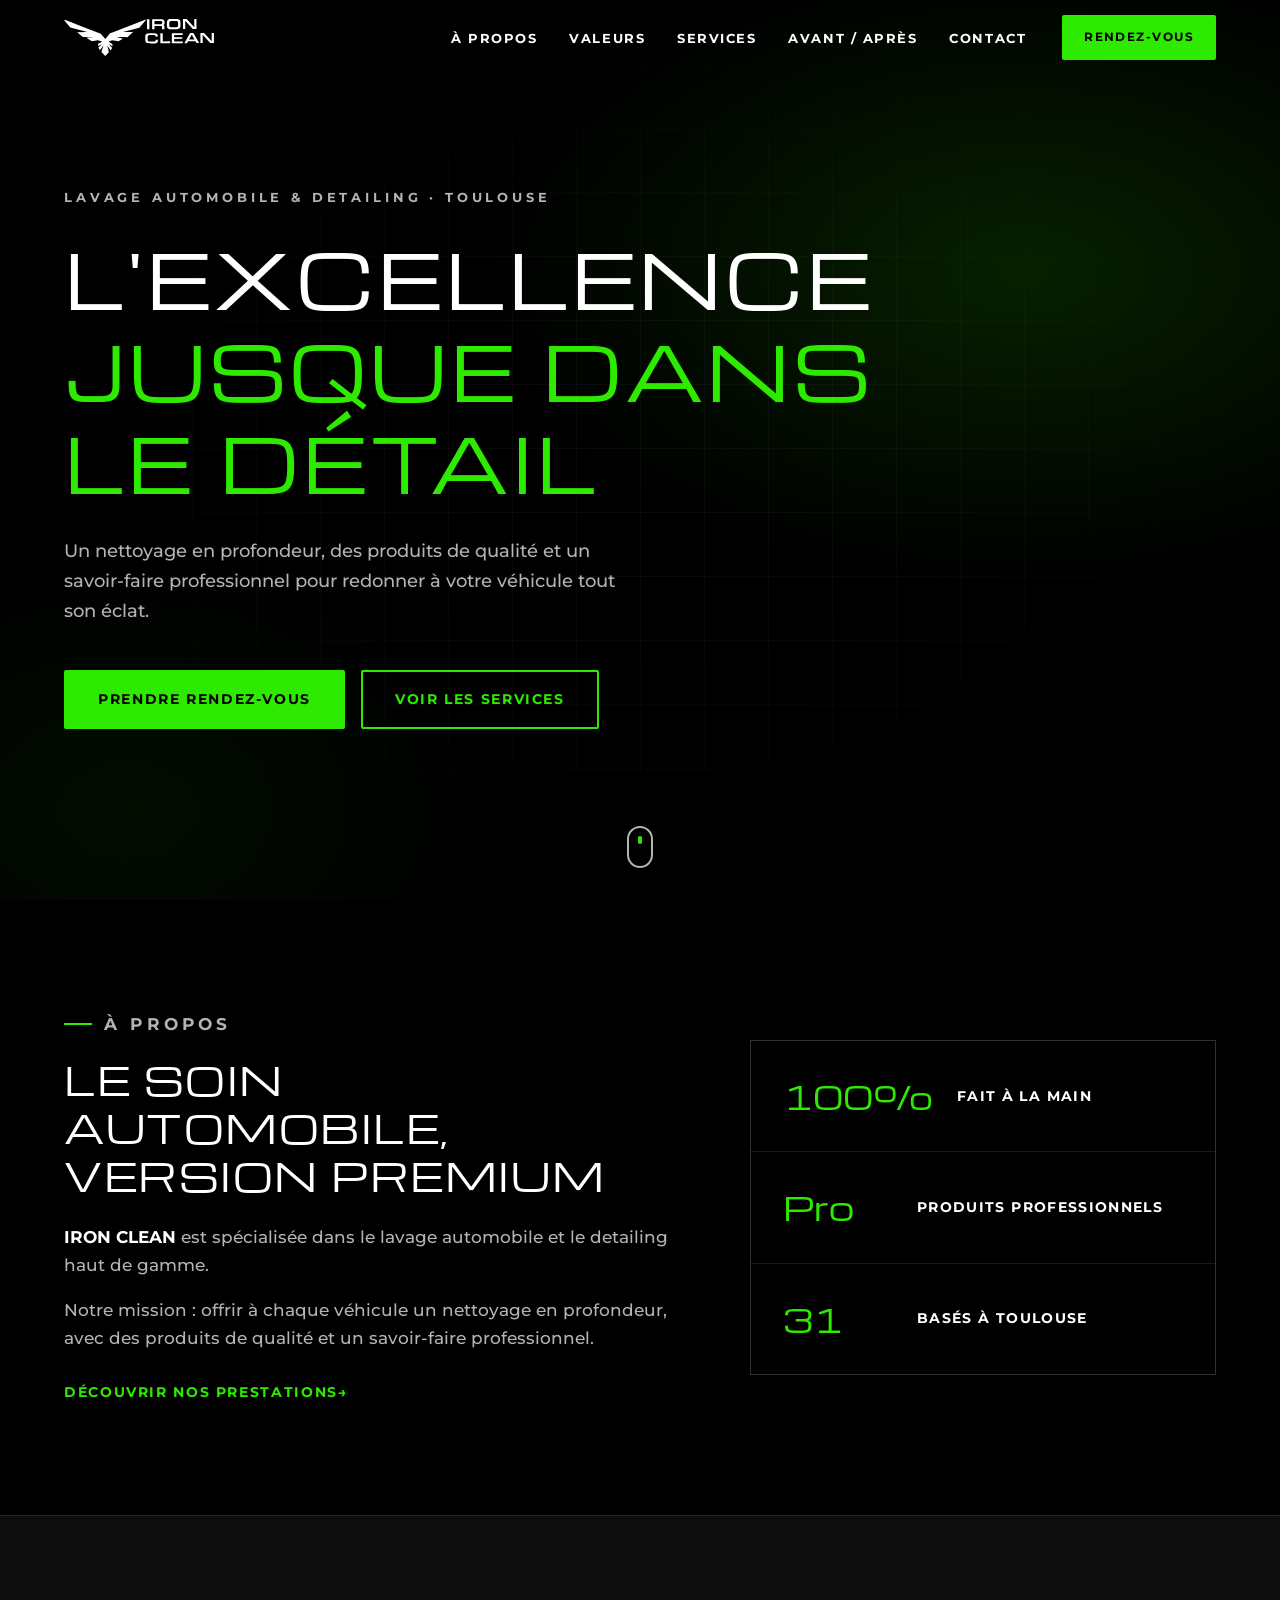
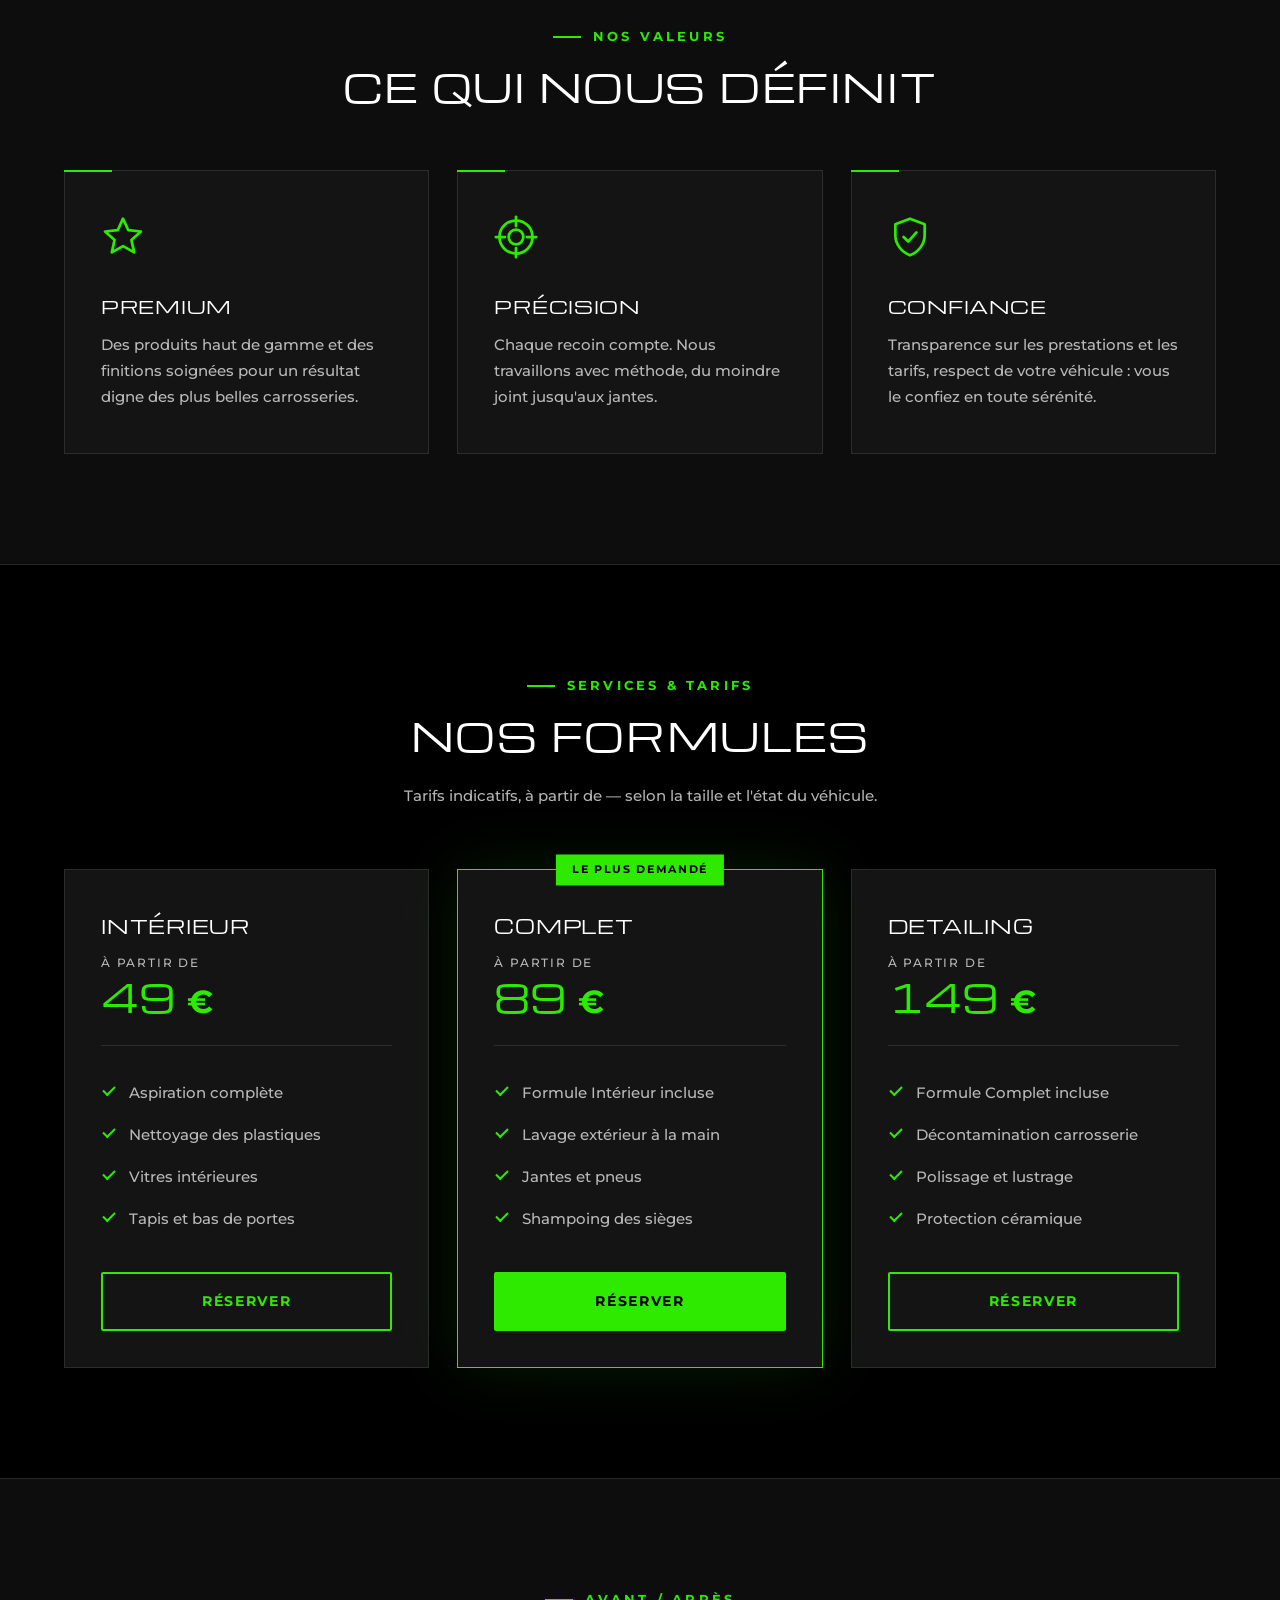
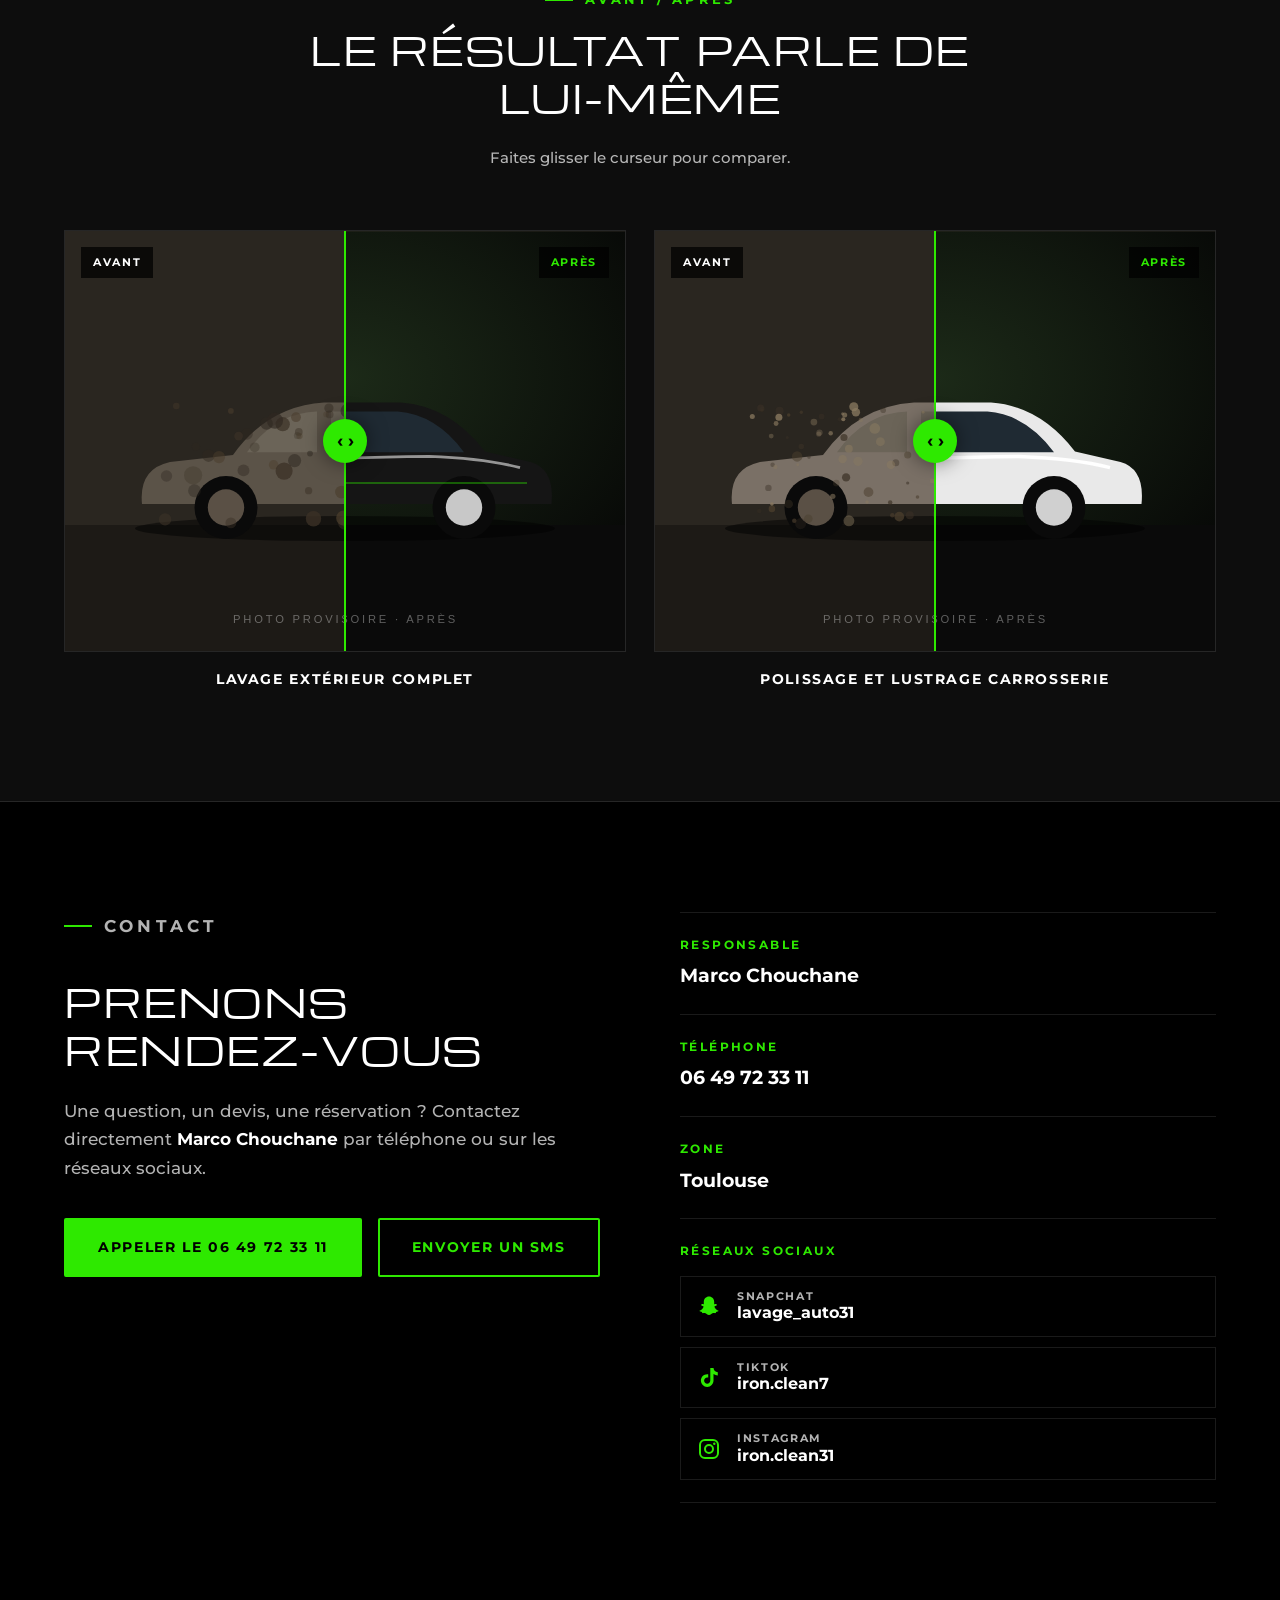
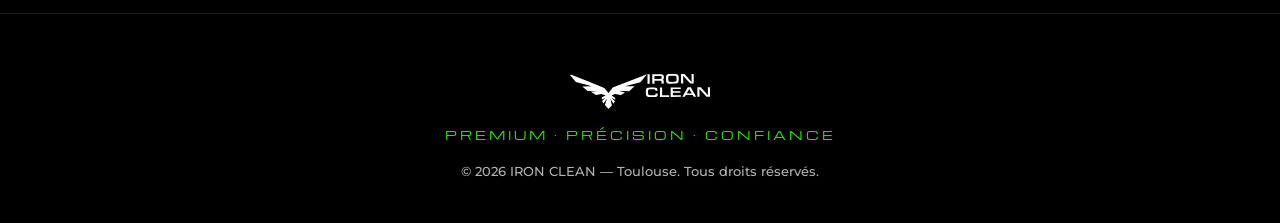
==== index.html @ 957b65ff "Création du site vitrine IRON CLEAN (une page, responsive) Sections : en-tête, accueil, à propos, va" ====
<!DOCTYPE html>
<!-- ============================================================
     IRON CLEAN — Site vitrine (une seule page)
     Ce fichier contient la STRUCTURE et le CONTENU du site.
     Le style (couleurs, polices, mise en page) est dans css/style.css
     Les interactions (menu mobile, slider avant/après…) sont dans js/script.js
     ============================================================ -->
<html lang="fr">
<head>
  <!-- Encodage des caractères : permet d'afficher les accents correctement -->
  <meta charset="UTF-8">
  <!-- Indispensable pour que le site s'adapte à la largeur des téléphones -->
  <meta name="viewport" content="width=device-width, initial-scale=1.0">

  <!-- Titre affiché dans l'onglet du navigateur et dans Google -->
  <title>IRON CLEAN — Lavage automobile & detailing haut de gamme à Toulouse</title>
  <!-- Description affichée sous le titre dans les résultats Google -->
  <meta name="description" content="IRON CLEAN, spécialiste du lavage automobile et du detailing haut de gamme à Toulouse. Nettoyage en profondeur, produits de qualité, savoir-faire professionnel.">
  <!-- Couleur de la barre du navigateur sur mobile -->
  <meta name="theme-color" content="#000000">

  <!-- Petite icône affichée dans l'onglet du navigateur -->
  <link rel="icon" href="images/favicon.svg" type="image/svg+xml">

  <!-- Chargement des polices Google Fonts : Michroma (titres) et Montserrat Medium (500) + Bold (700) -->
  <link rel="preconnect" href="https://fonts.googleapis.com">
  <link rel="preconnect" href="https://fonts.gstatic.com" crossorigin>
  <link href="https://fonts.googleapis.com/css2?family=Michroma&family=Montserrat:wght@500;700&display=swap" rel="stylesheet">

  <!-- Notre feuille de style -->
  <link rel="stylesheet" href="css/style.css">

  <!-- Petit script immédiat : indique au CSS que le JavaScript est actif
       (évite que les blocs animés "clignotent" au chargement) -->
  <script>document.documentElement.classList.add("js");</script>
</head>

<body>

  <!-- ========================================================
       EN-TÊTE : logo + menu de navigation
       ======================================================== -->
  <header class="header" id="header">
    <div class="container header__inner">

      <!-- Logo : un clic ramène en haut de la page -->
      <a href="#accueil" class="header__logo" aria-label="IRON CLEAN — retour à l'accueil">
        <img src="logo.svg" alt="IRON CLEAN" width="160" height="40">
      </a>

      <!-- Bouton "burger" (3 traits) visible uniquement sur mobile -->
      <button class="burger" id="burger" aria-label="Ouvrir le menu" aria-expanded="false" aria-controls="menu">
        <span></span>
        <span></span>
        <span></span>
      </button>

      <!-- Menu : chaque lien pointe vers l'identifiant (id) d'une section -->
      <nav class="nav" id="menu" aria-label="Menu principal">
        <ul class="nav__list">
          <li><a href="#a-propos" class="nav__link">À propos</a></li>
          <li><a href="#valeurs" class="nav__link">Valeurs</a></li>
          <li><a href="#services" class="nav__link">Services</a></li>
          <li><a href="#avant-apres" class="nav__link">Avant / Après</a></li>
          <li><a href="#contact" class="nav__link">Contact</a></li>
        </ul>
        <a href="#contact" class="btn btn--small nav__cta">Rendez-vous</a>
      </nav>
    </div>
  </header>

  <main>

    <!-- ========================================================
         ACCUEIL (la grande bannière en haut de page)
         ======================================================== -->
    <section class="hero" id="accueil">
      <div class="container hero__content">
        <p class="hero__surtitre">Lavage automobile &amp; detailing · Toulouse</p>
        <!-- h1 = le titre le plus important de la page (un seul par page) -->
        <h1 class="hero__titre">
          L'excellence<br>
          <span class="vert">jusque dans le détail</span>
        </h1>
        <p class="hero__texte">
          Un nettoyage en profondeur, des produits de qualité et un savoir-faire professionnel
          pour redonner à votre véhicule tout son éclat.
        </p>
        <div class="hero__boutons">
          <a href="#contact" class="btn">Prendre rendez-vous</a>
          <a href="#services" class="btn btn--contour">Voir les services</a>
        </div>
      </div>

      <!-- Petite flèche animée qui invite à faire défiler la page -->
      <a href="#a-propos" class="hero__scroll" aria-label="Descendre vers la section À propos">
        <span></span>
      </a>
    </section>

    <!-- ========================================================
         À PROPOS
         ======================================================== -->
    <section class="section" id="a-propos">
      <div class="container apropos">
        <div class="apropos__texte reveal">
          <p class="surtitre">À propos</p>
          <h2 class="titre-section">Le soin automobile, version premium</h2>
          <p>
            <strong>IRON CLEAN</strong> est spécialisée dans le lavage automobile et le detailing haut de gamme.
          </p>
          <p>
            Notre mission : offrir à chaque véhicule un nettoyage en profondeur, avec des produits
            de qualité et un savoir-faire professionnel.
          </p>
          <a href="#services" class="lien-fleche">Découvrir nos prestations</a>
        </div>

        <!-- Chiffres clés (textes provisoires, à adapter) -->
        <ul class="apropos__chiffres reveal">
          <li>
            <span class="chiffre">100%</span>
            <span class="legende">Fait à la main</span>
          </li>
          <li>
            <span class="chiffre">Pro</span>
            <span class="legende">Produits professionnels</span>
          </li>
          <li>
            <span class="chiffre">31</span>
            <span class="legende">Basés à Toulouse</span>
          </li>
        </ul>
      </div>
    </section>

    <!-- ========================================================
         NOS VALEURS
         ======================================================== -->
    <section class="section section--sombre" id="valeurs">
      <div class="container">
        <div class="entete-section reveal">
          <p class="surtitre">Nos valeurs</p>
          <h2 class="titre-section">Ce qui nous définit</h2>
        </div>

        <div class="grille grille--3">
          <!-- Carte valeur n°1 -->
          <article class="carte reveal">
            <!-- Icône dessinée en SVG (un format d'image vectoriel, net à toutes les tailles) -->
            <svg class="carte__icone" viewBox="0 0 24 24" aria-hidden="true">
              <path d="M12 2l2.9 6.3 6.9.7-5.2 4.6 1.5 6.8L12 17l-6.1 3.4 1.5-6.8L2.2 9l6.9-.7L12 2z"/>
            </svg>
            <h3 class="carte__titre">Premium</h3>
            <p>Des produits haut de gamme et des finitions soignées pour un résultat digne des plus belles carrosseries.</p>
          </article>

          <!-- Carte valeur n°2 -->
          <article class="carte reveal">
            <svg class="carte__icone" viewBox="0 0 24 24" aria-hidden="true">
              <circle cx="12" cy="12" r="9"/>
              <circle cx="12" cy="12" r="4"/>
              <path d="M12 1v5M12 18v5M1 12h5M18 12h5"/>
            </svg>
            <h3 class="carte__titre">Précision</h3>
            <p>Chaque recoin compte. Nous travaillons avec méthode, du moindre joint jusqu'aux jantes.</p>
          </article>

          <!-- Carte valeur n°3 -->
          <article class="carte reveal">
            <svg class="carte__icone" viewBox="0 0 24 24" aria-hidden="true">
              <path d="M12 2l8 3v6c0 5-3.5 9.3-8 11-4.5-1.7-8-6-8-11V5l8-3z"/>
              <path d="M8.5 12l2.5 2.5 4.5-5"/>
            </svg>
            <h3 class="carte__titre">Confiance</h3>
            <p>Transparence sur les prestations et les tarifs, respect de votre véhicule : vous le confiez en toute sérénité.</p>
          </article>
        </div>
      </div>
    </section>

    <!-- ========================================================
         SERVICES ET TARIFS (textes et prix PROVISOIRES)
         ======================================================== -->
    <section class="section" id="services">
      <div class="container">
        <div class="entete-section reveal">
          <p class="surtitre">Services &amp; tarifs</p>
          <h2 class="titre-section">Nos formules</h2>
          <p class="note">Tarifs indicatifs, à partir de — selon la taille et l'état du véhicule.</p>
        </div>

        <div class="grille grille--3">
          <!-- Formule 1 -->
          <article class="tarif reveal">
            <h3 class="tarif__nom">Intérieur</h3>
            <p class="tarif__prix"><span>à partir de</span> 49 <span class="devise">€</span></p>
            <ul class="tarif__liste">
              <li>Aspiration complète</li>
              <li>Nettoyage des plastiques</li>
              <li>Vitres intérieures</li>
              <li>Tapis et bas de portes</li>
            </ul>
            <a href="#contact" class="btn btn--contour btn--plein-largeur">Réserver</a>
          </article>

          <!-- Formule 2 (mise en avant avec la classe "tarif--vedette") -->
          <article class="tarif tarif--vedette reveal">
            <span class="tarif__badge">Le plus demandé</span>
            <h3 class="tarif__nom">Complet</h3>
            <p class="tarif__prix"><span>à partir de</span> 89 <span class="devise">€</span></p>
            <ul class="tarif__liste">
              <li>Formule Intérieur incluse</li>
              <li>Lavage extérieur à la main</li>
              <li>Jantes et pneus</li>
              <li>Shampoing des sièges</li>
            </ul>
            <a href="#contact" class="btn btn--plein-largeur">Réserver</a>
          </article>

          <!-- Formule 3 -->
          <article class="tarif reveal">
            <h3 class="tarif__nom">Detailing</h3>
            <p class="tarif__prix"><span>à partir de</span> 149 <span class="devise">€</span></p>
            <ul class="tarif__liste">
              <li>Formule Complet incluse</li>
              <li>Décontamination carrosserie</li>
              <li>Polissage et lustrage</li>
              <li>Protection céramique</li>
            </ul>
            <a href="#contact" class="btn btn--contour btn--plein-largeur">Réserver</a>
          </article>
        </div>
      </div>
    </section>

    <!-- ========================================================
         AVANT / APRÈS
         Chaque bloc "comparateur" superpose deux images.
         Le curseur (input type="range") permet de faire glisser
         la séparation entre l'image "avant" et l'image "après".
         ➜ Pour mettre vos vraies photos : remplacez les fichiers
           dans le dossier images/ (ou changez les "src" ci-dessous).
         ======================================================== -->
    <section class="section section--sombre" id="avant-apres">
      <div class="container">
        <div class="entete-section reveal">
          <p class="surtitre">Avant / Après</p>
          <h2 class="titre-section">Le résultat parle de lui-même</h2>
          <p class="note">Faites glisser le curseur pour comparer.</p>
        </div>

        <div class="grille grille--2">
          <!-- Comparateur n°1 -->
          <figure class="comparateur reveal">
            <div class="comparateur__cadre">
              <img src="images/avant-1.svg" alt="Véhicule avant le lavage (photo provisoire)" class="comparateur__img">
              <!-- L'image "après" est posée par-dessus et rognée selon la position du curseur -->
              <img src="images/apres-1.svg" alt="Véhicule après le lavage (photo provisoire)" class="comparateur__img comparateur__apres">
              <span class="comparateur__etiquette comparateur__etiquette--avant">Avant</span>
              <span class="comparateur__etiquette comparateur__etiquette--apres">Après</span>
              <div class="comparateur__ligne" aria-hidden="true"></div>
              <input type="range" min="0" max="100" value="50" class="comparateur__curseur" aria-label="Comparer avant et après">
            </div>
            <figcaption>Lavage extérieur complet</figcaption>
          </figure>

          <!-- Comparateur n°2 -->
          <figure class="comparateur reveal">
            <div class="comparateur__cadre">
              <img src="images/avant-2.svg" alt="Carrosserie avant le detailing (photo provisoire)" class="comparateur__img">
              <img src="images/apres-2.svg" alt="Carrosserie après le detailing (photo provisoire)" class="comparateur__img comparateur__apres">
              <span class="comparateur__etiquette comparateur__etiquette--avant">Avant</span>
              <span class="comparateur__etiquette comparateur__etiquette--apres">Après</span>
              <div class="comparateur__ligne" aria-hidden="true"></div>
              <input type="range" min="0" max="100" value="50" class="comparateur__curseur" aria-label="Comparer avant et après">
            </div>
            <figcaption>Polissage et lustrage carrosserie</figcaption>
          </figure>
        </div>
      </div>
    </section>

    <!-- ========================================================
         CONTACT
         ======================================================== -->
    <section class="section" id="contact">
      <div class="container contact">
        <div class="contact__intro reveal">
          <p class="surtitre">Contact</p>
          <h2 class="titre-section">Prenons rendez-vous</h2>
          <p>
            Une question, un devis, une réservation ? Contactez directement
            <strong>Marco Chouchane</strong> par téléphone ou sur les réseaux sociaux.
          </p>
          <!-- "tel:" ouvre directement l'appel sur un téléphone -->
          <div class="contact__boutons">
            <a href="tel:+33649723311" class="btn">Appeler le 06 49 72 33 11</a>
            <!-- "sms:" ouvre l'application de messages -->
            <a href="sms:+33649723311" class="btn btn--contour">Envoyer un SMS</a>
          </div>
        </div>

        <ul class="contact__liste reveal">
          <li class="contact__item">
            <span class="contact__label">Responsable</span>
            <span class="contact__valeur">Marco Chouchane</span>
          </li>
          <li class="contact__item">
            <span class="contact__label">Téléphone</span>
            <a href="tel:+33649723311" class="contact__valeur">06 49 72 33 11</a>
          </li>
          <li class="contact__item">
            <span class="contact__label">Zone</span>
            <span class="contact__valeur">Toulouse</span>
          </li>
          <li class="contact__item">
            <span class="contact__label">Réseaux sociaux</span>
            <!-- target="_blank" ouvre le lien dans un nouvel onglet ;
                 rel="noopener" est une bonne pratique de sécurité qui l'accompagne -->
            <div class="reseaux">
              <a href="https://www.snapchat.com/add/lavage_auto31" target="_blank" rel="noopener" class="reseau">
                <svg viewBox="0 0 24 24" aria-hidden="true"><path d="M12 2.5c3 0 5.2 2.3 5.2 5.4v2.3c.5.2 1.1-.1 1.6-.1.6 0 1 .4 1 .8 0 .8-1.4 1-2.1 1.4-.3.2-.3.5-.1.9.9 1.8 2.3 3.1 4 3.5-.2.7-1.6 1-2.5 1.2-.2.4-.2 1-.5 1.2-.6.2-1.6-.2-2.6 0-1.3.3-2.1 1.9-4 1.9s-2.7-1.6-4-1.9c-1-.2-2 .2-2.6 0-.3-.2-.3-.8-.5-1.2-.9-.2-2.3-.5-2.5-1.2 1.7-.4 3.1-1.7 4-3.5.2-.4.2-.7-.1-.9-.7-.4-2.1-.6-2.1-1.4 0-.4.4-.8 1-.8.5 0 1.1.3 1.6.1V7.9C6.8 4.8 9 2.5 12 2.5z"/></svg>
                <span><small>Snapchat</small>lavage_auto31</span>
              </a>
              <a href="https://www.tiktok.com/@iron.clean7" target="_blank" rel="noopener" class="reseau">
                <svg viewBox="0 0 24 24" aria-hidden="true"><path d="M16.5 2c.3 2.4 1.9 4 4.3 4.2v3.2c-1.6 0-3-.5-4.3-1.3v6.5c0 3.6-2.8 6.4-6.3 6.4S3.9 18.2 3.9 14.6s2.8-6.4 6.3-6.4c.3 0 .7 0 1 .1v3.3c-.3-.1-.6-.2-1-.2-1.7 0-3.1 1.4-3.1 3.2s1.4 3.2 3.1 3.2 3.1-1.4 3.1-3.2V2h3.2z"/></svg>
                <span><small>TikTok</small>iron.clean7</span>
              </a>
              <a href="https://www.instagram.com/iron.clean31/" target="_blank" rel="noopener" class="reseau">
                <svg viewBox="0 0 24 24" aria-hidden="true"><rect x="3" y="3" width="18" height="18" rx="5" fill="none" stroke="currentColor" stroke-width="2"/><circle cx="12" cy="12" r="4" fill="none" stroke="currentColor" stroke-width="2"/><circle cx="17.3" cy="6.7" r="1.2"/></svg>
                <span><small>Instagram</small>iron.clean31</span>
              </a>
            </div>
          </li>
        </ul>
      </div>
    </section>

  </main>

  <!-- ========================================================
       PIED DE PAGE
       ======================================================== -->
  <footer class="footer">
    <div class="container footer__inner">
      <img src="logo.svg" alt="IRON CLEAN" class="footer__logo" width="140" height="35">
      <p class="footer__valeurs">Premium · Précision · Confiance</p>
      <!-- L'année est remplie automatiquement par le JavaScript (id="annee") -->
      <p class="footer__copyright">© <span id="annee">2026</span> IRON CLEAN — Toulouse. Tous droits réservés.</p>
    </div>
  </footer>

  <!-- Le script est chargé à la fin pour que toute la page soit déjà affichée -->
  <script src="js/script.js"></script>
</body>
</html>
---- css/style.css ----
/* ============================================================
   IRON CLEAN — Feuille de style
   Ce fichier décide de l'APPARENCE du site : couleurs, polices,
   espacements, mise en page, animations et version mobile.
   ============================================================ */


/* ------------------------------------------------------------
   1. VARIABLES (la charte graphique)
   On définit les couleurs et polices une seule fois ici.
   Pour changer une couleur partout sur le site, il suffit
   de la modifier à cet endroit.
   ------------------------------------------------------------ */
:root {
  /* Couleurs officielles */
  --vert: #2EE900;          /* vert signature : accents et boutons */
  --noir: #000000;          /* anthracite : fond principal */
  --blanc: #FFFFFF;         /* texte */

  /* Nuances dérivées (pour créer de la profondeur sans sortir de la charte) */
  --gris-fonce: #0d0d0d;    /* fond des sections alternées */
  --gris-carte: #141414;    /* fond des cartes */
  --bordure: rgba(255, 255, 255, 0.1);  /* fines bordures blanches transparentes */
  --texte-doux: rgba(255, 255, 255, 0.7); /* texte secondaire, un peu moins blanc */

  /* Polices */
  --police-titre: "Michroma", sans-serif;
  --police-texte: "Montserrat", sans-serif;

  /* Divers */
  --largeur-max: 1200px;    /* largeur maximale du contenu */
  --hauteur-header: 76px;   /* hauteur de l'en-tête */
  --transition: 0.3s ease;  /* vitesse des animations */
}


/* ------------------------------------------------------------
   2. RÉINITIALISATION ET BASES
   Les navigateurs ajoutent des marges par défaut : on les retire
   pour partir d'une base propre.
   ------------------------------------------------------------ */
*,
*::before,
*::after {
  box-sizing: border-box; /* la largeur inclut les marges intérieures et bordures */
  margin: 0;
  padding: 0;
}

html {
  scroll-behavior: smooth;                     /* défilement fluide quand on clique sur le menu */
  scroll-padding-top: var(--hauteur-header);   /* évite que l'en-tête fixe cache le haut des sections */
}

body {
  background-color: var(--noir);
  color: var(--blanc);
  font-family: var(--police-texte);
  font-weight: 500;          /* Montserrat Medium pour le texte courant */
  font-size: 1rem;           /* 1rem = 16 pixels */
  line-height: 1.7;          /* interligne aéré, plus lisible */
  -webkit-font-smoothing: antialiased;
  overflow-x: hidden;        /* empêche tout défilement horizontal sur mobile */
}

/* Quand le menu mobile est ouvert, on bloque le défilement de la page derrière */
body.menu-ouvert {
  overflow: hidden;
}

img {
  max-width: 100%;   /* une image ne dépasse jamais de son conteneur */
  display: block;
}

a {
  color: inherit;
  text-decoration: none;
}

ul {
  list-style: none;
}

strong {
  font-weight: 700;  /* Montserrat Bold */
}

/* Tous les titres : police Michroma en MAJUSCULES (charte) */
h1, h2, h3 {
  font-family: var(--police-titre);
  font-weight: 400;              /* Michroma n'existe qu'en une seule graisse */
  text-transform: uppercase;
  line-height: 1.25;
  letter-spacing: 0.04em;
}

/* Contour visible quand on navigue au clavier (accessibilité) */
:focus-visible {
  outline: 2px solid var(--vert);
  outline-offset: 3px;
}


/* ------------------------------------------------------------
   3. CLASSES UTILITAIRES (réutilisées dans tout le site)
   ------------------------------------------------------------ */

/* Conteneur centré qui limite la largeur du contenu */
.container {
  width: 100%;
  max-width: var(--largeur-max);
  margin: 0 auto;
  padding: 0 24px;
}

/* Texte en vert */
.vert {
  color: var(--vert);
}

/* Espacement vertical commun à toutes les sections */
.section {
  padding: 110px 0;
}

/* Variante avec un fond légèrement plus clair pour alterner */
.section--sombre {
  background-color: var(--gris-fonce);
  border-top: 1px solid var(--bordure);
  border-bottom: 1px solid var(--bordure);
}

/* Petit texte vert au-dessus des titres de section */
.surtitre {
  font-weight: 700;
  font-size: 0.8rem;
  letter-spacing: 0.25em;
  text-transform: uppercase;
  color: var(--vert);
  margin-bottom: 14px;
  display: flex;
  align-items: center;
  gap: 12px;
}

/* Petit trait vert devant le surtitre */
.surtitre::before {
  content: "";
  width: 28px;
  height: 2px;
  background: var(--vert);
}

.titre-section {
  font-size: clamp(1.5rem, 3.5vw, 2.4rem); /* taille qui s'adapte à l'écran, entre un min et un max */
  margin-bottom: 24px;
}

/* En-tête centré des sections (Valeurs, Services, Avant/Après) */
.entete-section {
  text-align: center;
  max-width: 680px;
  margin: 0 auto 60px;
}

.entete-section .surtitre {
  justify-content: center;
}

.note {
  color: var(--texte-doux);
  font-size: 0.95rem;
}

/* Grilles responsives : les colonnes passent à la ligne si l'écran est trop étroit */
.grille {
  display: grid;
  gap: 28px;
}

.grille--3 {
  grid-template-columns: repeat(3, 1fr);
}

.grille--2 {
  grid-template-columns: repeat(2, 1fr);
}


/* ------------------------------------------------------------
   4. BOUTONS
   ------------------------------------------------------------ */
.btn {
  display: inline-flex;
  align-items: center;
  justify-content: center;
  gap: 10px;
  padding: 16px 32px;
  background-color: var(--vert);
  color: var(--noir);
  font-family: var(--police-texte);
  font-weight: 700;
  font-size: 0.85rem;
  letter-spacing: 0.12em;
  text-transform: uppercase;
  border: 2px solid var(--vert);
  border-radius: 2px;            /* angles presque droits : rendu précis et sobre */
  cursor: pointer;
  transition: background-color var(--transition), color var(--transition),
              box-shadow var(--transition), transform var(--transition);
}

/* Effet au survol de la souris : léger halo vert */
.btn:hover {
  box-shadow: 0 0 28px rgba(46, 233, 0, 0.45);
  transform: translateY(-2px);
}

/* Bouton "contour" : transparent avec bordure verte */
.btn--contour {
  background-color: transparent;
  color: var(--vert);
}

.btn--contour:hover {
  background-color: var(--vert);
  color: var(--noir);
}

/* Petit bouton (dans le menu) */
.btn--small {
  padding: 10px 20px;
  font-size: 0.75rem;
}

/* Bouton qui prend toute la largeur disponible */
.btn--plein-largeur {
  width: 100%;
}

/* Lien texte avec une flèche */
.lien-fleche {
  display: inline-block;
  margin-top: 12px;
  color: var(--vert);
  font-weight: 700;
  font-size: 0.85rem;
  letter-spacing: 0.12em;
  text-transform: uppercase;
}

.lien-fleche::after {
  content: " →";
  display: inline-block;
  transition: transform var(--transition);
}

.lien-fleche:hover::after {
  transform: translateX(6px);
}


/* ------------------------------------------------------------
   5. EN-TÊTE (logo + menu)
   ------------------------------------------------------------ */
.header {
  position: fixed;        /* reste toujours visible en haut de l'écran */
  top: 0;
  left: 0;
  right: 0;
  z-index: 100;           /* passe au-dessus du reste du contenu */
  height: var(--hauteur-header);
  transition: background-color var(--transition), border-color var(--transition);
  border-bottom: 1px solid transparent;
}

/* Classe ajoutée par le JavaScript quand on a défilé : fond noir semi-opaque */
.header.header--scrolle {
  background-color: rgba(0, 0, 0, 0.85);
  border-bottom-color: var(--bordure);
}

/* Effet "verre dépoli" uniquement sur grand écran
   (sur mobile, il empêcherait le menu plein écran de s'afficher correctement) */
@media (min-width: 981px) {
  .header.header--scrolle {
    backdrop-filter: blur(10px);
    -webkit-backdrop-filter: blur(10px);
  }
}

.header__inner {
  height: 100%;
  display: flex;
  align-items: center;
  justify-content: space-between;
}

.header__logo img {
  width: 150px;
  height: auto;
}

.nav {
  display: flex;
  align-items: center;
  gap: 36px;
}

.nav__list {
  display: flex;
  gap: 32px;
}

.nav__link {
  position: relative;
  font-size: 0.8rem;
  font-weight: 700;
  letter-spacing: 0.12em;
  text-transform: uppercase;
  padding: 6px 0;
  transition: color var(--transition);
}

/* Soulignement vert qui apparaît au survol ou sur la section active */
.nav__link::after {
  content: "";
  position: absolute;
  left: 0;
  bottom: 0;
  width: 100%;
  height: 2px;
  background: var(--vert);
  transform: scaleX(0);
  transform-origin: left;
  transition: transform var(--transition);
}

.nav__link:hover,
.nav__link.actif {
  color: var(--vert);
}

.nav__link:hover::after,
.nav__link.actif::after {
  transform: scaleX(1);
}

/* Bouton burger : caché sur ordinateur, affiché sur mobile (voir partie 12) */
.burger {
  display: none;
  flex-direction: column;
  justify-content: center;
  gap: 6px;
  width: 44px;
  height: 44px;
  background: none;
  border: none;
  cursor: pointer;
  z-index: 110;
}

.burger span {
  display: block;
  width: 28px;
  height: 2px;
  margin-left: auto;
  background: var(--blanc);
  transition: transform var(--transition), opacity var(--transition);
}

/* Quand le menu est ouvert, les 3 traits se transforment en croix (X) */
.burger.ouvert span:nth-child(1) {
  transform: translateY(8px) rotate(45deg);
}

.burger.ouvert span:nth-child(2) {
  opacity: 0;
}

.burger.ouvert span:nth-child(3) {
  transform: translateY(-8px) rotate(-45deg);
}


/* ------------------------------------------------------------
   6. ACCUEIL (hero)
   ------------------------------------------------------------ */
.hero {
  position: relative;
  min-height: 100vh;      /* occupe toute la hauteur de l'écran */
  min-height: 100svh;     /* version plus précise pour les mobiles récents */
  display: flex;
  align-items: center;
  padding: calc(var(--hauteur-header) + 40px) 0 100px;
  overflow: hidden;
  /* Fond : halo vert discret + quadrillage fin, pour un rendu technique et haut de gamme.
     ➜ Vous pourrez remplacer cela par une photo : background-image: url("../images/hero.jpg"); */
  background:
    radial-gradient(ellipse 60% 50% at 80% 30%, rgba(46, 233, 0, 0.14), transparent 70%),
    radial-gradient(ellipse 40% 40% at 10% 90%, rgba(46, 233, 0, 0.06), transparent 70%),
    var(--noir);
}

/* Quadrillage fin en arrière-plan (purement décoratif) */
.hero::before {
  content: "";
  position: absolute;
  inset: 0;
  background-image:
    linear-gradient(var(--bordure) 1px, transparent 1px),
    linear-gradient(90deg, var(--bordure) 1px, transparent 1px);
  background-size: 64px 64px;
  opacity: 0.35;
  /* Le quadrillage s'estompe vers les bords */
  mask-image: radial-gradient(ellipse at center, black 20%, transparent 75%);
  -webkit-mask-image: radial-gradient(ellipse at center, black 20%, transparent 75%);
  pointer-events: none;
}

.hero__content {
  position: relative;  /* passe au-dessus du quadrillage */
}

.hero__surtitre {
  font-weight: 700;
  font-size: 0.8rem;
  letter-spacing: 0.3em;
  text-transform: uppercase;
  color: var(--texte-doux);
  margin-bottom: 24px;
}

.hero__titre {
  font-size: clamp(2rem, 6.5vw, 4.6rem);
  margin-bottom: 28px;
  max-width: 900px;
}

.hero__texte {
  max-width: 560px;
  font-size: 1.1rem;
  color: var(--texte-doux);
  margin-bottom: 44px;
}

.hero__boutons {
  display: flex;
  flex-wrap: wrap;
  gap: 16px;
}

/* Indicateur de défilement : une souris stylisée avec un point qui descend */
.hero__scroll {
  position: absolute;
  bottom: 32px;
  left: 50%;
  transform: translateX(-50%);
  width: 26px;
  height: 42px;
  border: 2px solid var(--texte-doux);
  border-radius: 14px;
}

.hero__scroll span {
  position: absolute;
  top: 8px;
  left: 50%;
  width: 4px;
  height: 8px;
  margin-left: -2px;
  border-radius: 2px;
  background: var(--vert);
  animation: defilement 1.8s infinite;
}

@keyframes defilement {
  0%   { transform: translateY(0);    opacity: 1; }
  100% { transform: translateY(14px); opacity: 0; }
}


/* ------------------------------------------------------------
   7. À PROPOS
   ------------------------------------------------------------ */
.apropos {
  display: grid;
  grid-template-columns: 1.3fr 1fr;  /* 2 colonnes : texte plus large que les chiffres */
  gap: 80px;
  align-items: center;
}

.apropos__texte p {
  color: var(--texte-doux);
  margin-bottom: 16px;
  font-size: 1.05rem;
}

.apropos__texte strong {
  color: var(--blanc);
}

.apropos__chiffres {
  display: grid;
  gap: 1px;
  background: var(--bordure);    /* astuce : le fond visible entre les cases crée des séparateurs fins */
  border: 1px solid var(--bordure);
}

.apropos__chiffres li {
  background: var(--noir);
  padding: 28px 32px;
  display: flex;
  align-items: center;
  gap: 24px;
}

.chiffre {
  font-family: var(--police-titre);
  font-size: 2rem;
  color: var(--vert);
  min-width: 110px;
}

.legende {
  font-weight: 700;
  font-size: 0.85rem;
  letter-spacing: 0.1em;
  text-transform: uppercase;
}


/* ------------------------------------------------------------
   8. CARTES VALEURS
   ------------------------------------------------------------ */
.carte {
  background: var(--gris-carte);
  border: 1px solid var(--bordure);
  padding: 44px 36px;
  position: relative;
  transition: border-color var(--transition), transform var(--transition);
}

/* Fine ligne verte en haut de la carte qui s'étend au survol */
.carte::before {
  content: "";
  position: absolute;
  top: -1px;
  left: -1px;
  width: 48px;
  height: 2px;
  background: var(--vert);
  transition: width var(--transition);
}

.carte:hover {
  border-color: rgba(46, 233, 0, 0.4);
  transform: translateY(-6px);
}

.carte:hover::before {
  width: calc(100% + 2px);
}

.carte__icone {
  width: 44px;
  height: 44px;
  margin-bottom: 28px;
  fill: none;
  stroke: var(--vert);
  stroke-width: 1.5;
  stroke-linecap: round;
  stroke-linejoin: round;
}

.carte__titre {
  font-size: 1.15rem;
  margin-bottom: 14px;
}

.carte p {
  color: var(--texte-doux);
  font-size: 0.95rem;
}


/* ------------------------------------------------------------
   9. SERVICES ET TARIFS
   ------------------------------------------------------------ */
.tarif {
  position: relative;
  display: flex;
  flex-direction: column;
  background: var(--gris-carte);
  border: 1px solid var(--bordure);
  padding: 44px 36px 36px;
  transition: border-color var(--transition), transform var(--transition);
}

.tarif:hover {
  border-color: rgba(46, 233, 0, 0.4);
  transform: translateY(-6px);
}

/* Formule mise en avant : bordure verte */
.tarif--vedette {
  border-color: var(--vert);
  box-shadow: 0 0 60px rgba(46, 233, 0, 0.12);
}

.tarif__badge {
  position: absolute;
  top: 0;
  left: 50%;
  transform: translate(-50%, -50%);
  background: var(--vert);
  color: var(--noir);
  font-weight: 700;
  font-size: 0.7rem;
  letter-spacing: 0.15em;
  text-transform: uppercase;
  padding: 6px 16px;
  white-space: nowrap;
}

.tarif__nom {
  font-size: 1.2rem;
  margin-bottom: 18px;
}

.tarif__prix {
  font-family: var(--police-titre);
  font-size: 2.4rem;
  color: var(--vert);
  line-height: 1.1;
  padding-bottom: 26px;
  margin-bottom: 26px;
  border-bottom: 1px solid var(--bordure);
}

.tarif__prix span {
  display: block;
  font-family: var(--police-texte);
  font-size: 0.75rem;
  letter-spacing: 0.15em;
  text-transform: uppercase;
  color: var(--texte-doux);
  margin-bottom: 6px;
}

.tarif__prix .devise {
  /* La police Michroma ne contient pas le symbole €, on utilise donc Montserrat */
  display: inline;
  font-family: var(--police-texte);
  font-weight: 700;
  font-size: 2rem;
  letter-spacing: 0;
  text-transform: none;
  color: var(--vert);
  margin: 0;
}

.tarif__liste {
  flex-grow: 1;         /* pousse le bouton en bas pour aligner toutes les cartes */
  margin-bottom: 32px;
}

.tarif__liste li {
  position: relative;
  padding: 8px 0 8px 28px;
  color: var(--texte-doux);
  font-size: 0.95rem;
}

/* Petite coche verte devant chaque ligne */
.tarif__liste li::before {
  content: "";
  position: absolute;
  left: 2px;
  top: 14px;
  width: 12px;
  height: 7px;
  border-left: 2px solid var(--vert);
  border-bottom: 2px solid var(--vert);
  transform: rotate(-45deg);
}


/* ------------------------------------------------------------
   10. AVANT / APRÈS (comparateur d'images)
   ------------------------------------------------------------ */
.comparateur figcaption {
  margin-top: 16px;
  font-weight: 700;
  font-size: 0.85rem;
  letter-spacing: 0.12em;
  text-transform: uppercase;
  text-align: center;
}

.comparateur__cadre {
  position: relative;
  aspect-ratio: 4 / 3;      /* proportions fixes du cadre */
  overflow: hidden;
  border: 1px solid var(--bordure);
  /* Variable modifiée par le JavaScript selon la position du curseur */
  --position: 50%;
}

.comparateur__img {
  position: absolute;
  inset: 0;
  width: 100%;
  height: 100%;
  object-fit: cover;        /* l'image remplit le cadre sans être déformée */
  user-select: none;
  pointer-events: none;
}

/* L'image "après" n'est visible qu'à droite de la ligne de séparation */
.comparateur__apres {
  clip-path: inset(0 0 0 var(--position));
}

/* Ligne verticale verte + poignée ronde */
.comparateur__ligne {
  position: absolute;
  top: 0;
  bottom: 0;
  left: var(--position);
  width: 2px;
  margin-left: -1px;
  background: var(--vert);
  pointer-events: none;
}

.comparateur__ligne::after {
  content: "‹ ›";
  position: absolute;
  top: 50%;
  left: 50%;
  transform: translate(-50%, -50%);
  width: 44px;
  height: 44px;
  border-radius: 50%;
  background: var(--vert);
  color: var(--noir);
  font-weight: 700;
  font-size: 1.1rem;
  display: flex;
  align-items: center;
  justify-content: center;
  box-shadow: 0 0 20px rgba(0, 0, 0, 0.5);
}

/* Le vrai curseur est invisible mais couvre tout le cadre : on peut glisser n'importe où */
.comparateur__curseur {
  position: absolute;
  inset: 0;
  width: 100%;
  height: 100%;
  opacity: 0;
  cursor: ew-resize;
  margin: 0;
}

/* Quand le curseur a le focus clavier, on entoure la poignée */
.comparateur__cadre:has(.comparateur__curseur:focus-visible) .comparateur__ligne::after {
  outline: 2px solid var(--blanc);
  outline-offset: 3px;
}

.comparateur__etiquette {
  position: absolute;
  top: 16px;
  padding: 6px 12px;
  background: rgba(0, 0, 0, 0.75);
  font-weight: 700;
  font-size: 0.7rem;
  letter-spacing: 0.15em;
  text-transform: uppercase;
  pointer-events: none;
}

.comparateur__etiquette--avant {
  left: 16px;
}

.comparateur__etiquette--apres {
  right: 16px;
  color: var(--vert);
}


/* ------------------------------------------------------------
   11. CONTACT
   ------------------------------------------------------------ */
.contact {
  display: grid;
  grid-template-columns: 1fr 1fr;
  gap: 80px;
  align-items: start;
}

.contact__intro p {
  color: var(--texte-doux);
  font-size: 1.05rem;
  margin-bottom: 36px;
}

.contact__intro strong {
  color: var(--blanc);
}

.contact__boutons {
  display: flex;
  flex-wrap: wrap;
  gap: 16px;
}

.contact__liste {
  border-top: 1px solid var(--bordure);
}

.contact__item {
  display: flex;
  flex-direction: column;
  gap: 4px;
  padding: 22px 0;
  border-bottom: 1px solid var(--bordure);
}

.contact__label {
  font-weight: 700;
  font-size: 0.75rem;
  letter-spacing: 0.2em;
  text-transform: uppercase;
  color: var(--vert);
}

.contact__valeur {
  font-size: 1.2rem;
  font-weight: 700;
}

a.contact__valeur:hover {
  color: var(--vert);
}

.reseaux {
  display: flex;
  flex-direction: column;
  gap: 10px;
  margin-top: 10px;
}

.reseau {
  display: flex;
  align-items: center;
  gap: 16px;
  padding: 12px 16px;
  border: 1px solid var(--bordure);
  transition: border-color var(--transition), background-color var(--transition);
}

.reseau:hover {
  border-color: var(--vert);
  background-color: rgba(46, 233, 0, 0.06);
}

.reseau svg {
  width: 24px;
  height: 24px;
  flex-shrink: 0;
  fill: var(--vert);
  color: var(--vert);
}

.reseau span {
  font-weight: 700;
  line-height: 1.3;
}

.reseau small {
  display: block;
  font-size: 0.7rem;
  letter-spacing: 0.15em;
  text-transform: uppercase;
  color: var(--texte-doux);
}


/* ------------------------------------------------------------
   12. PIED DE PAGE
   ------------------------------------------------------------ */
.footer {
  padding: 60px 0 40px;
  border-top: 1px solid var(--bordure);
  text-align: center;
}

.footer__inner {
  display: flex;
  flex-direction: column;
  align-items: center;
  gap: 16px;
}

.footer__logo {
  width: 140px;
  height: auto;
}

.footer__valeurs {
  font-family: var(--police-titre);
  font-size: 0.75rem;
  letter-spacing: 0.25em;
  text-transform: uppercase;
  color: var(--vert);
}

.footer__copyright {
  font-size: 0.8rem;
  color: var(--texte-doux);
}


/* ------------------------------------------------------------
   13. ANIMATION D'APPARITION AU DÉFILEMENT
   Les éléments avec la classe "reveal" sont d'abord invisibles,
   puis le JavaScript leur ajoute la classe "visible" quand ils
   arrivent à l'écran.
   La classe "js" sur <html> garantit que, si le JavaScript ne
   fonctionne pas, tout reste visible.
   ------------------------------------------------------------ */
.js .reveal {
  opacity: 0;
  transform: translateY(30px);
  transition: opacity 0.8s ease, transform 0.8s ease;
}

.js .reveal.visible {
  opacity: 1;
  transform: none;
}

/* Respect des personnes qui ont désactivé les animations dans leur système */
@media (prefers-reduced-motion: reduce) {
  html {
    scroll-behavior: auto;
  }
  *,
  *::before,
  *::after {
    animation: none !important;
    transition: none !important;
  }
  .js .reveal {
    opacity: 1;
    transform: none;
  }
}


/* ------------------------------------------------------------
   14. VERSION TABLETTE ET MOBILE (responsive)
   Les règles "@media (max-width: …)" ne s'appliquent que
   lorsque l'écran est plus petit que la largeur indiquée.
   ------------------------------------------------------------ */

/* Tablettes et petits ordinateurs (moins de 980 px) */
@media (max-width: 980px) {
  .section {
    padding: 80px 0;
  }

  /* Le menu devient un panneau plein écran qui s'ouvre avec le burger */
  .burger {
    display: flex;
  }

  .nav {
    position: fixed;
    inset: 0;
    flex-direction: column;
    justify-content: center;
    gap: 40px;
    background: var(--noir);
    opacity: 0;
    visibility: hidden;
    transition: opacity var(--transition), visibility var(--transition);
  }

  /* Classe ajoutée par le JavaScript pour afficher le menu */
  .nav.ouvert {
    opacity: 1;
    visibility: visible;
  }

  .nav__list {
    flex-direction: column;
    align-items: center;
    gap: 28px;
  }

  .nav__link {
    font-family: var(--police-titre);
    font-weight: 400;
    font-size: 1.2rem;
  }

  .nav__cta {
    padding: 16px 32px;
    font-size: 0.85rem;
  }

  /* Les grilles à 3 colonnes passent à 1 colonne */
  .grille--3 {
    grid-template-columns: 1fr;
    max-width: 520px;
    margin: 0 auto;
  }

  /* Pour les tarifs, on laisse plus d'espace pour le badge */
  #services .grille--3 {
    gap: 40px;
  }

  .apropos,
  .contact {
    grid-template-columns: 1fr;
    gap: 50px;
  }
}

/* Téléphones (moins de 640 px) */
@media (max-width: 640px) {
  :root {
    --hauteur-header: 64px;
  }

  .container {
    padding: 0 20px;
  }

  .section {
    padding: 70px 0;
  }

  .header__logo img {
    width: 120px;
  }

  .entete-section {
    margin-bottom: 44px;
  }

  .grille--2 {
    grid-template-columns: 1fr;
  }

  /* Les boutons de l'accueil et du contact prennent toute la largeur */
  .hero__boutons .btn,
  .contact__boutons .btn {
    width: 100%;
  }

  .hero__texte {
    font-size: 1rem;
  }

  .hero__scroll {
    display: none;
  }

  .apropos__chiffres li {
    padding: 22px 20px;
  }

  .chiffre {
    font-size: 1.6rem;
    min-width: 80px;
  }

  .carte,
  .tarif {
    padding: 36px 24px 28px;
  }
}
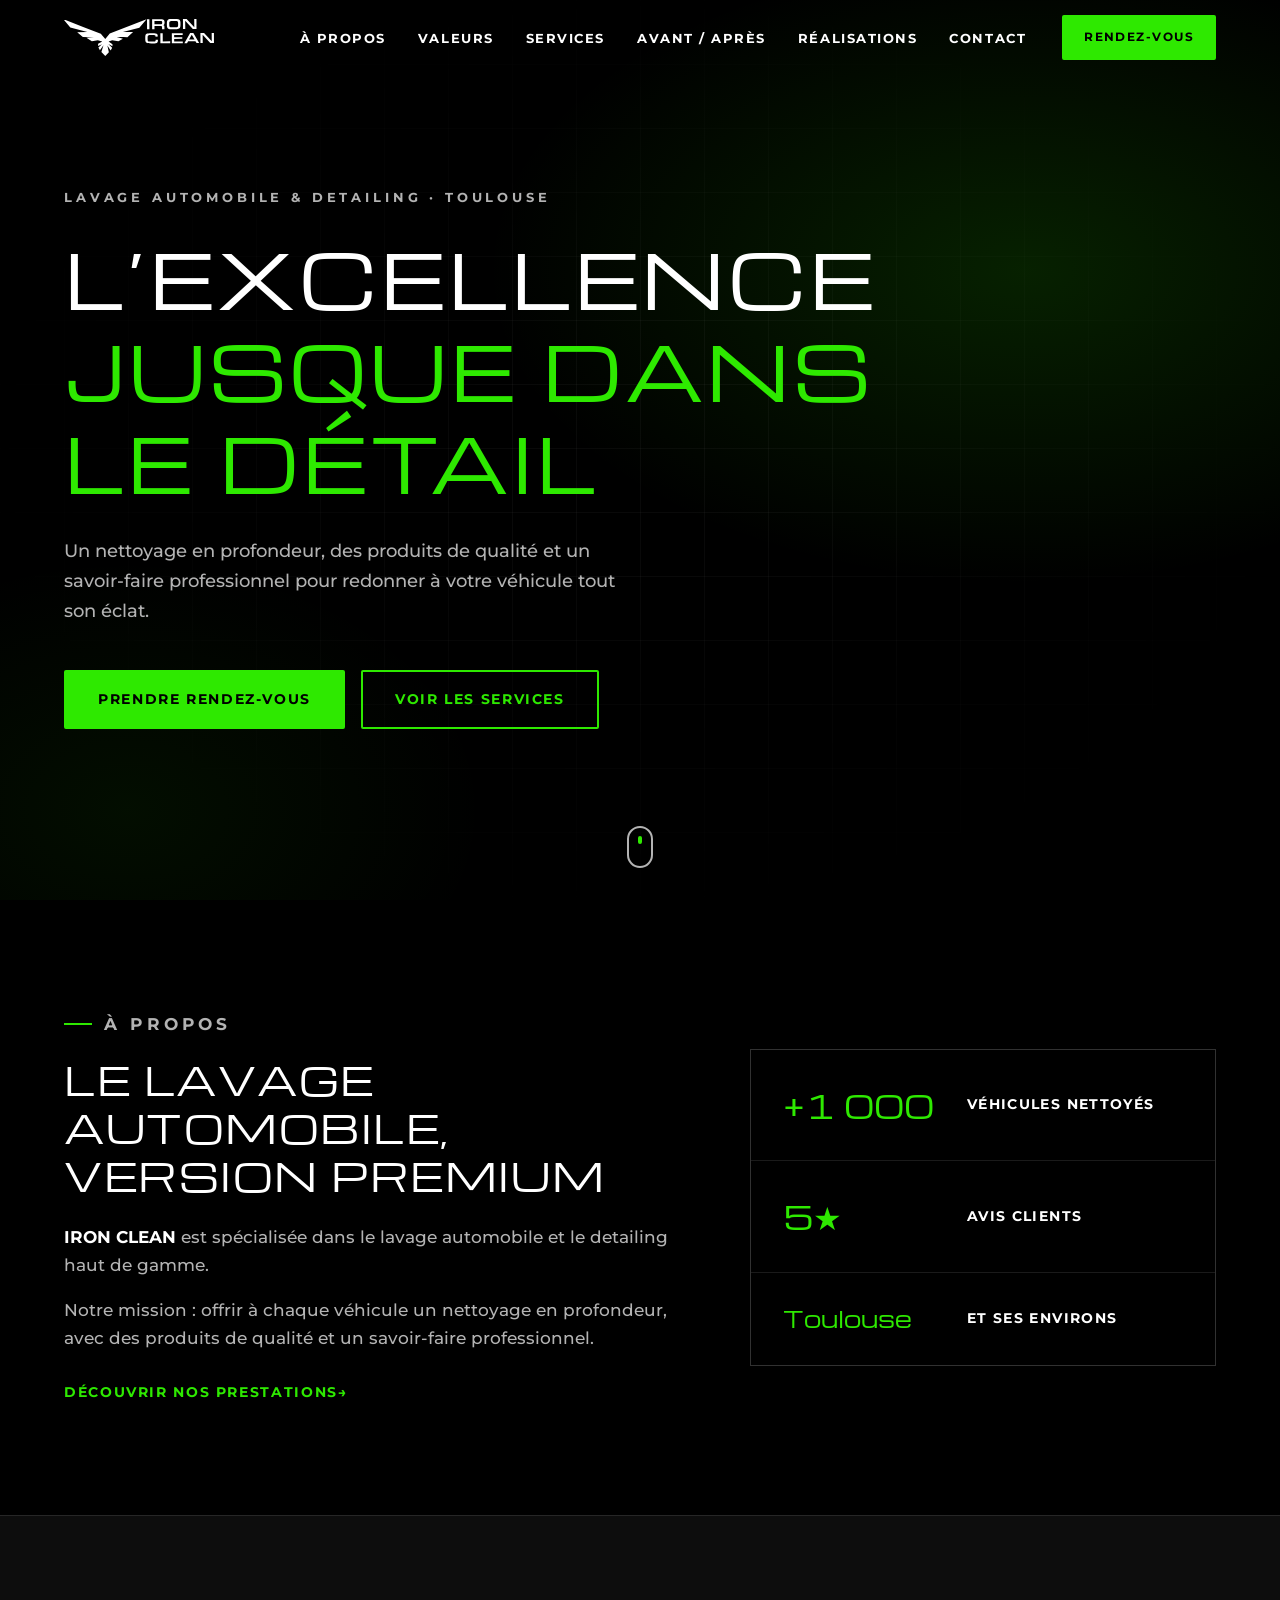
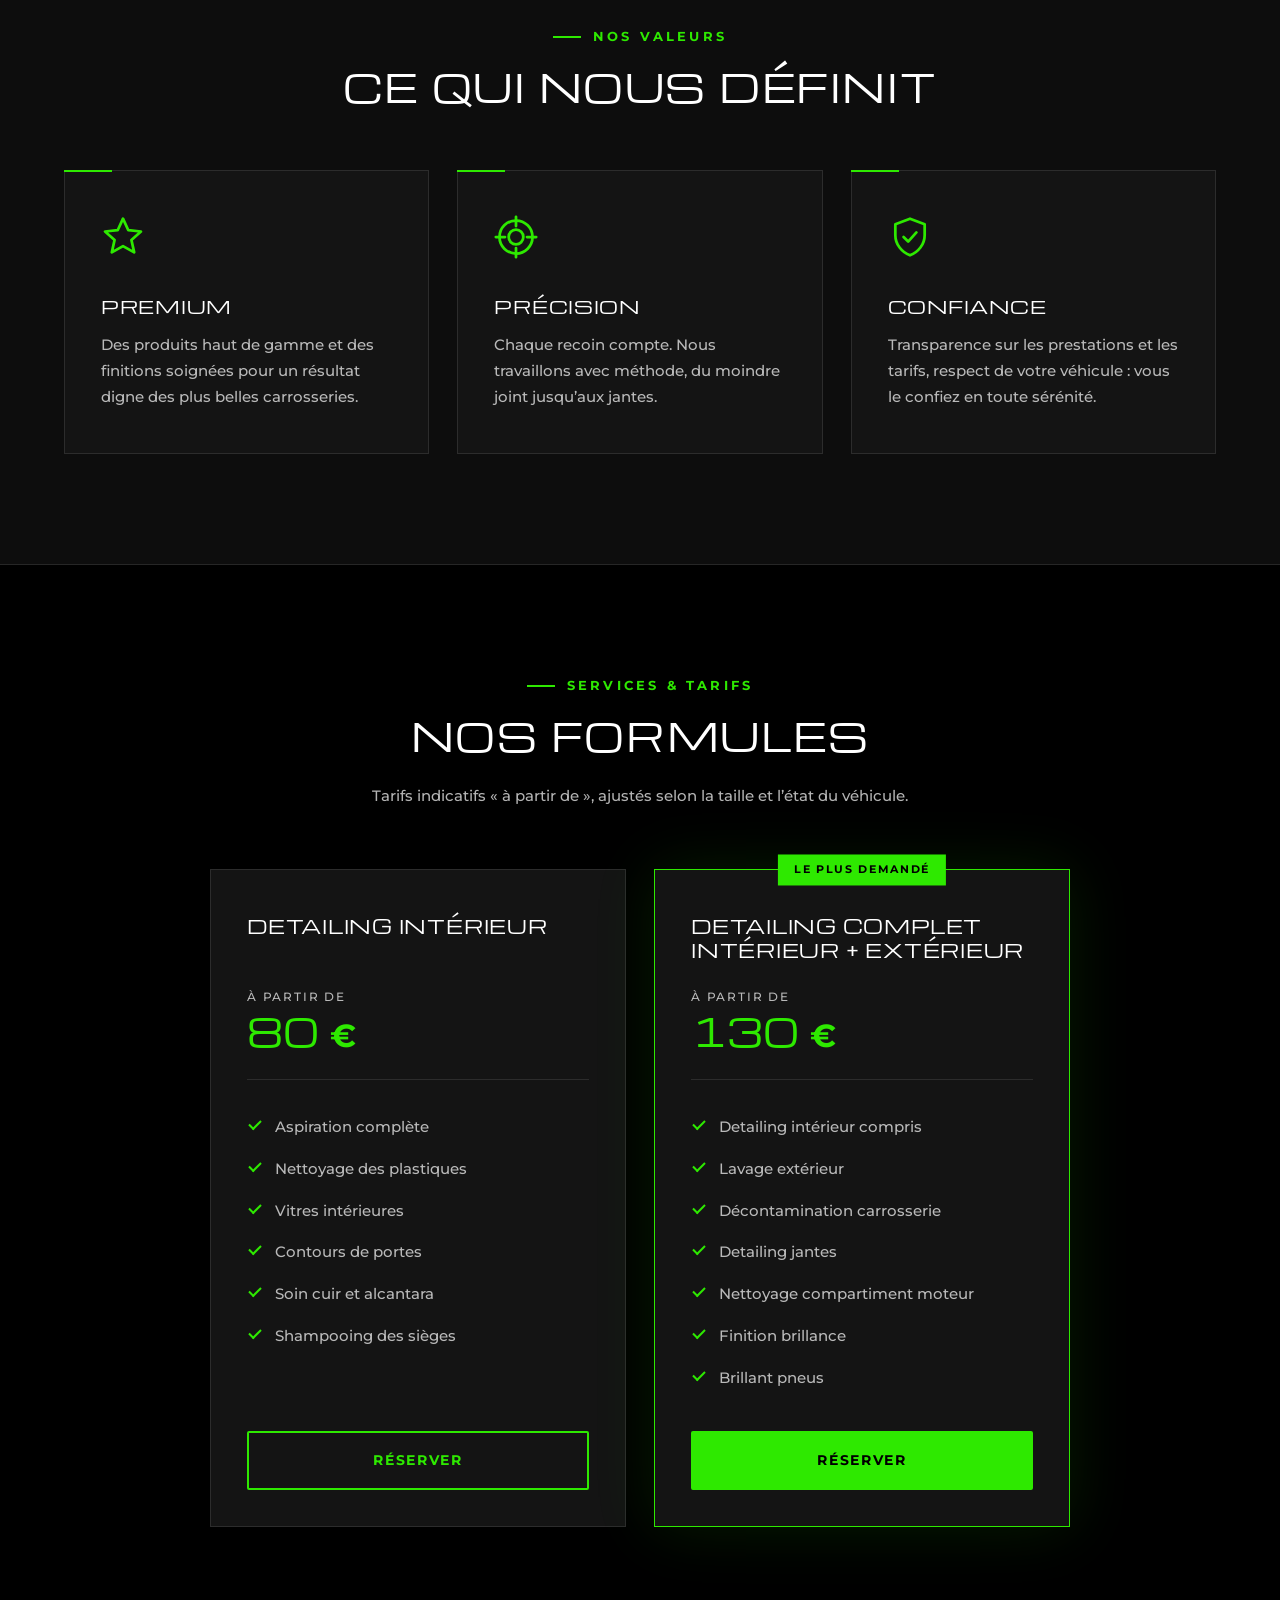
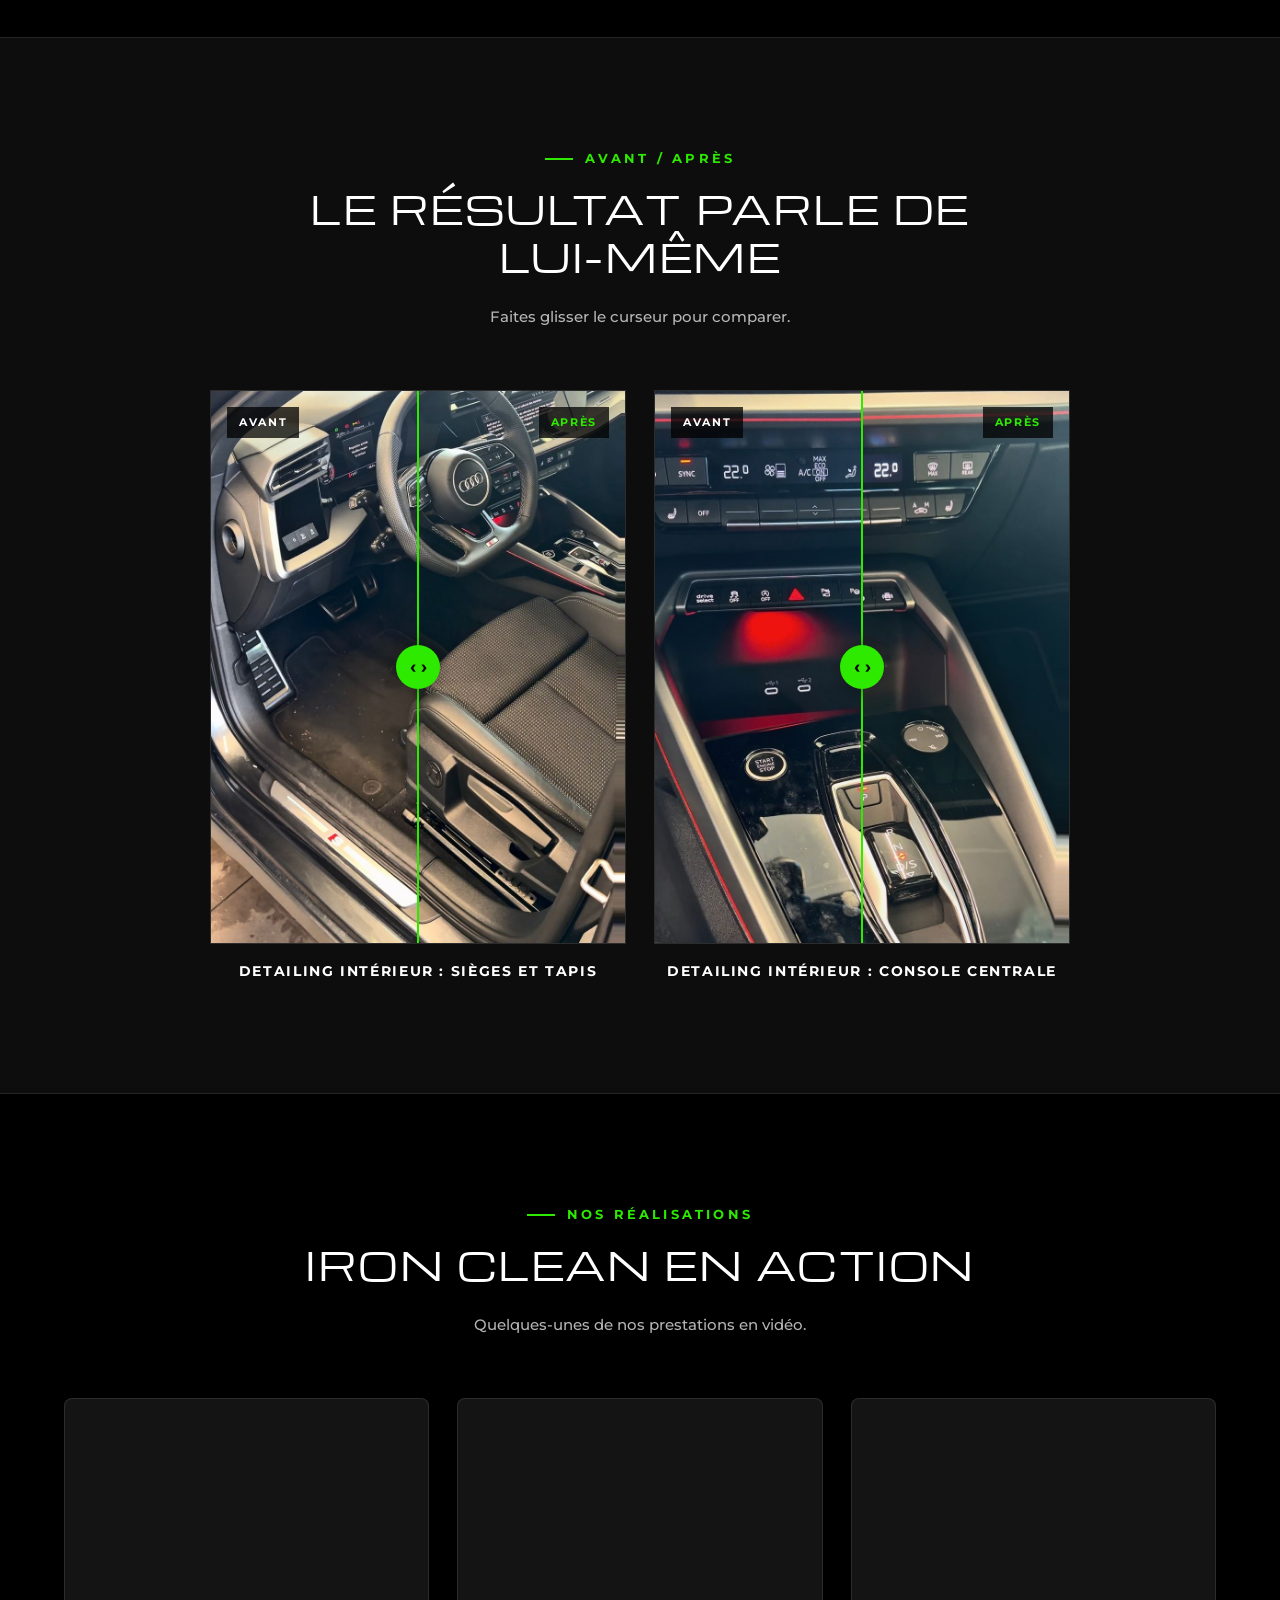
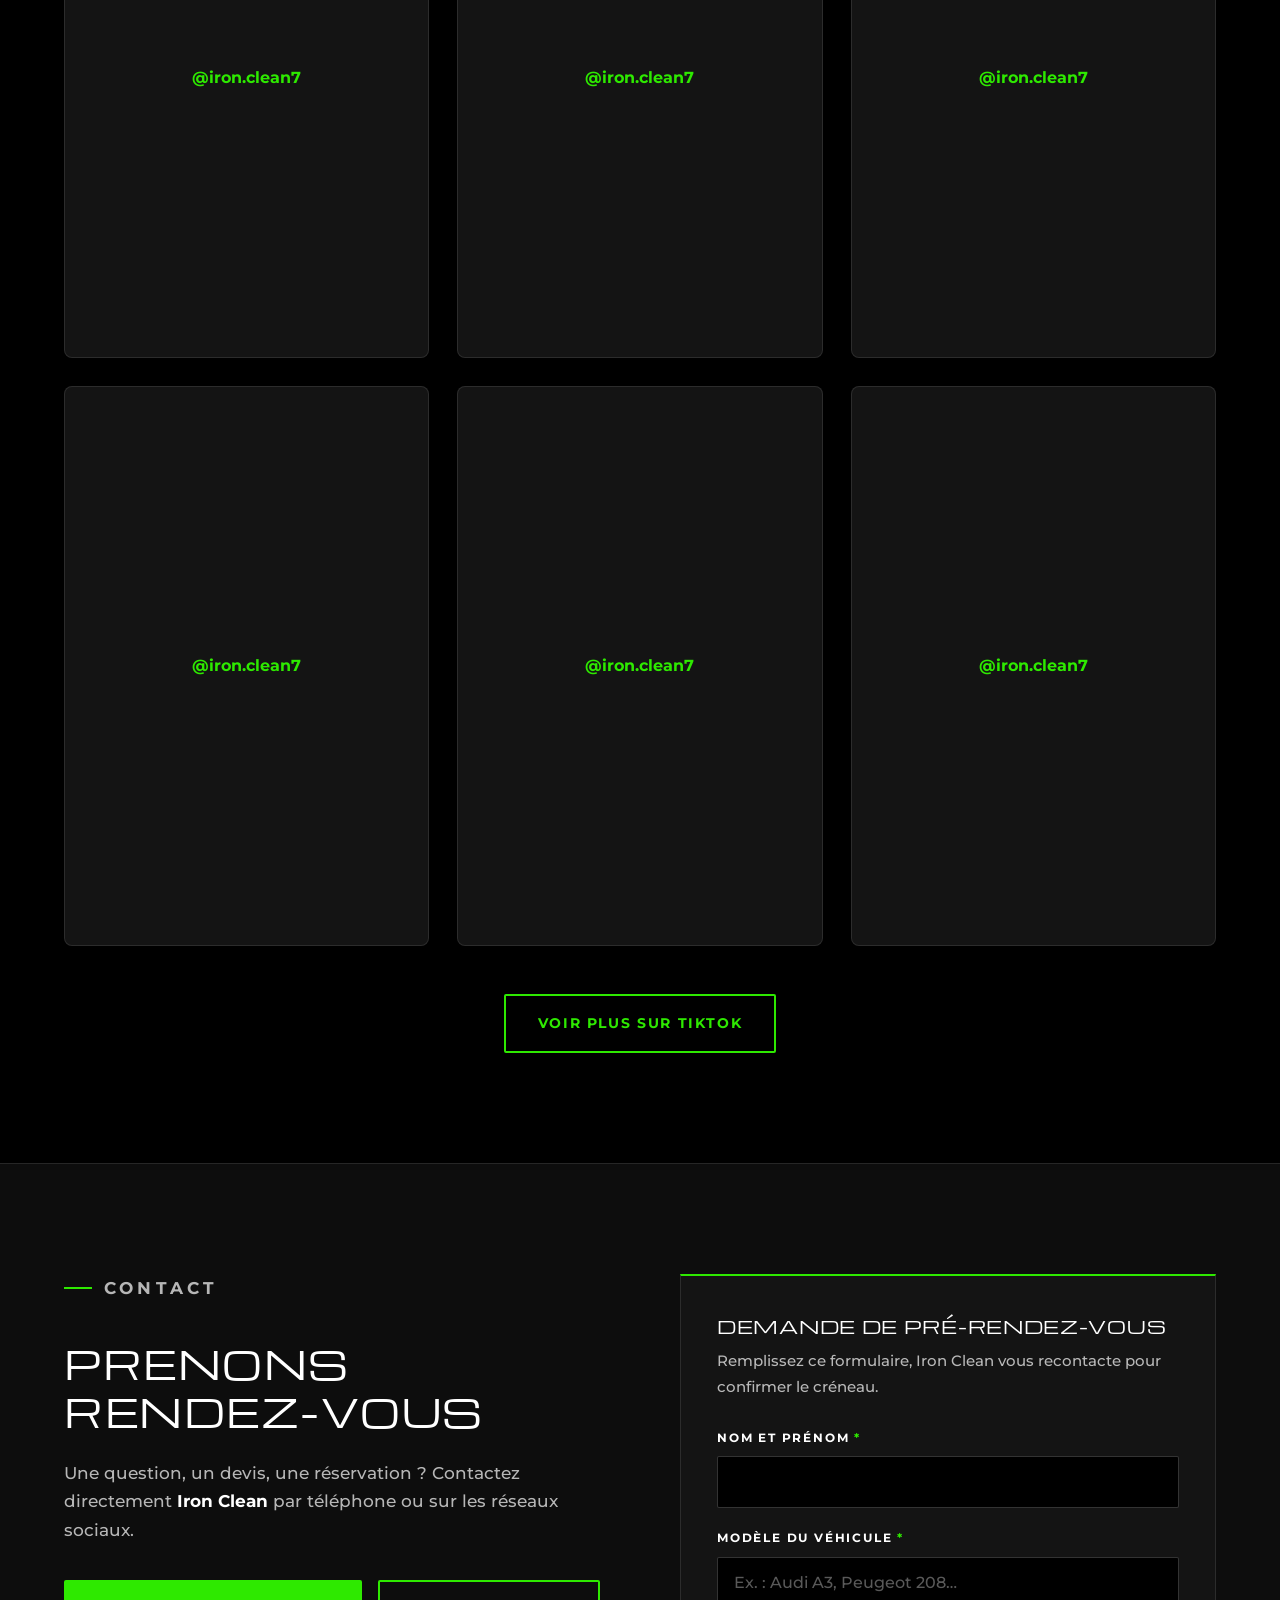
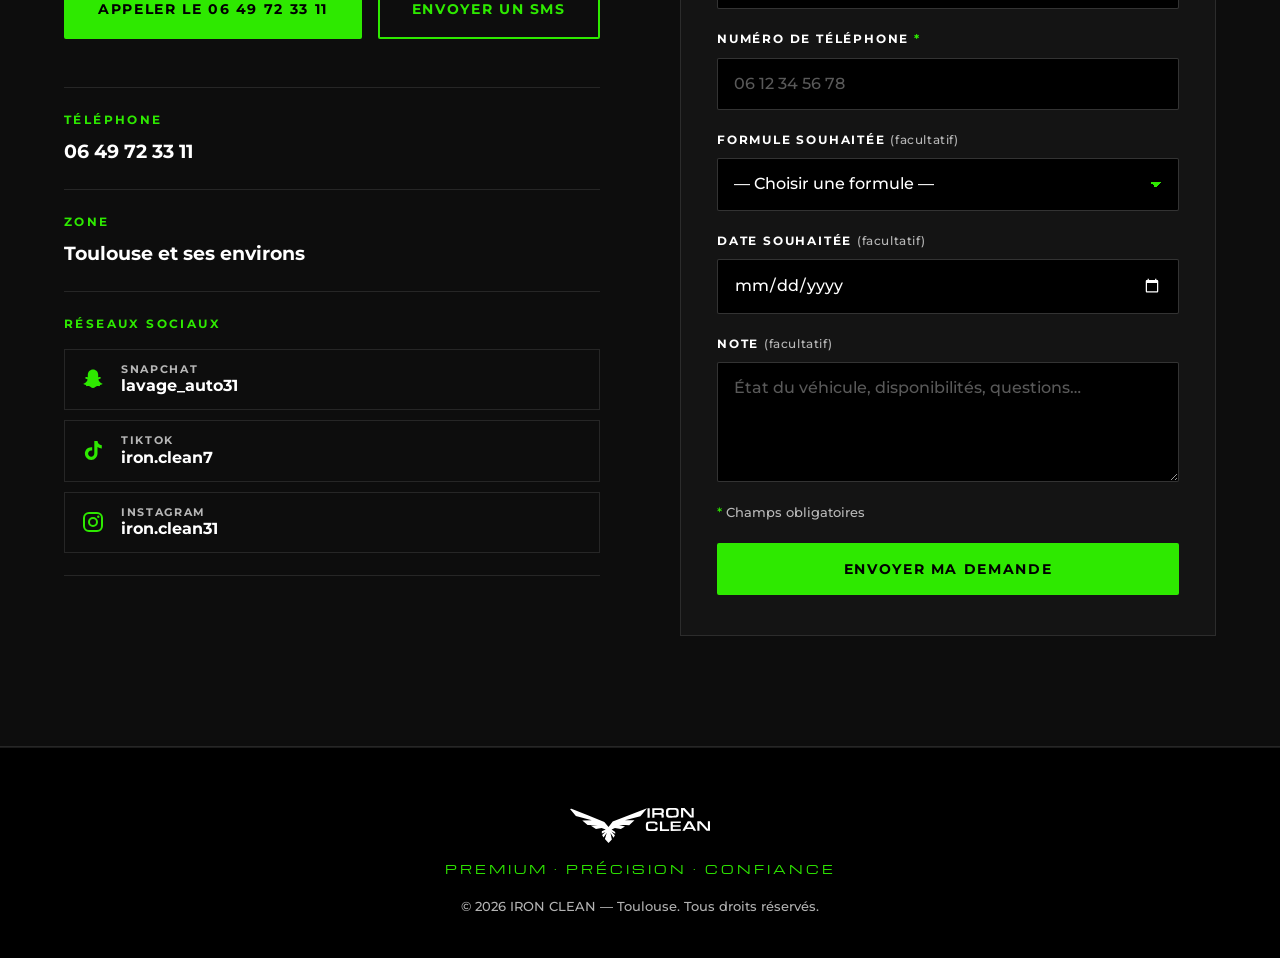
==== commit 63d2e63e: "Mise à jour du site : formules, vraies photos, réalisations TikTok, formulaire Netlify - À propos : " ====
--- a/index.html
+++ b/index.html
@@ -44,7 +44,7 @@
     <div class="container header__inner">
 
       <!-- Logo : un clic ramène en haut de la page -->
-      <a href="#accueil" class="header__logo" aria-label="IRON CLEAN — retour à l'accueil">
+      <a href="#accueil" class="header__logo" aria-label="IRON CLEAN — retour à l’accueil">
         <img src="logo.svg" alt="IRON CLEAN" width="160" height="40">
       </a>
 
@@ -62,9 +62,10 @@
           <li><a href="#valeurs" class="nav__link">Valeurs</a></li>
           <li><a href="#services" class="nav__link">Services</a></li>
           <li><a href="#avant-apres" class="nav__link">Avant / Après</a></li>
+          <li><a href="#realisations" class="nav__link">Réalisations</a></li>
           <li><a href="#contact" class="nav__link">Contact</a></li>
         </ul>
-        <a href="#contact" class="btn btn--small nav__cta">Rendez-vous</a>
+        <a href="#rendez-vous" class="btn btn--small nav__cta">Rendez-vous</a>
       </nav>
     </div>
   </header>
@@ -79,7 +80,7 @@
         <p class="hero__surtitre">Lavage automobile &amp; detailing · Toulouse</p>
         <!-- h1 = le titre le plus important de la page (un seul par page) -->
         <h1 class="hero__titre">
-          L'excellence<br>
+          L’excellence<br>
           <span class="vert">jusque dans le détail</span>
         </h1>
         <p class="hero__texte">
@@ -87,7 +88,7 @@
           pour redonner à votre véhicule tout son éclat.
         </p>
         <div class="hero__boutons">
-          <a href="#contact" class="btn">Prendre rendez-vous</a>
+          <a href="#rendez-vous" class="btn">Prendre rendez-vous</a>
           <a href="#services" class="btn btn--contour">Voir les services</a>
         </div>
       </div>
@@ -105,30 +106,30 @@
       <div class="container apropos">
         <div class="apropos__texte reveal">
           <p class="surtitre">À propos</p>
-          <h2 class="titre-section">Le soin automobile, version premium</h2>
+          <h2 class="titre-section">Le lavage automobile, version premium</h2>
           <p>
             <strong>IRON CLEAN</strong> est spécialisée dans le lavage automobile et le detailing haut de gamme.
           </p>
           <p>
-            Notre mission : offrir à chaque véhicule un nettoyage en profondeur, avec des produits
+            Notre mission&nbsp;: offrir à chaque véhicule un nettoyage en profondeur, avec des produits
             de qualité et un savoir-faire professionnel.
           </p>
           <a href="#services" class="lien-fleche">Découvrir nos prestations</a>
         </div>
 
-        <!-- Chiffres clés (textes provisoires, à adapter) -->
+        <!-- Chiffres clés -->
         <ul class="apropos__chiffres reveal">
           <li>
-            <span class="chiffre">100%</span>
-            <span class="legende">Fait à la main</span>
+            <span class="chiffre">+1&nbsp;000</span>
+            <span class="legende">Véhicules nettoyés</span>
           </li>
           <li>
-            <span class="chiffre">Pro</span>
-            <span class="legende">Produits professionnels</span>
+            <span class="chiffre">5★</span>
+            <span class="legende">Avis clients</span>
           </li>
           <li>
-            <span class="chiffre">31</span>
-            <span class="legende">Basés à Toulouse</span>
+            <span class="chiffre chiffre--mot">Toulouse</span>
+            <span class="legende">Et ses environs</span>
           </li>
         </ul>
       </div>
@@ -163,7 +164,7 @@
               <path d="M12 1v5M12 18v5M1 12h5M18 12h5"/>
             </svg>
             <h3 class="carte__titre">Précision</h3>
-            <p>Chaque recoin compte. Nous travaillons avec méthode, du moindre joint jusqu'aux jantes.</p>
+            <p>Chaque recoin compte. Nous travaillons avec méthode, du moindre joint jusqu’aux jantes.</p>
           </article>
 
           <!-- Carte valeur n°3 -->
@@ -173,62 +174,57 @@
               <path d="M8.5 12l2.5 2.5 4.5-5"/>
             </svg>
             <h3 class="carte__titre">Confiance</h3>
-            <p>Transparence sur les prestations et les tarifs, respect de votre véhicule : vous le confiez en toute sérénité.</p>
+            <p>Transparence sur les prestations et les tarifs, respect de votre véhicule&nbsp;: vous le confiez en toute sérénité.</p>
           </article>
         </div>
       </div>
     </section>
 
     <!-- ========================================================
-         SERVICES ET TARIFS (textes et prix PROVISOIRES)
+         SERVICES ET TARIFS
+         Les boutons "Réserver" descendent au formulaire de rendez-vous
+         et présélectionnent la formule grâce à l'attribut data-formule
+         (voir js/script.js, partie 6).
          ======================================================== -->
     <section class="section" id="services">
       <div class="container">
         <div class="entete-section reveal">
           <p class="surtitre">Services &amp; tarifs</p>
           <h2 class="titre-section">Nos formules</h2>
-          <p class="note">Tarifs indicatifs, à partir de — selon la taille et l'état du véhicule.</p>
-        </div>
-
-        <div class="grille grille--3">
+          <p class="note">Tarifs indicatifs «&nbsp;à partir de&nbsp;», ajustés selon la taille et l’état du véhicule.</p>
+        </div>
+
+        <div class="grille grille--2 tarifs">
           <!-- Formule 1 -->
           <article class="tarif reveal">
-            <h3 class="tarif__nom">Intérieur</h3>
-            <p class="tarif__prix"><span>à partir de</span> 49 <span class="devise">€</span></p>
+            <h3 class="tarif__nom">Detailing intérieur</h3>
+            <p class="tarif__prix"><span>à partir de</span> 80&nbsp;<span class="devise">€</span></p>
             <ul class="tarif__liste">
               <li>Aspiration complète</li>
               <li>Nettoyage des plastiques</li>
               <li>Vitres intérieures</li>
-              <li>Tapis et bas de portes</li>
+              <li>Contours de portes</li>
+              <li>Soin cuir et alcantara</li>
+              <li>Shampooing des sièges</li>
             </ul>
-            <a href="#contact" class="btn btn--contour btn--plein-largeur">Réserver</a>
+            <a href="#rendez-vous" class="btn btn--contour btn--plein-largeur" data-formule="Detailing intérieur">Réserver</a>
           </article>
 
           <!-- Formule 2 (mise en avant avec la classe "tarif--vedette") -->
           <article class="tarif tarif--vedette reveal">
             <span class="tarif__badge">Le plus demandé</span>
-            <h3 class="tarif__nom">Complet</h3>
-            <p class="tarif__prix"><span>à partir de</span> 89 <span class="devise">€</span></p>
+            <h3 class="tarif__nom">Detailing complet intérieur + extérieur</h3>
+            <p class="tarif__prix"><span>à partir de</span> 130&nbsp;<span class="devise">€</span></p>
             <ul class="tarif__liste">
-              <li>Formule Intérieur incluse</li>
-              <li>Lavage extérieur à la main</li>
-              <li>Jantes et pneus</li>
-              <li>Shampoing des sièges</li>
+              <li>Detailing intérieur compris</li>
+              <li>Lavage extérieur</li>
+              <li>Décontamination carrosserie</li>
+              <li>Detailing jantes</li>
+              <li>Nettoyage compartiment moteur</li>
+              <li>Finition brillance</li>
+              <li>Brillant pneus</li>
             </ul>
-            <a href="#contact" class="btn btn--plein-largeur">Réserver</a>
-          </article>
-
-          <!-- Formule 3 -->
-          <article class="tarif reveal">
-            <h3 class="tarif__nom">Detailing</h3>
-            <p class="tarif__prix"><span>à partir de</span> 149 <span class="devise">€</span></p>
-            <ul class="tarif__liste">
-              <li>Formule Complet incluse</li>
-              <li>Décontamination carrosserie</li>
-              <li>Polissage et lustrage</li>
-              <li>Protection céramique</li>
-            </ul>
-            <a href="#contact" class="btn btn--contour btn--plein-largeur">Réserver</a>
+            <a href="#rendez-vous" class="btn btn--plein-largeur" data-formule="Detailing complet intérieur + extérieur">Réserver</a>
           </article>
         </div>
       </div>
@@ -239,8 +235,8 @@
          Chaque bloc "comparateur" superpose deux images.
          Le curseur (input type="range") permet de faire glisser
          la séparation entre l'image "avant" et l'image "après".
-         ➜ Pour mettre vos vraies photos : remplacez les fichiers
-           dans le dossier images/ (ou changez les "src" ci-dessous).
+         Photos : images/avant-1.jpg, apres-1.jpg, avant-2.jpg, apres-2.jpg
+         (900 × 1200 px, format portrait 3:4, optimisées pour le web).
          ======================================================== -->
     <section class="section section--sombre" id="avant-apres">
       <div class="container">
@@ -250,90 +246,202 @@
           <p class="note">Faites glisser le curseur pour comparer.</p>
         </div>
 
-        <div class="grille grille--2">
+        <div class="grille grille--2 comparateurs">
           <!-- Comparateur n°1 -->
           <figure class="comparateur reveal">
             <div class="comparateur__cadre">
-              <img src="images/avant-1.svg" alt="Véhicule avant le lavage (photo provisoire)" class="comparateur__img">
+              <img src="images/avant-1.jpg" alt="Habitacle avant le detailing : sièges et tapis encrassés" class="comparateur__img" width="900" height="1200" loading="lazy" decoding="async">
               <!-- L'image "après" est posée par-dessus et rognée selon la position du curseur -->
-              <img src="images/apres-1.svg" alt="Véhicule après le lavage (photo provisoire)" class="comparateur__img comparateur__apres">
+              <img src="images/apres-1.jpg" alt="Habitacle après le detailing : sièges et tapis nettoyés" class="comparateur__img comparateur__apres" width="900" height="1200" loading="lazy" decoding="async">
               <span class="comparateur__etiquette comparateur__etiquette--avant">Avant</span>
               <span class="comparateur__etiquette comparateur__etiquette--apres">Après</span>
               <div class="comparateur__ligne" aria-hidden="true"></div>
               <input type="range" min="0" max="100" value="50" class="comparateur__curseur" aria-label="Comparer avant et après">
             </div>
-            <figcaption>Lavage extérieur complet</figcaption>
+            <figcaption>Detailing intérieur&nbsp;: sièges et tapis</figcaption>
           </figure>
 
           <!-- Comparateur n°2 -->
           <figure class="comparateur reveal">
             <div class="comparateur__cadre">
-              <img src="images/avant-2.svg" alt="Carrosserie avant le detailing (photo provisoire)" class="comparateur__img">
-              <img src="images/apres-2.svg" alt="Carrosserie après le detailing (photo provisoire)" class="comparateur__img comparateur__apres">
+              <img src="images/avant-2.jpg" alt="Console centrale avant le detailing : poussière et traces" class="comparateur__img" width="900" height="1200" loading="lazy" decoding="async">
+              <img src="images/apres-2.jpg" alt="Console centrale après le detailing : surfaces propres et brillantes" class="comparateur__img comparateur__apres" width="900" height="1200" loading="lazy" decoding="async">
               <span class="comparateur__etiquette comparateur__etiquette--avant">Avant</span>
               <span class="comparateur__etiquette comparateur__etiquette--apres">Après</span>
               <div class="comparateur__ligne" aria-hidden="true"></div>
               <input type="range" min="0" max="100" value="50" class="comparateur__curseur" aria-label="Comparer avant et après">
             </div>
-            <figcaption>Polissage et lustrage carrosserie</figcaption>
+            <figcaption>Detailing intérieur&nbsp;: console centrale</figcaption>
           </figure>
         </div>
       </div>
     </section>
 
     <!-- ========================================================
-         CONTACT
-         ======================================================== -->
-    <section class="section" id="contact">
+         NOS RÉALISATIONS (vidéos TikTok)
+         Code d'intégration officiel de TikTok (<blockquote class="tiktok-embed">).
+         Le script TikTok (embed.js) n'est chargé qu'UNE seule fois, et seulement
+         quand on approche de cette section (voir js/script.js, partie 7) :
+         la page reste rapide à l'ouverture.
+         ➜ Pour changer une vidéo : remplacez l'identifiant dans "cite" et "data-video-id".
+         ======================================================== -->
+    <section class="section" id="realisations">
+      <div class="container">
+        <div class="entete-section reveal">
+          <p class="surtitre">Nos réalisations</p>
+          <h2 class="titre-section">Iron Clean en action</h2>
+          <p class="note">Quelques-unes de nos prestations en vidéo.</p>
+        </div>
+
+        <div class="grille grille--3 videos">
+          <div class="video reveal">
+            <blockquote class="tiktok-embed" cite="https://www.tiktok.com/@iron.clean7/video/7695929950121037088" data-video-id="7695929950121037088" style="max-width: 605px; min-width: 280px;">
+              <section><a target="_blank" rel="noopener" title="@iron.clean7" href="https://www.tiktok.com/@iron.clean7?refer=embed">@iron.clean7</a></section>
+            </blockquote>
+          </div>
+          <div class="video reveal">
+            <blockquote class="tiktok-embed" cite="https://www.tiktok.com/@iron.clean7/video/7698483129694162209" data-video-id="7698483129694162209" style="max-width: 605px; min-width: 280px;">
+              <section><a target="_blank" rel="noopener" title="@iron.clean7" href="https://www.tiktok.com/@iron.clean7?refer=embed">@iron.clean7</a></section>
+            </blockquote>
+          </div>
+          <div class="video reveal">
+            <blockquote class="tiktok-embed" cite="https://www.tiktok.com/@iron.clean7/video/7700608299057581345" data-video-id="7700608299057581345" style="max-width: 605px; min-width: 280px;">
+              <section><a target="_blank" rel="noopener" title="@iron.clean7" href="https://www.tiktok.com/@iron.clean7?refer=embed">@iron.clean7</a></section>
+            </blockquote>
+          </div>
+          <div class="video reveal">
+            <blockquote class="tiktok-embed" cite="https://www.tiktok.com/@iron.clean7/video/7701501129284275489" data-video-id="7701501129284275489" style="max-width: 605px; min-width: 280px;">
+              <section><a target="_blank" rel="noopener" title="@iron.clean7" href="https://www.tiktok.com/@iron.clean7?refer=embed">@iron.clean7</a></section>
+            </blockquote>
+          </div>
+          <div class="video reveal">
+            <blockquote class="tiktok-embed" cite="https://www.tiktok.com/@iron.clean7/video/7694970964706118944" data-video-id="7694970964706118944" style="max-width: 605px; min-width: 280px;">
+              <section><a target="_blank" rel="noopener" title="@iron.clean7" href="https://www.tiktok.com/@iron.clean7?refer=embed">@iron.clean7</a></section>
+            </blockquote>
+          </div>
+          <div class="video reveal">
+            <blockquote class="tiktok-embed" cite="https://www.tiktok.com/@iron.clean7/video/7693244122148244769" data-video-id="7693244122148244769" style="max-width: 605px; min-width: 280px;">
+              <section><a target="_blank" rel="noopener" title="@iron.clean7" href="https://www.tiktok.com/@iron.clean7?refer=embed">@iron.clean7</a></section>
+            </blockquote>
+          </div>
+        </div>
+
+        <div class="realisations__suite reveal">
+          <a href="https://www.tiktok.com/@iron.clean7" target="_blank" rel="noopener" class="btn btn--contour">Voir plus sur TikTok</a>
+        </div>
+      </div>
+    </section>
+
+    <!-- ========================================================
+         CONTACT + FORMULAIRE DE PRÉ-RENDEZ-VOUS
+         Le formulaire est géré par Netlify Forms :
+         - name="pre-rendez-vous" + data-netlify="true" : Netlify le détecte au déploiement ;
+         - champ caché "form-name" : obligatoire pour que Netlify reconnaisse l'envoi ;
+         - champ "bot-field" (honeypot) : invisible pour les humains, rempli par les robots
+           → les envois qui le remplissent sont rejetés comme spam ;
+         - action="/merci.html" : page de confirmation affichée après l'envoi.
+         Les demandes reçues sont visibles dans l'interface Netlify (onglet Forms).
+         ======================================================== -->
+    <section class="section section--sombre" id="contact">
       <div class="container contact">
         <div class="contact__intro reveal">
           <p class="surtitre">Contact</p>
           <h2 class="titre-section">Prenons rendez-vous</h2>
           <p>
-            Une question, un devis, une réservation ? Contactez directement
-            <strong>Marco Chouchane</strong> par téléphone ou sur les réseaux sociaux.
+            Une question, un devis, une réservation&nbsp;? Contactez directement
+            <strong>Iron Clean</strong> par téléphone ou sur les réseaux sociaux.
           </p>
           <!-- "tel:" ouvre directement l'appel sur un téléphone -->
           <div class="contact__boutons">
-            <a href="tel:+33649723311" class="btn">Appeler le 06 49 72 33 11</a>
+            <a href="tel:+33649723311" class="btn">Appeler le 06&nbsp;49&nbsp;72&nbsp;33&nbsp;11</a>
             <!-- "sms:" ouvre l'application de messages -->
             <a href="sms:+33649723311" class="btn btn--contour">Envoyer un SMS</a>
           </div>
-        </div>
-
-        <ul class="contact__liste reveal">
-          <li class="contact__item">
-            <span class="contact__label">Responsable</span>
-            <span class="contact__valeur">Marco Chouchane</span>
-          </li>
-          <li class="contact__item">
-            <span class="contact__label">Téléphone</span>
-            <a href="tel:+33649723311" class="contact__valeur">06 49 72 33 11</a>
-          </li>
-          <li class="contact__item">
-            <span class="contact__label">Zone</span>
-            <span class="contact__valeur">Toulouse</span>
-          </li>
-          <li class="contact__item">
-            <span class="contact__label">Réseaux sociaux</span>
-            <!-- target="_blank" ouvre le lien dans un nouvel onglet ;
-                 rel="noopener" est une bonne pratique de sécurité qui l'accompagne -->
-            <div class="reseaux">
-              <a href="https://www.snapchat.com/add/lavage_auto31" target="_blank" rel="noopener" class="reseau">
-                <svg viewBox="0 0 24 24" aria-hidden="true"><path d="M12 2.5c3 0 5.2 2.3 5.2 5.4v2.3c.5.2 1.1-.1 1.6-.1.6 0 1 .4 1 .8 0 .8-1.4 1-2.1 1.4-.3.2-.3.5-.1.9.9 1.8 2.3 3.1 4 3.5-.2.7-1.6 1-2.5 1.2-.2.4-.2 1-.5 1.2-.6.2-1.6-.2-2.6 0-1.3.3-2.1 1.9-4 1.9s-2.7-1.6-4-1.9c-1-.2-2 .2-2.6 0-.3-.2-.3-.8-.5-1.2-.9-.2-2.3-.5-2.5-1.2 1.7-.4 3.1-1.7 4-3.5.2-.4.2-.7-.1-.9-.7-.4-2.1-.6-2.1-1.4 0-.4.4-.8 1-.8.5 0 1.1.3 1.6.1V7.9C6.8 4.8 9 2.5 12 2.5z"/></svg>
-                <span><small>Snapchat</small>lavage_auto31</span>
-              </a>
-              <a href="https://www.tiktok.com/@iron.clean7" target="_blank" rel="noopener" class="reseau">
-                <svg viewBox="0 0 24 24" aria-hidden="true"><path d="M16.5 2c.3 2.4 1.9 4 4.3 4.2v3.2c-1.6 0-3-.5-4.3-1.3v6.5c0 3.6-2.8 6.4-6.3 6.4S3.9 18.2 3.9 14.6s2.8-6.4 6.3-6.4c.3 0 .7 0 1 .1v3.3c-.3-.1-.6-.2-1-.2-1.7 0-3.1 1.4-3.1 3.2s1.4 3.2 3.1 3.2 3.1-1.4 3.1-3.2V2h3.2z"/></svg>
-                <span><small>TikTok</small>iron.clean7</span>
-              </a>
-              <a href="https://www.instagram.com/iron.clean31/" target="_blank" rel="noopener" class="reseau">
-                <svg viewBox="0 0 24 24" aria-hidden="true"><rect x="3" y="3" width="18" height="18" rx="5" fill="none" stroke="currentColor" stroke-width="2"/><circle cx="12" cy="12" r="4" fill="none" stroke="currentColor" stroke-width="2"/><circle cx="17.3" cy="6.7" r="1.2"/></svg>
-                <span><small>Instagram</small>iron.clean31</span>
-              </a>
-            </div>
-          </li>
-        </ul>
+
+          <ul class="contact__liste">
+            <li class="contact__item">
+              <span class="contact__label">Téléphone</span>
+              <a href="tel:+33649723311" class="contact__valeur">06&nbsp;49&nbsp;72&nbsp;33&nbsp;11</a>
+            </li>
+            <li class="contact__item">
+              <span class="contact__label">Zone</span>
+              <span class="contact__valeur">Toulouse et ses environs</span>
+            </li>
+            <li class="contact__item">
+              <span class="contact__label">Réseaux sociaux</span>
+              <!-- target="_blank" ouvre le lien dans un nouvel onglet ;
+                   rel="noopener" est une bonne pratique de sécurité qui l'accompagne -->
+              <div class="reseaux">
+                <a href="https://www.snapchat.com/add/lavage_auto31" target="_blank" rel="noopener" class="reseau">
+                  <svg viewBox="0 0 24 24" aria-hidden="true"><path d="M12 2.5c3 0 5.2 2.3 5.2 5.4v2.3c.5.2 1.1-.1 1.6-.1.6 0 1 .4 1 .8 0 .8-1.4 1-2.1 1.4-.3.2-.3.5-.1.9.9 1.8 2.3 3.1 4 3.5-.2.7-1.6 1-2.5 1.2-.2.4-.2 1-.5 1.2-.6.2-1.6-.2-2.6 0-1.3.3-2.1 1.9-4 1.9s-2.7-1.6-4-1.9c-1-.2-2 .2-2.6 0-.3-.2-.3-.8-.5-1.2-.9-.2-2.3-.5-2.5-1.2 1.7-.4 3.1-1.7 4-3.5.2-.4.2-.7-.1-.9-.7-.4-2.1-.6-2.1-1.4 0-.4.4-.8 1-.8.5 0 1.1.3 1.6.1V7.9C6.8 4.8 9 2.5 12 2.5z"/></svg>
+                  <span><small>Snapchat</small>lavage_auto31</span>
+                </a>
+                <a href="https://www.tiktok.com/@iron.clean7" target="_blank" rel="noopener" class="reseau">
+                  <svg viewBox="0 0 24 24" aria-hidden="true"><path d="M16.5 2c.3 2.4 1.9 4 4.3 4.2v3.2c-1.6 0-3-.5-4.3-1.3v6.5c0 3.6-2.8 6.4-6.3 6.4S3.9 18.2 3.9 14.6s2.8-6.4 6.3-6.4c.3 0 .7 0 1 .1v3.3c-.3-.1-.6-.2-1-.2-1.7 0-3.1 1.4-3.1 3.2s1.4 3.2 3.1 3.2 3.1-1.4 3.1-3.2V2h3.2z"/></svg>
+                  <span><small>TikTok</small>iron.clean7</span>
+                </a>
+                <a href="https://www.instagram.com/iron.clean31/" target="_blank" rel="noopener" class="reseau">
+                  <svg viewBox="0 0 24 24" aria-hidden="true"><rect x="3" y="3" width="18" height="18" rx="5" fill="none" stroke="currentColor" stroke-width="2"/><circle cx="12" cy="12" r="4" fill="none" stroke="currentColor" stroke-width="2"/><circle cx="17.3" cy="6.7" r="1.2"/></svg>
+                  <span><small>Instagram</small>iron.clean31</span>
+                </a>
+              </div>
+            </li>
+          </ul>
+        </div>
+
+        <!-- Formulaire de pré-rendez-vous -->
+        <div class="formulaire reveal" id="rendez-vous">
+          <h3 class="formulaire__titre">Demande de pré-rendez-vous</h3>
+          <p class="formulaire__intro">Remplissez ce formulaire, Iron Clean vous recontacte pour confirmer le créneau.</p>
+
+          <form name="pre-rendez-vous" method="POST" action="/merci.html" data-netlify="true" netlify-honeypot="bot-field" class="formulaire__form">
+            <!-- Champ caché indispensable pour Netlify Forms -->
+            <input type="hidden" name="form-name" value="pre-rendez-vous">
+
+            <!-- Honeypot anti-spam : caché aux visiteurs, ne pas remplir -->
+            <p class="formulaire__piege" aria-hidden="true">
+              <label>Ne pas remplir ce champ&nbsp;: <input name="bot-field" tabindex="-1" autocomplete="off"></label>
+            </p>
+
+            <div class="champ">
+              <label for="nom">Nom et prénom <span class="requis" aria-hidden="true">*</span></label>
+              <input type="text" id="nom" name="nom" autocomplete="name" required>
+            </div>
+
+            <div class="champ">
+              <label for="vehicule">Modèle du véhicule <span class="requis" aria-hidden="true">*</span></label>
+              <input type="text" id="vehicule" name="vehicule" placeholder="Ex.&nbsp;: Audi A3, Peugeot 208…" required>
+            </div>
+
+            <div class="champ">
+              <label for="telephone">Numéro de téléphone <span class="requis" aria-hidden="true">*</span></label>
+              <input type="tel" id="telephone" name="telephone" autocomplete="tel" placeholder="06 12 34 56 78" required>
+            </div>
+
+            <div class="champ">
+              <label for="formule">Formule souhaitée <span class="facultatif">(facultatif)</span></label>
+              <select id="formule" name="formule">
+                <option value="">— Choisir une formule —</option>
+                <option value="Detailing intérieur">Detailing intérieur</option>
+                <option value="Detailing complet intérieur + extérieur">Detailing complet intérieur + extérieur</option>
+              </select>
+            </div>
+
+            <div class="champ">
+              <label for="date">Date souhaitée <span class="facultatif">(facultatif)</span></label>
+              <input type="date" id="date" name="date">
+            </div>
+
+            <div class="champ">
+              <label for="note">Note <span class="facultatif">(facultatif)</span></label>
+              <textarea id="note" name="note" rows="4" placeholder="État du véhicule, disponibilités, questions…"></textarea>
+            </div>
+
+            <p class="formulaire__mention"><span class="requis">*</span> Champs obligatoires</p>
+
+            <button type="submit" class="btn btn--plein-largeur">Envoyer ma demande</button>
+          </form>
+        </div>
       </div>
     </section>
 
--- a/css/style.css
+++ b/css/style.css
@@ -520,7 +520,13 @@
   font-family: var(--police-titre);
   font-size: 2rem;
   color: var(--vert);
-  min-width: 110px;
+  min-width: 160px;      /* même largeur pour les 3 chiffres : légendes alignées */
+  white-space: nowrap;
+}
+
+/* Variante pour un mot (ex. "Toulouse") : plus long qu'un nombre, donc un peu plus petit */
+.chiffre--mot {
+  font-size: 1.35rem;
 }
 
 .legende {
@@ -588,6 +594,12 @@
 /* ------------------------------------------------------------
    9. SERVICES ET TARIFS
    ------------------------------------------------------------ */
+/* Les 2 formules sont centrées et pas trop larges */
+.tarifs {
+  max-width: 860px;
+  margin: 0 auto;
+}
+
 .tarif {
   position: relative;
   display: flex;
@@ -627,6 +639,7 @@
 .tarif__nom {
   font-size: 1.2rem;
   margin-bottom: 18px;
+  min-height: 3em;      /* garde les prix alignés même si un nom tient sur 2 lignes */
 }
 
 .tarif__prix {
@@ -699,9 +712,16 @@
   text-align: center;
 }
 
+/* Les photos étant en format portrait, on limite la largeur des comparateurs */
+.comparateurs {
+  max-width: 860px;
+  margin: 0 auto;
+}
+
 .comparateur__cadre {
   position: relative;
-  aspect-ratio: 4 / 3;      /* proportions fixes du cadre */
+  aspect-ratio: 3 / 4;      /* proportions fixes du cadre (photos portrait) */
+  background: var(--gris-carte);
   overflow: hidden;
   border: 1px solid var(--bordure);
   /* Variable modifiée par le JavaScript selon la position du curseur */
@@ -892,6 +912,229 @@
 
 
 /* ------------------------------------------------------------
+   11 bis. FORMULAIRE DE PRÉ-RENDEZ-VOUS
+   ------------------------------------------------------------ */
+.contact__liste {
+  margin-top: 48px;
+}
+
+.formulaire {
+  background: var(--gris-carte);
+  border: 1px solid var(--bordure);
+  border-top: 2px solid var(--vert);
+  padding: 40px 36px;
+}
+
+.formulaire__titre {
+  font-size: 1.1rem;
+  margin-bottom: 10px;
+}
+
+.formulaire__intro {
+  color: var(--texte-doux);
+  font-size: 0.95rem;
+  margin-bottom: 28px;
+}
+
+.champ {
+  display: flex;
+  flex-direction: column;
+  gap: 8px;
+  margin-bottom: 20px;
+}
+
+.champ label {
+  font-weight: 700;
+  font-size: 0.75rem;
+  letter-spacing: 0.15em;
+  text-transform: uppercase;
+}
+
+.requis {
+  color: var(--vert);
+}
+
+.facultatif {
+  color: var(--texte-doux);
+  font-weight: 500;
+  letter-spacing: 0.05em;
+  text-transform: none;
+}
+
+.champ input,
+.champ select,
+.champ textarea {
+  width: 100%;
+  padding: 14px 16px;
+  background: var(--noir);
+  color: var(--blanc);
+  border: 1px solid rgba(255, 255, 255, 0.2);
+  border-radius: 2px;
+  font-family: var(--police-texte);
+  font-weight: 500;
+  font-size: 1rem;          /* 16 px minimum : évite le zoom automatique sur iPhone */
+  line-height: 1.4;
+  transition: border-color var(--transition), box-shadow var(--transition);
+}
+
+.champ textarea {
+  resize: vertical;
+  min-height: 110px;
+}
+
+.champ input::placeholder,
+.champ textarea::placeholder {
+  color: rgba(255, 255, 255, 0.35);
+}
+
+/* Liste déroulante : on remplace la flèche du navigateur par une flèche verte */
+.champ select {
+  appearance: none;
+  -webkit-appearance: none;
+  padding-right: 44px;
+  background-image: linear-gradient(45deg, transparent 50%, var(--vert) 50%),
+                    linear-gradient(135deg, var(--vert) 50%, transparent 50%);
+  background-position: calc(100% - 22px) 50%, calc(100% - 16px) 50%;
+  background-size: 6px 6px;
+  background-repeat: no-repeat;
+  cursor: pointer;
+}
+
+.champ select option {
+  background: var(--gris-carte);
+  color: var(--blanc);
+}
+
+/* Icône du calendrier visible sur fond noir */
+.champ input[type="date"] {
+  color-scheme: dark;
+  min-height: 52px;
+}
+
+.champ input:focus,
+.champ select:focus,
+.champ textarea:focus {
+  outline: none;
+  border-color: var(--vert);
+  box-shadow: 0 0 0 3px rgba(46, 233, 0, 0.2);
+}
+
+/* Petit flash vert quand une formule est présélectionnée depuis les tarifs */
+.champ select.preselection {
+  border-color: var(--vert);
+  box-shadow: 0 0 0 3px rgba(46, 233, 0, 0.3);
+}
+
+.formulaire__mention {
+  font-size: 0.8rem;
+  color: var(--texte-doux);
+  margin-bottom: 20px;
+}
+
+/* Honeypot anti-spam : totalement invisible pour les visiteurs */
+.formulaire__piege {
+  position: absolute;
+  left: -9999px;
+  width: 1px;
+  height: 1px;
+  overflow: hidden;
+}
+
+
+/* ------------------------------------------------------------
+   11 ter. NOS RÉALISATIONS (vidéos TikTok)
+   ------------------------------------------------------------ */
+.videos {
+  align-items: start;
+}
+
+.video {
+  display: flex;
+  justify-content: center;
+  min-width: 0;             /* évite qu'une vidéo élargisse la colonne */
+}
+
+/* Bloc TikTok avant le chargement du lecteur : cadre aux couleurs du site */
+.video .tiktok-embed {
+  width: 100%;
+  margin: 0 !important;
+  min-height: 560px;
+  background: var(--gris-carte);
+  border: 1px solid var(--bordure) !important;
+  border-radius: 8px !important;
+  display: flex;
+  align-items: center;
+  justify-content: center;
+  overflow: hidden;
+}
+
+.video .tiktok-embed section a {
+  color: var(--vert);
+  font-weight: 700;
+}
+
+/* Une fois le lecteur chargé, TikTok remplace le bloc par une iframe */
+.video iframe {
+  max-width: 100%;
+}
+
+.realisations__suite {
+  text-align: center;
+  margin-top: 48px;
+}
+
+
+/* ------------------------------------------------------------
+   11 quater. PAGE DE CONFIRMATION (merci.html)
+   ------------------------------------------------------------ */
+.confirmation {
+  min-height: 100vh;
+  min-height: 100svh;
+  display: flex;
+  align-items: center;
+  padding: 60px 0;
+  text-align: center;
+  background:
+    radial-gradient(ellipse 60% 50% at 50% 30%, rgba(46, 233, 0, 0.12), transparent 70%),
+    var(--noir);
+}
+
+.confirmation__contenu {
+  display: flex;
+  flex-direction: column;
+  align-items: center;
+}
+
+.confirmation__logo {
+  width: 150px;
+  height: auto;
+  margin-bottom: 56px;
+}
+
+.confirmation__icone {
+  width: 64px;
+  height: 64px;
+  margin-bottom: 24px;
+  fill: none;
+  stroke: var(--vert);
+  stroke-width: 1.5;
+  stroke-linecap: round;
+  stroke-linejoin: round;
+}
+
+.confirmation__texte {
+  max-width: 520px;
+  color: var(--texte-doux);
+  font-size: 1.1rem;
+  margin-bottom: 40px;
+}
+
+.confirmation__boutons {
+  justify-content: center;
+}
+
+
+/* ------------------------------------------------------------
    12. PIED DE PAGE
    ------------------------------------------------------------ */
 .footer {
@@ -968,6 +1211,35 @@
    Les règles "@media (max-width: …)" ne s'appliquent que
    lorsque l'écran est plus petit que la largeur indiquée.
    ------------------------------------------------------------ */
+
+/* Petits ordinateurs (981 à 1240 px) : on resserre le menu pour qu'il tienne sur une ligne */
+@media (min-width: 981px) and (max-width: 1240px) {
+  .header__logo img {
+    width: 120px;
+  }
+
+  .nav {
+    gap: 20px;
+  }
+
+  .nav__list {
+    gap: 18px;
+  }
+
+  .nav__link {
+    font-size: 0.72rem;
+    letter-spacing: 0.08em;
+  }
+
+  .nav__cta {
+    padding: 10px 14px;
+  }
+}
+
+.nav__link,
+.nav__cta {
+  white-space: nowrap;
+}
 
 /* Tablettes et petits ordinateurs (moins de 980 px) */
 @media (max-width: 980px) {
@@ -1023,7 +1295,7 @@
   }
 
   /* Pour les tarifs, on laisse plus d'espace pour le badge */
-  #services .grille--3 {
+  .tarifs {
     gap: 40px;
   }
 
@@ -1079,12 +1351,32 @@
   }
 
   .chiffre {
-    font-size: 1.6rem;
-    min-width: 80px;
+    font-size: 1.5rem;
+    min-width: 128px;
+  }
+
+  .chiffre--mot {
+    font-size: 1.05rem;
+  }
+
+  .apropos__chiffres li {
+    gap: 16px;
   }
 
   .carte,
   .tarif {
     padding: 36px 24px 28px;
   }
-}
+
+  .tarif__nom {
+    min-height: 0;
+  }
+
+  .formulaire {
+    padding: 32px 20px;
+  }
+
+  .confirmation__boutons .btn {
+    width: 100%;
+  }
+}
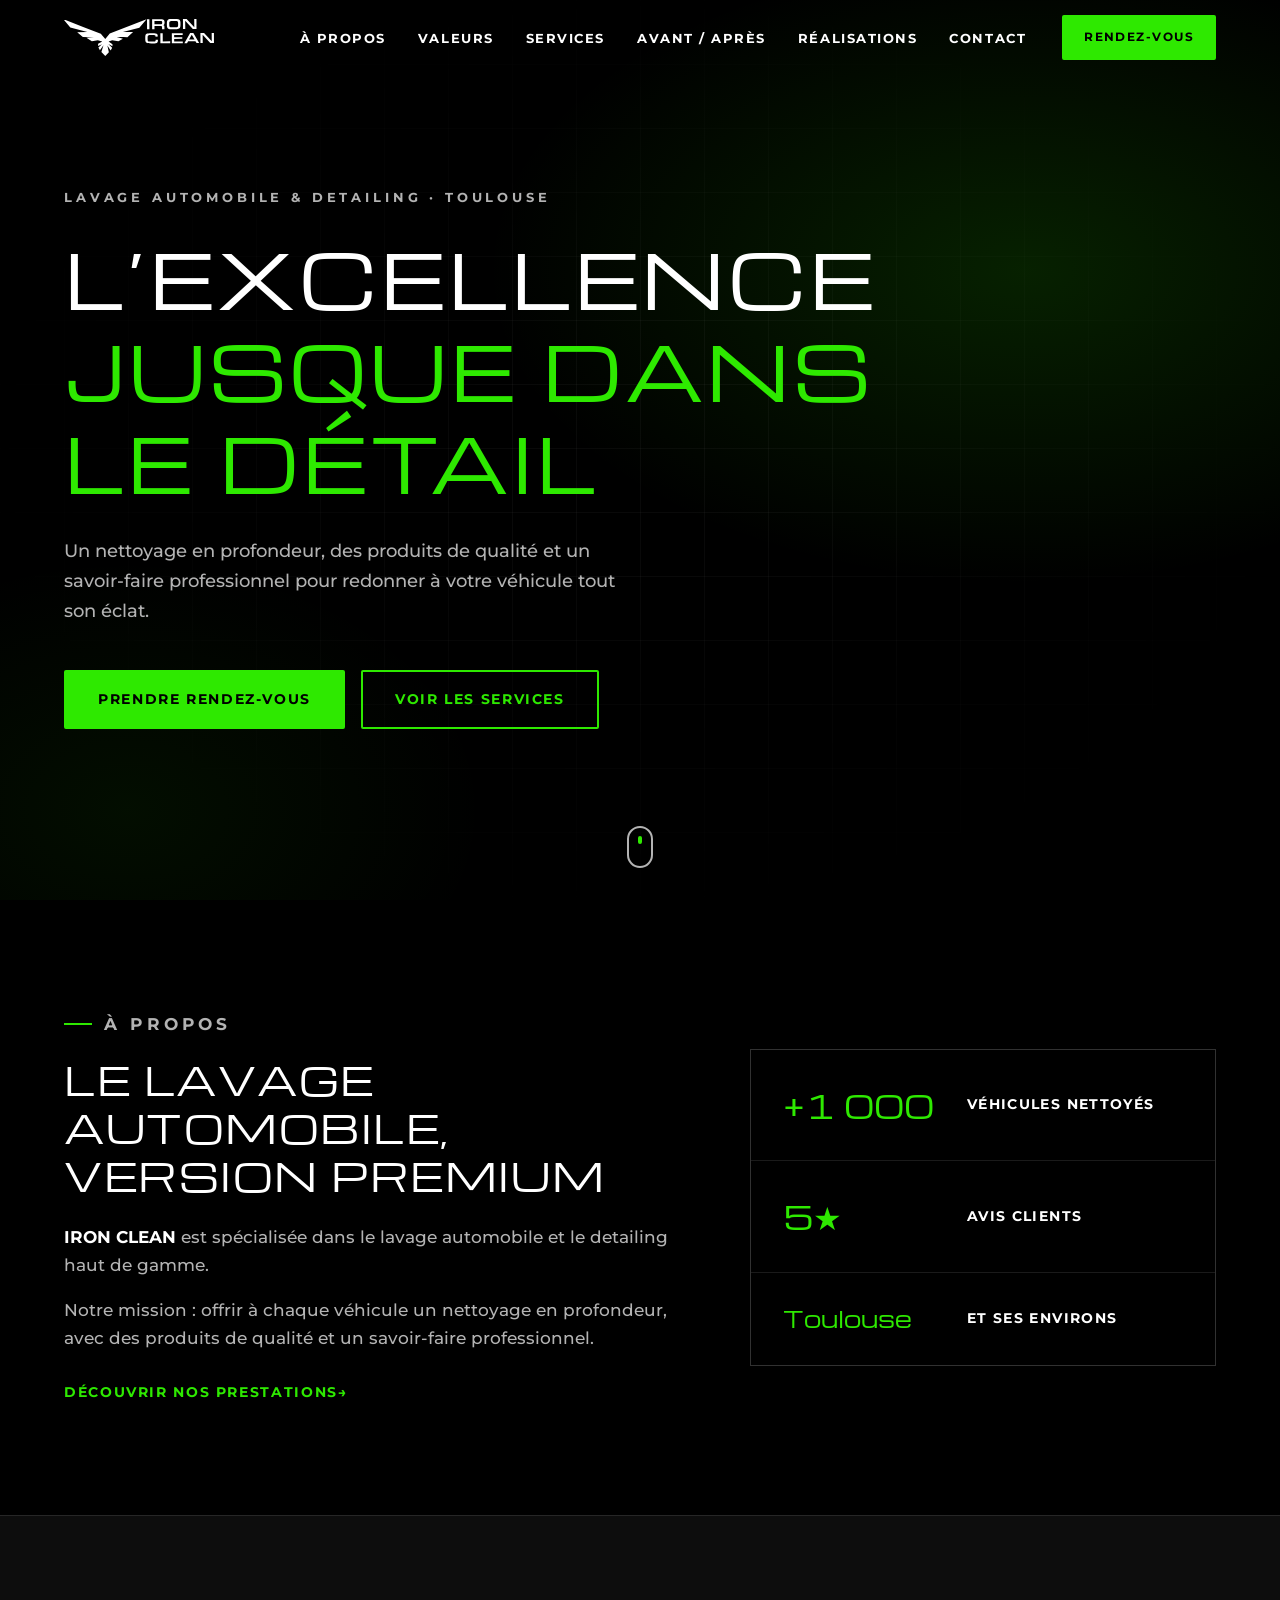
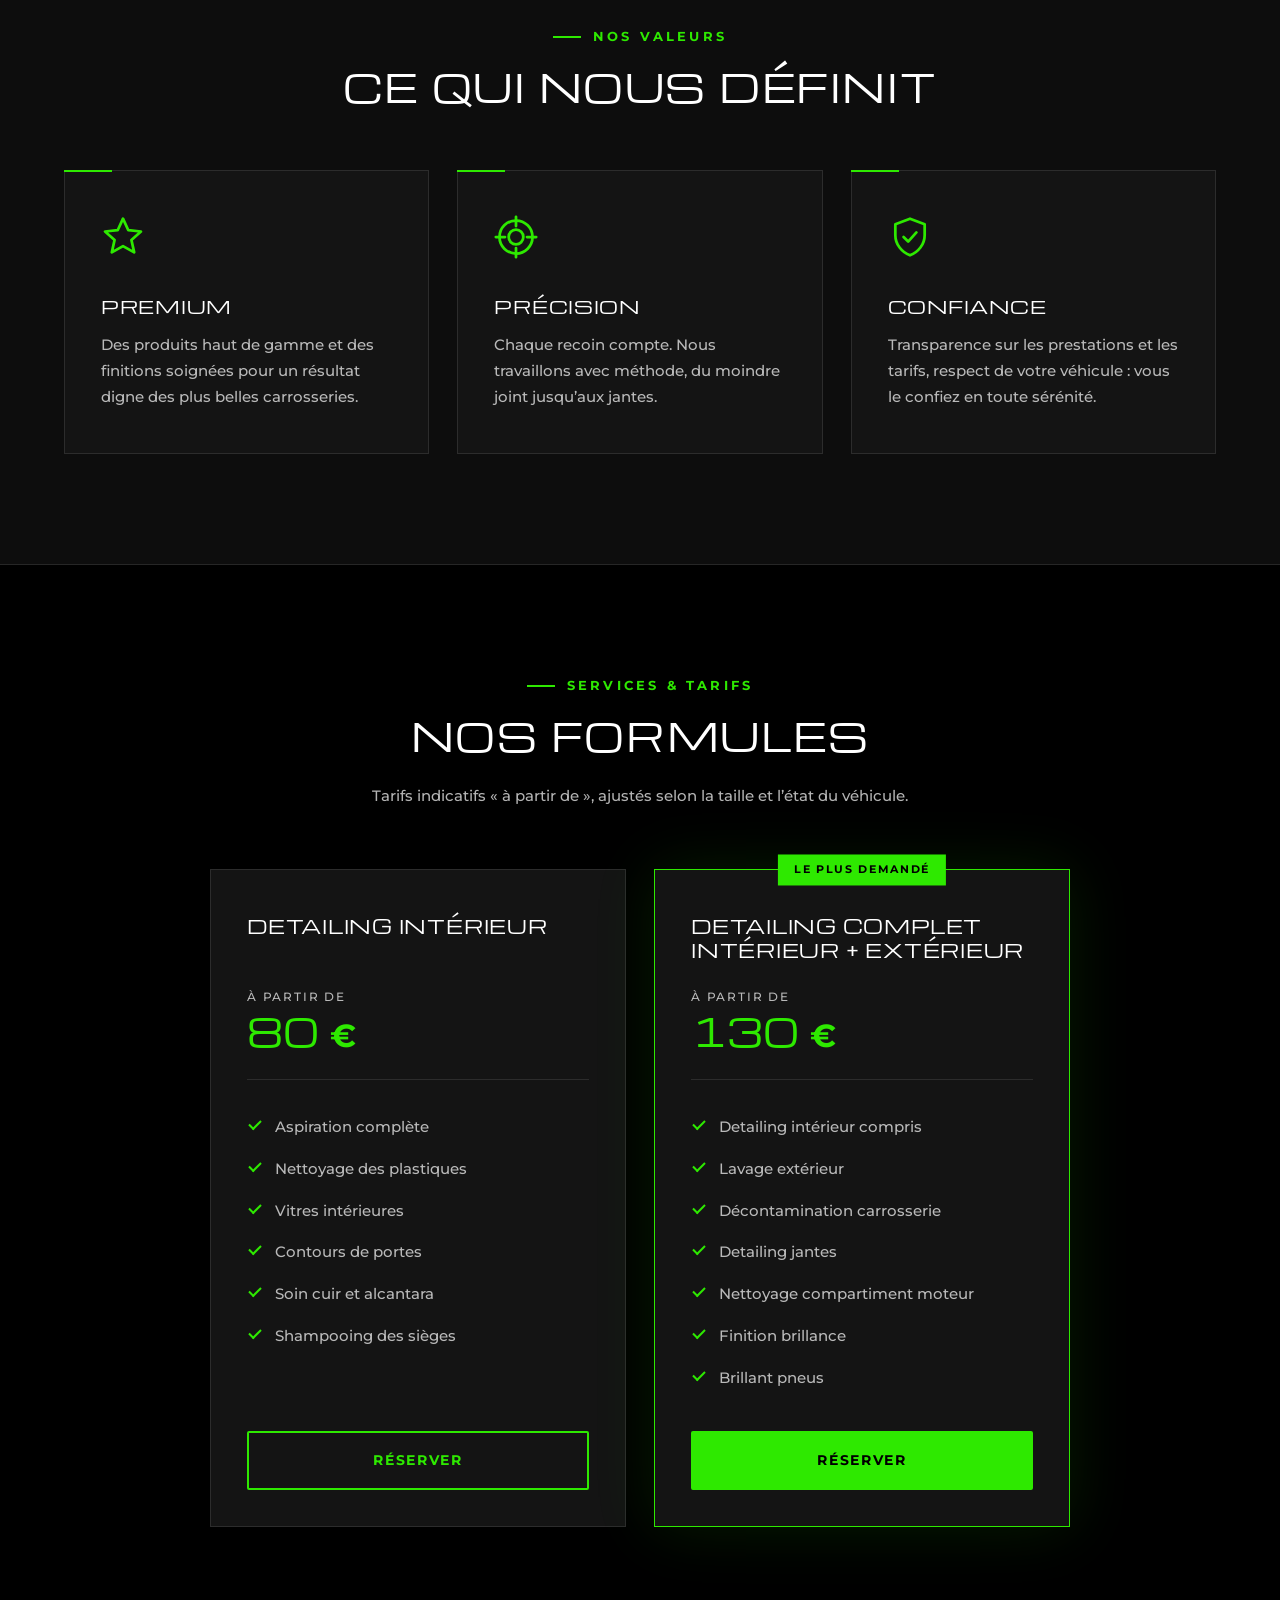
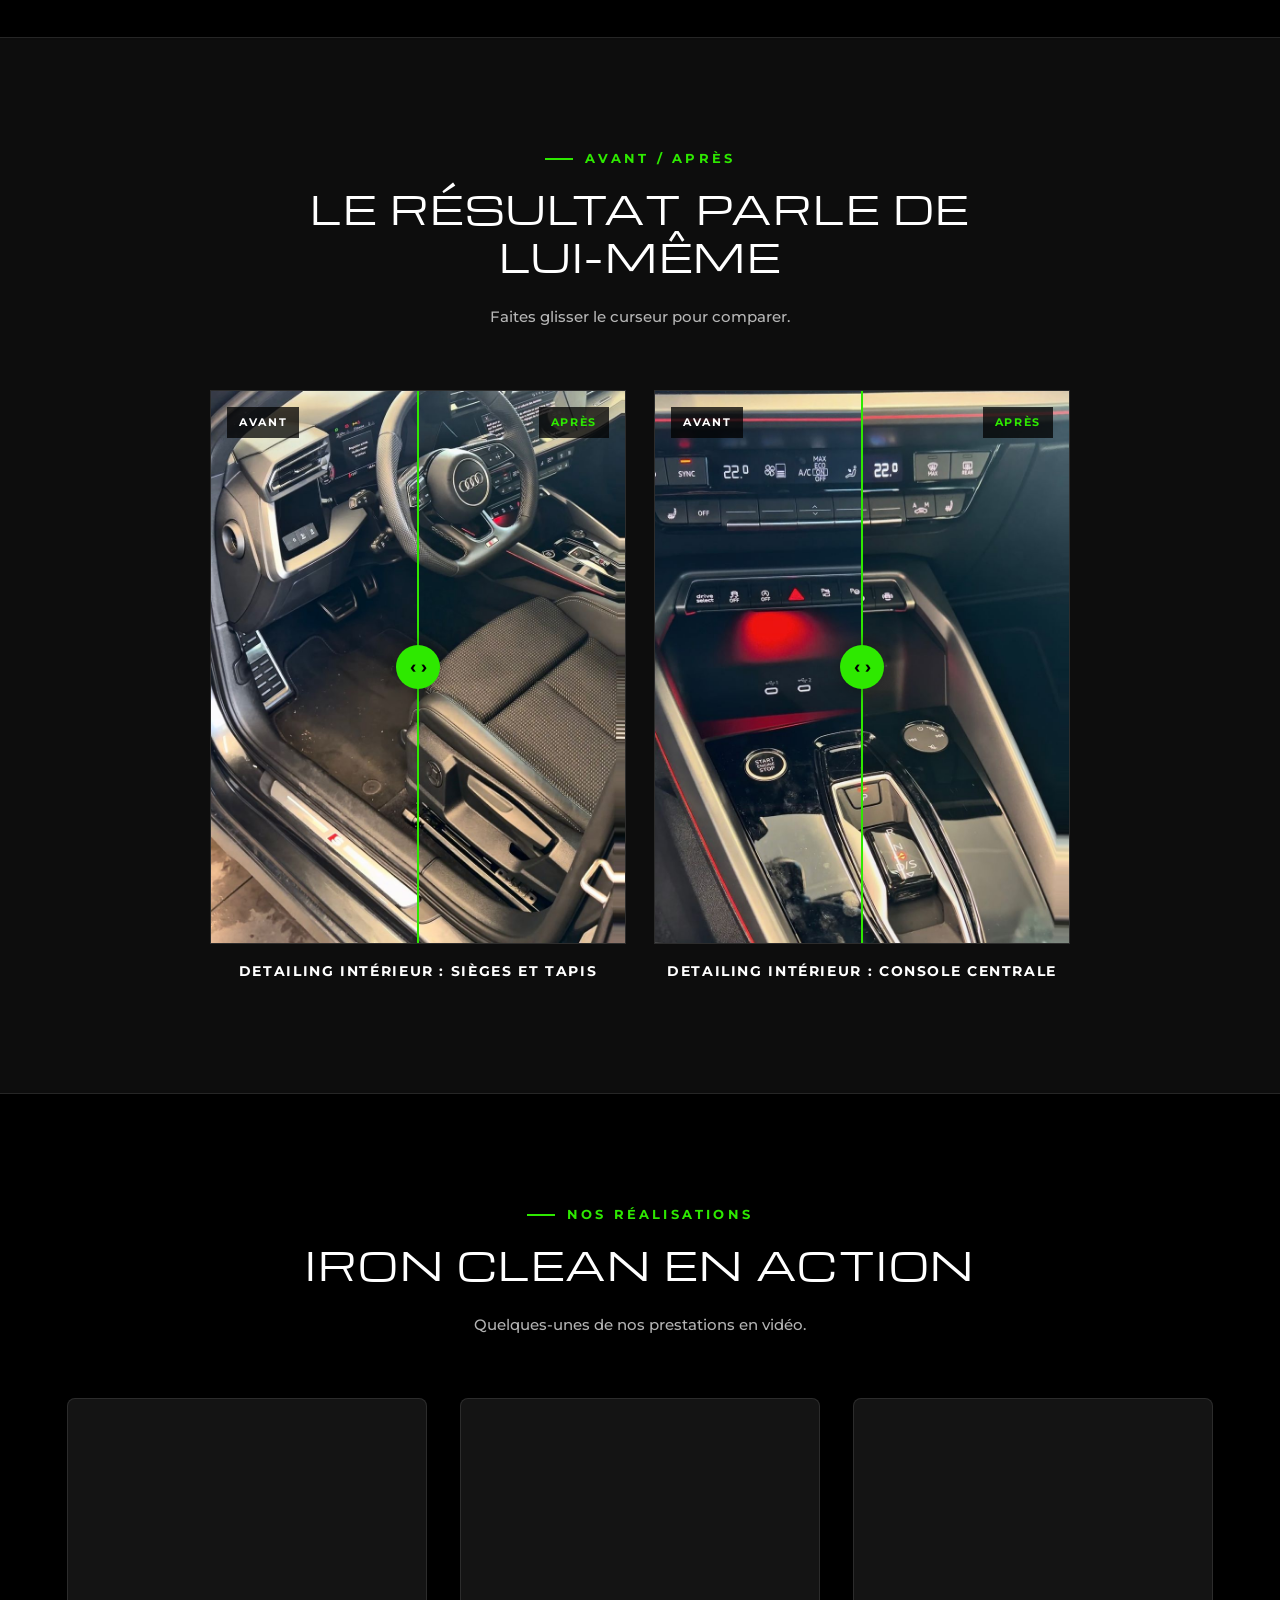
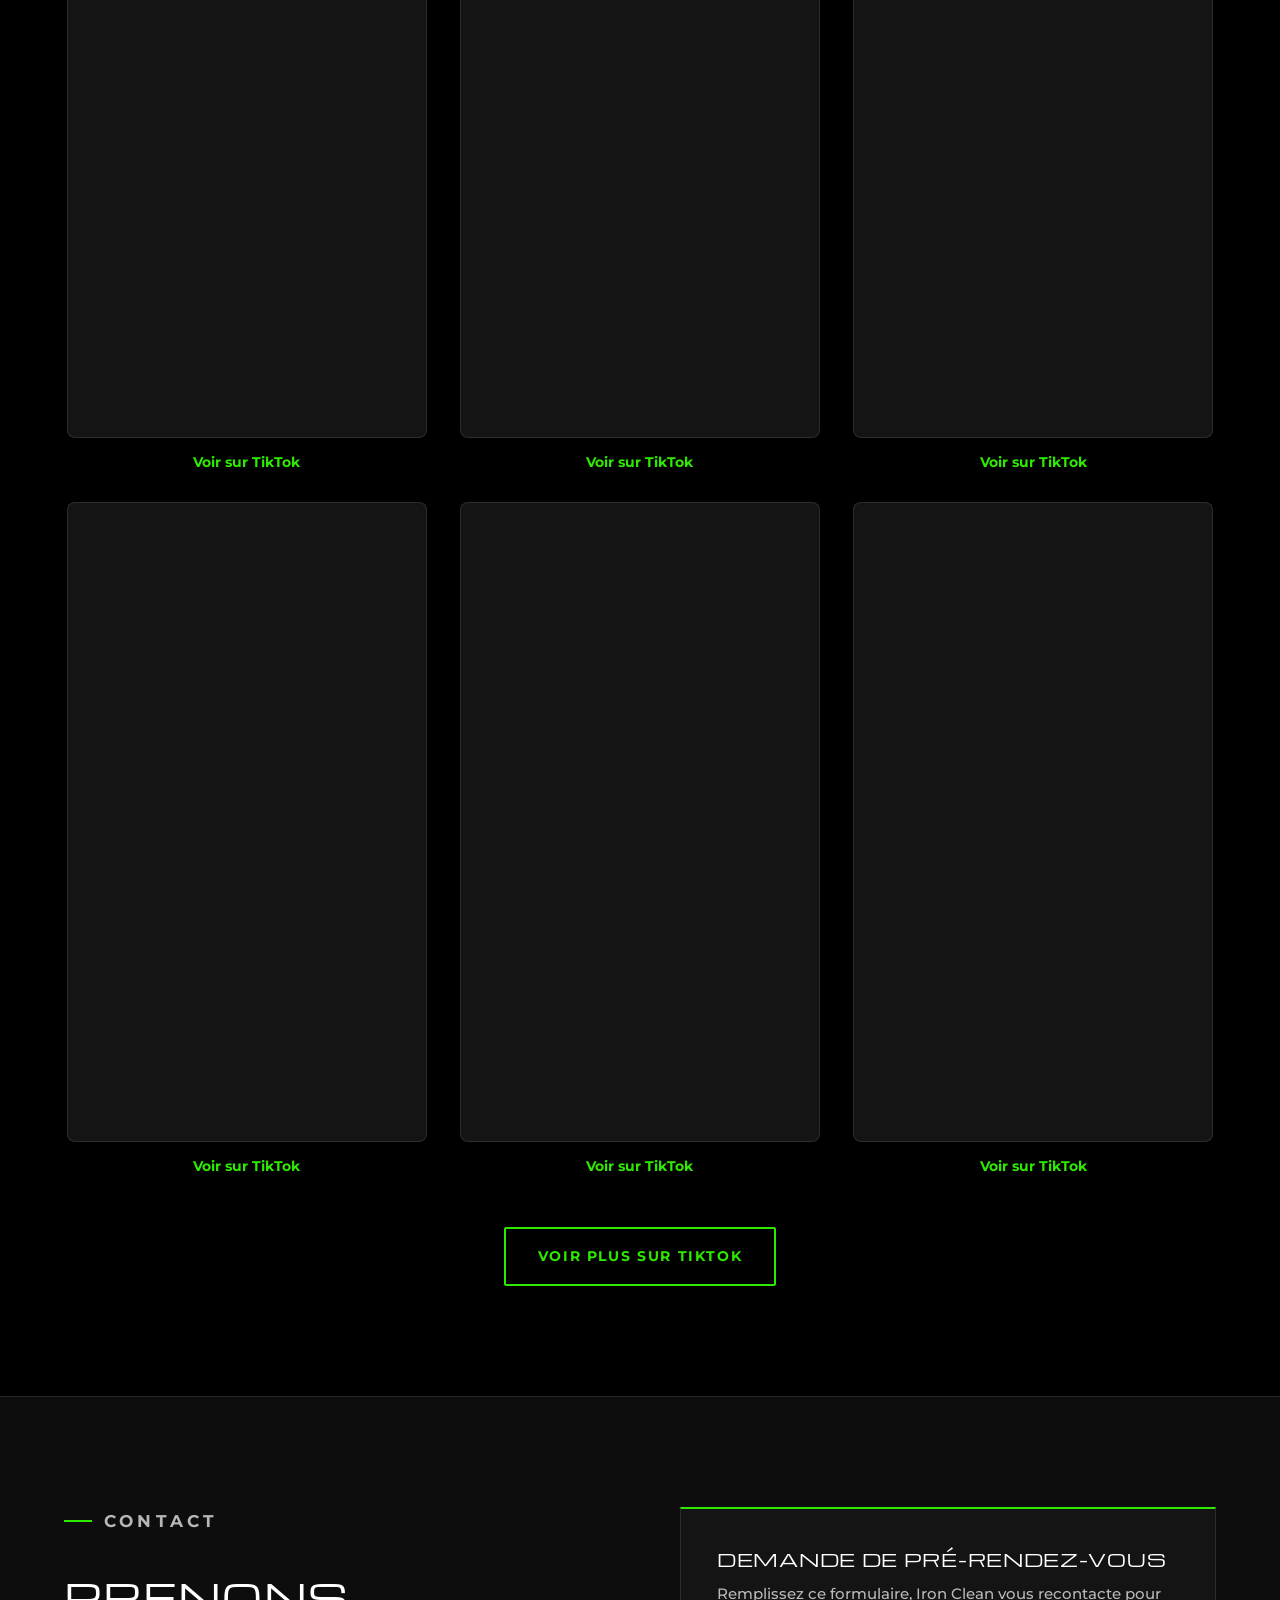
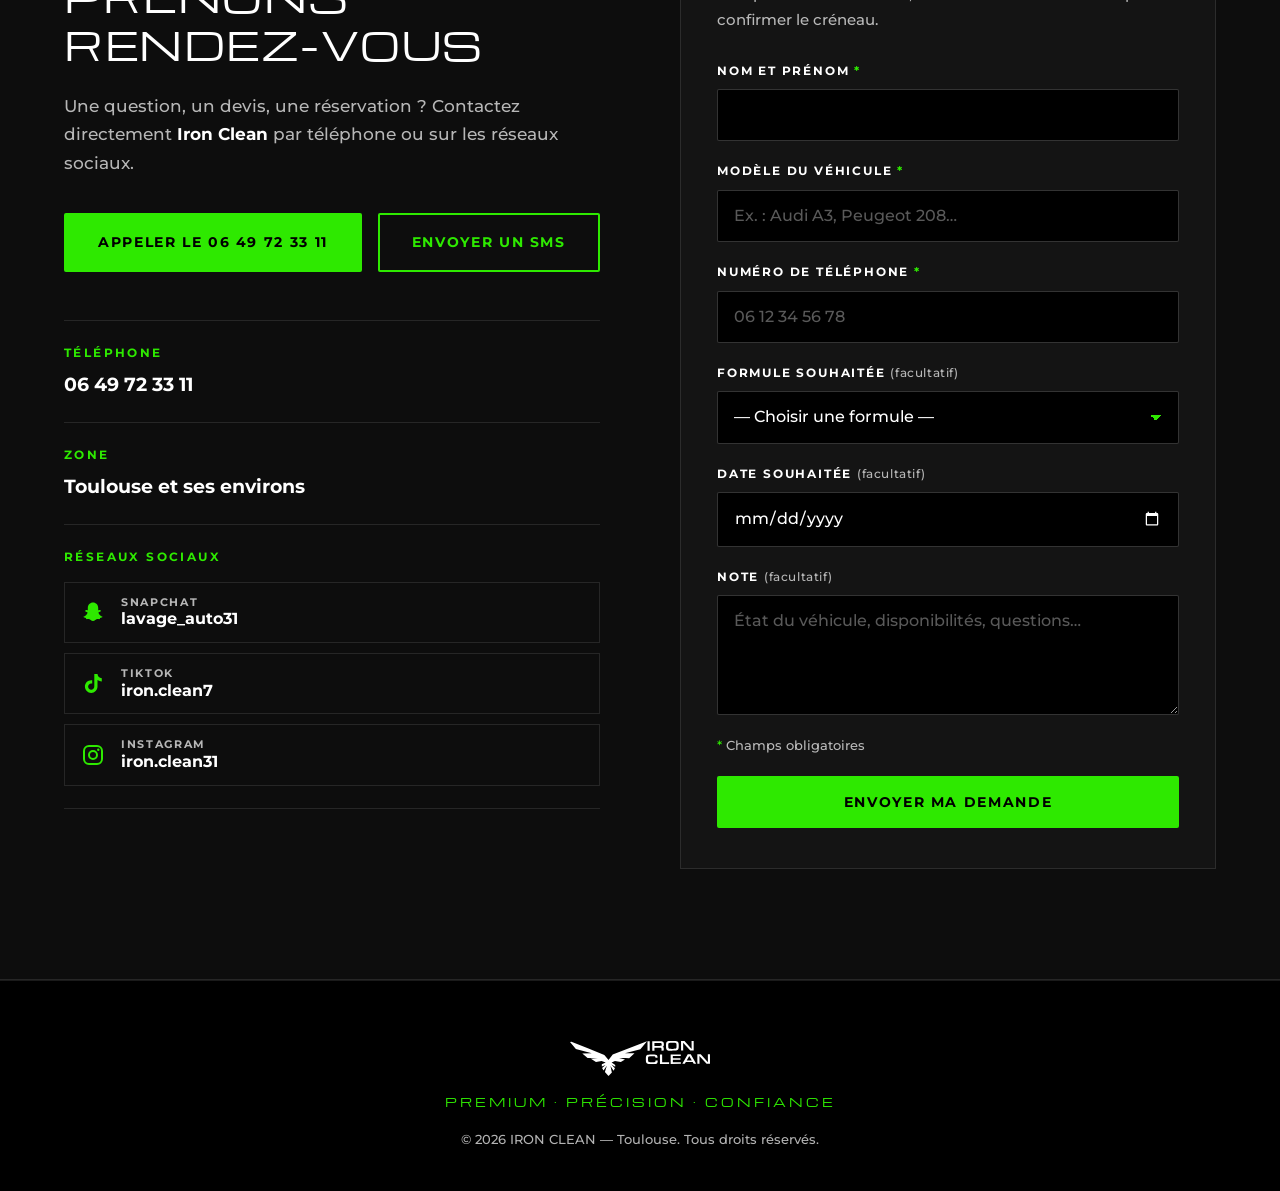
==== commit 95bf0641: "Vidéos TikTok : lecteur officiel en iframe au lieu de embed.js Remplace les blockquotes tiktok-embed" ====
--- a/index.html
+++ b/index.html
@@ -279,11 +279,10 @@
 
     <!-- ========================================================
          NOS RÉALISATIONS (vidéos TikTok)
-         Code d'intégration officiel de TikTok (<blockquote class="tiktok-embed">).
-         Le script TikTok (embed.js) n'est chargé qu'UNE seule fois, et seulement
-         quand on approche de cette section (voir js/script.js, partie 7) :
-         la page reste rapide à l'ouverture.
-         ➜ Pour changer une vidéo : remplacez l'identifiant dans "cite" et "data-video-id".
+         Lecteur officiel TikTok en iframe (https://www.tiktok.com/player/v1/ID).
+         Aucun script TikTok n'est chargé : chaque iframe se charge seulement
+         quand on approche de la vidéo (loading="lazy").
+         ➜ Pour changer une vidéo : remplacez l'identifiant dans "src" et dans le lien "Voir sur TikTok".
          ======================================================== -->
     <section class="section" id="realisations">
       <div class="container">
@@ -295,34 +294,40 @@
 
         <div class="grille grille--3 videos">
           <div class="video reveal">
-            <blockquote class="tiktok-embed" cite="https://www.tiktok.com/@iron.clean7/video/7695929950121037088" data-video-id="7695929950121037088" style="max-width: 605px; min-width: 280px;">
-              <section><a target="_blank" rel="noopener" title="@iron.clean7" href="https://www.tiktok.com/@iron.clean7?refer=embed">@iron.clean7</a></section>
-            </blockquote>
-          </div>
-          <div class="video reveal">
-            <blockquote class="tiktok-embed" cite="https://www.tiktok.com/@iron.clean7/video/7698483129694162209" data-video-id="7698483129694162209" style="max-width: 605px; min-width: 280px;">
-              <section><a target="_blank" rel="noopener" title="@iron.clean7" href="https://www.tiktok.com/@iron.clean7?refer=embed">@iron.clean7</a></section>
-            </blockquote>
-          </div>
-          <div class="video reveal">
-            <blockquote class="tiktok-embed" cite="https://www.tiktok.com/@iron.clean7/video/7700608299057581345" data-video-id="7700608299057581345" style="max-width: 605px; min-width: 280px;">
-              <section><a target="_blank" rel="noopener" title="@iron.clean7" href="https://www.tiktok.com/@iron.clean7?refer=embed">@iron.clean7</a></section>
-            </blockquote>
-          </div>
-          <div class="video reveal">
-            <blockquote class="tiktok-embed" cite="https://www.tiktok.com/@iron.clean7/video/7701501129284275489" data-video-id="7701501129284275489" style="max-width: 605px; min-width: 280px;">
-              <section><a target="_blank" rel="noopener" title="@iron.clean7" href="https://www.tiktok.com/@iron.clean7?refer=embed">@iron.clean7</a></section>
-            </blockquote>
-          </div>
-          <div class="video reveal">
-            <blockquote class="tiktok-embed" cite="https://www.tiktok.com/@iron.clean7/video/7694970964706118944" data-video-id="7694970964706118944" style="max-width: 605px; min-width: 280px;">
-              <section><a target="_blank" rel="noopener" title="@iron.clean7" href="https://www.tiktok.com/@iron.clean7?refer=embed">@iron.clean7</a></section>
-            </blockquote>
-          </div>
-          <div class="video reveal">
-            <blockquote class="tiktok-embed" cite="https://www.tiktok.com/@iron.clean7/video/7693244122148244769" data-video-id="7693244122148244769" style="max-width: 605px; min-width: 280px;">
-              <section><a target="_blank" rel="noopener" title="@iron.clean7" href="https://www.tiktok.com/@iron.clean7?refer=embed">@iron.clean7</a></section>
-            </blockquote>
+            <div class="video__cadre">
+              <iframe src="https://www.tiktok.com/player/v1/7695929950121037088" title="Vidéo TikTok Iron Clean 1" loading="lazy" allow="fullscreen; encrypted-media; picture-in-picture" allowfullscreen></iframe>
+            </div>
+            <a class="video__lien" href="https://www.tiktok.com/@iron.clean7/video/7695929950121037088" target="_blank" rel="noopener">Voir sur TikTok</a>
+          </div>
+          <div class="video reveal">
+            <div class="video__cadre">
+              <iframe src="https://www.tiktok.com/player/v1/7698483129694162209" title="Vidéo TikTok Iron Clean 2" loading="lazy" allow="fullscreen; encrypted-media; picture-in-picture" allowfullscreen></iframe>
+            </div>
+            <a class="video__lien" href="https://www.tiktok.com/@iron.clean7/video/7698483129694162209" target="_blank" rel="noopener">Voir sur TikTok</a>
+          </div>
+          <div class="video reveal">
+            <div class="video__cadre">
+              <iframe src="https://www.tiktok.com/player/v1/7700608299057581345" title="Vidéo TikTok Iron Clean 3" loading="lazy" allow="fullscreen; encrypted-media; picture-in-picture" allowfullscreen></iframe>
+            </div>
+            <a class="video__lien" href="https://www.tiktok.com/@iron.clean7/video/7700608299057581345" target="_blank" rel="noopener">Voir sur TikTok</a>
+          </div>
+          <div class="video reveal">
+            <div class="video__cadre">
+              <iframe src="https://www.tiktok.com/player/v1/7701501129284275489" title="Vidéo TikTok Iron Clean 4" loading="lazy" allow="fullscreen; encrypted-media; picture-in-picture" allowfullscreen></iframe>
+            </div>
+            <a class="video__lien" href="https://www.tiktok.com/@iron.clean7/video/7701501129284275489" target="_blank" rel="noopener">Voir sur TikTok</a>
+          </div>
+          <div class="video reveal">
+            <div class="video__cadre">
+              <iframe src="https://www.tiktok.com/player/v1/7694970964706118944" title="Vidéo TikTok Iron Clean 5" loading="lazy" allow="fullscreen; encrypted-media; picture-in-picture" allowfullscreen></iframe>
+            </div>
+            <a class="video__lien" href="https://www.tiktok.com/@iron.clean7/video/7694970964706118944" target="_blank" rel="noopener">Voir sur TikTok</a>
+          </div>
+          <div class="video reveal">
+            <div class="video__cadre">
+              <iframe src="https://www.tiktok.com/player/v1/7693244122148244769" title="Vidéo TikTok Iron Clean 6" loading="lazy" allow="fullscreen; encrypted-media; picture-in-picture" allowfullscreen></iframe>
+            </div>
+            <a class="video__lien" href="https://www.tiktok.com/@iron.clean7/video/7693244122148244769" target="_blank" rel="noopener">Voir sur TikTok</a>
           </div>
         </div>
 
--- a/css/style.css
+++ b/css/style.css
@@ -1050,32 +1050,43 @@
 
 .video {
   display: flex;
-  justify-content: center;
+  flex-direction: column;
+  align-items: center;
+  gap: 12px;
   min-width: 0;             /* évite qu'une vidéo élargisse la colonne */
 }
 
-/* Bloc TikTok avant le chargement du lecteur : cadre aux couleurs du site */
-.video .tiktok-embed {
+/* Cadre vertical 9:16 aux coins arrondis qui contient le lecteur TikTok */
+.video__cadre {
+  position: relative;
   width: 100%;
-  margin: 0 !important;
-  min-height: 560px;
+  max-width: 360px;         /* évite une vidéo démesurée sur mobile */
+  aspect-ratio: 9 / 16;
   background: var(--gris-carte);
-  border: 1px solid var(--bordure) !important;
-  border-radius: 8px !important;
-  display: flex;
-  align-items: center;
-  justify-content: center;
+  border: 1px solid var(--bordure);
+  border-radius: 8px;
   overflow: hidden;
 }
 
-.video .tiktok-embed section a {
-  color: var(--vert);
-  font-weight: 700;
-}
-
-/* Une fois le lecteur chargé, TikTok remplace le bloc par une iframe */
-.video iframe {
-  max-width: 100%;
+.video__cadre iframe {
+  position: absolute;
+  inset: 0;
+  width: 100%;
+  height: 100%;
+  border: 0;
+}
+
+/* Petit lien "Voir sur TikTok" sous chaque vidéo */
+.video__lien {
+  color: var(--vert);
+  font-size: 0.9rem;
+  font-weight: 700;
+  text-decoration: none;
+}
+
+.video__lien:hover,
+.video__lien:focus-visible {
+  text-decoration: underline;
 }
 
 .realisations__suite {
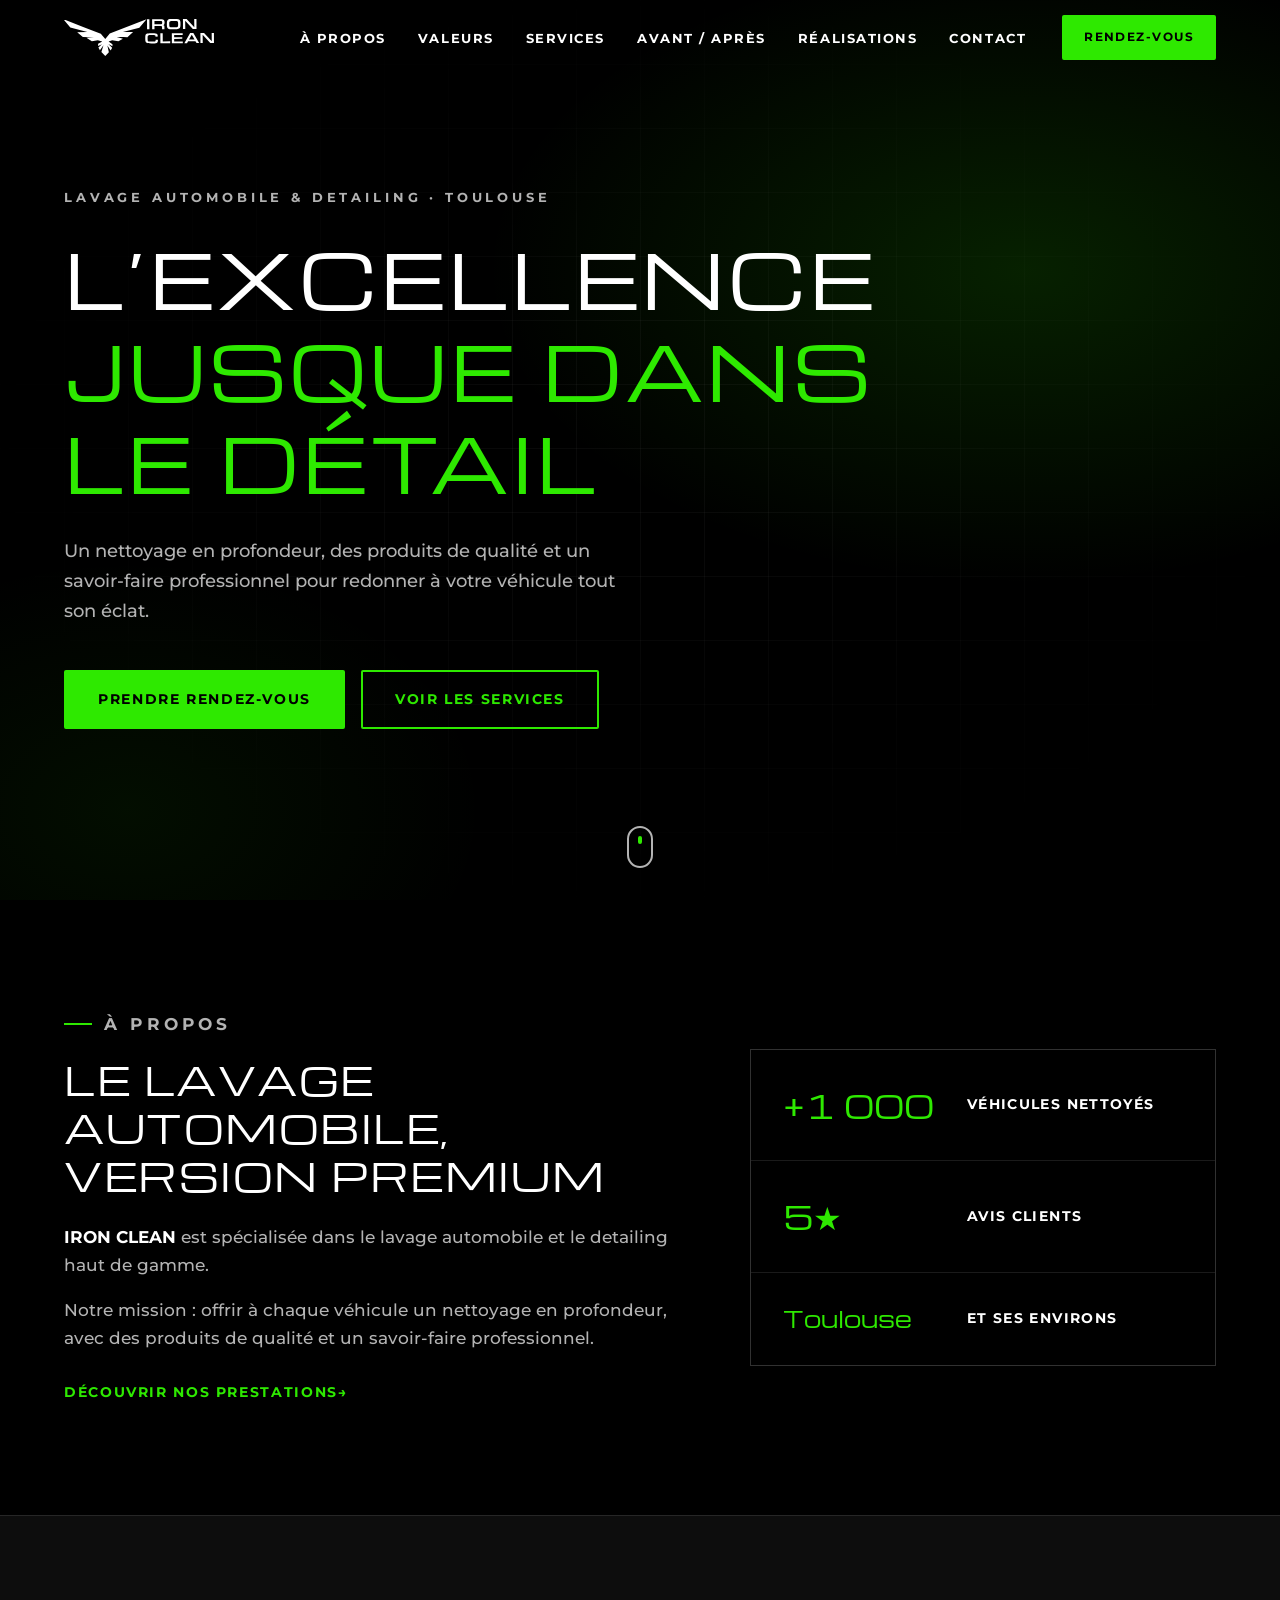
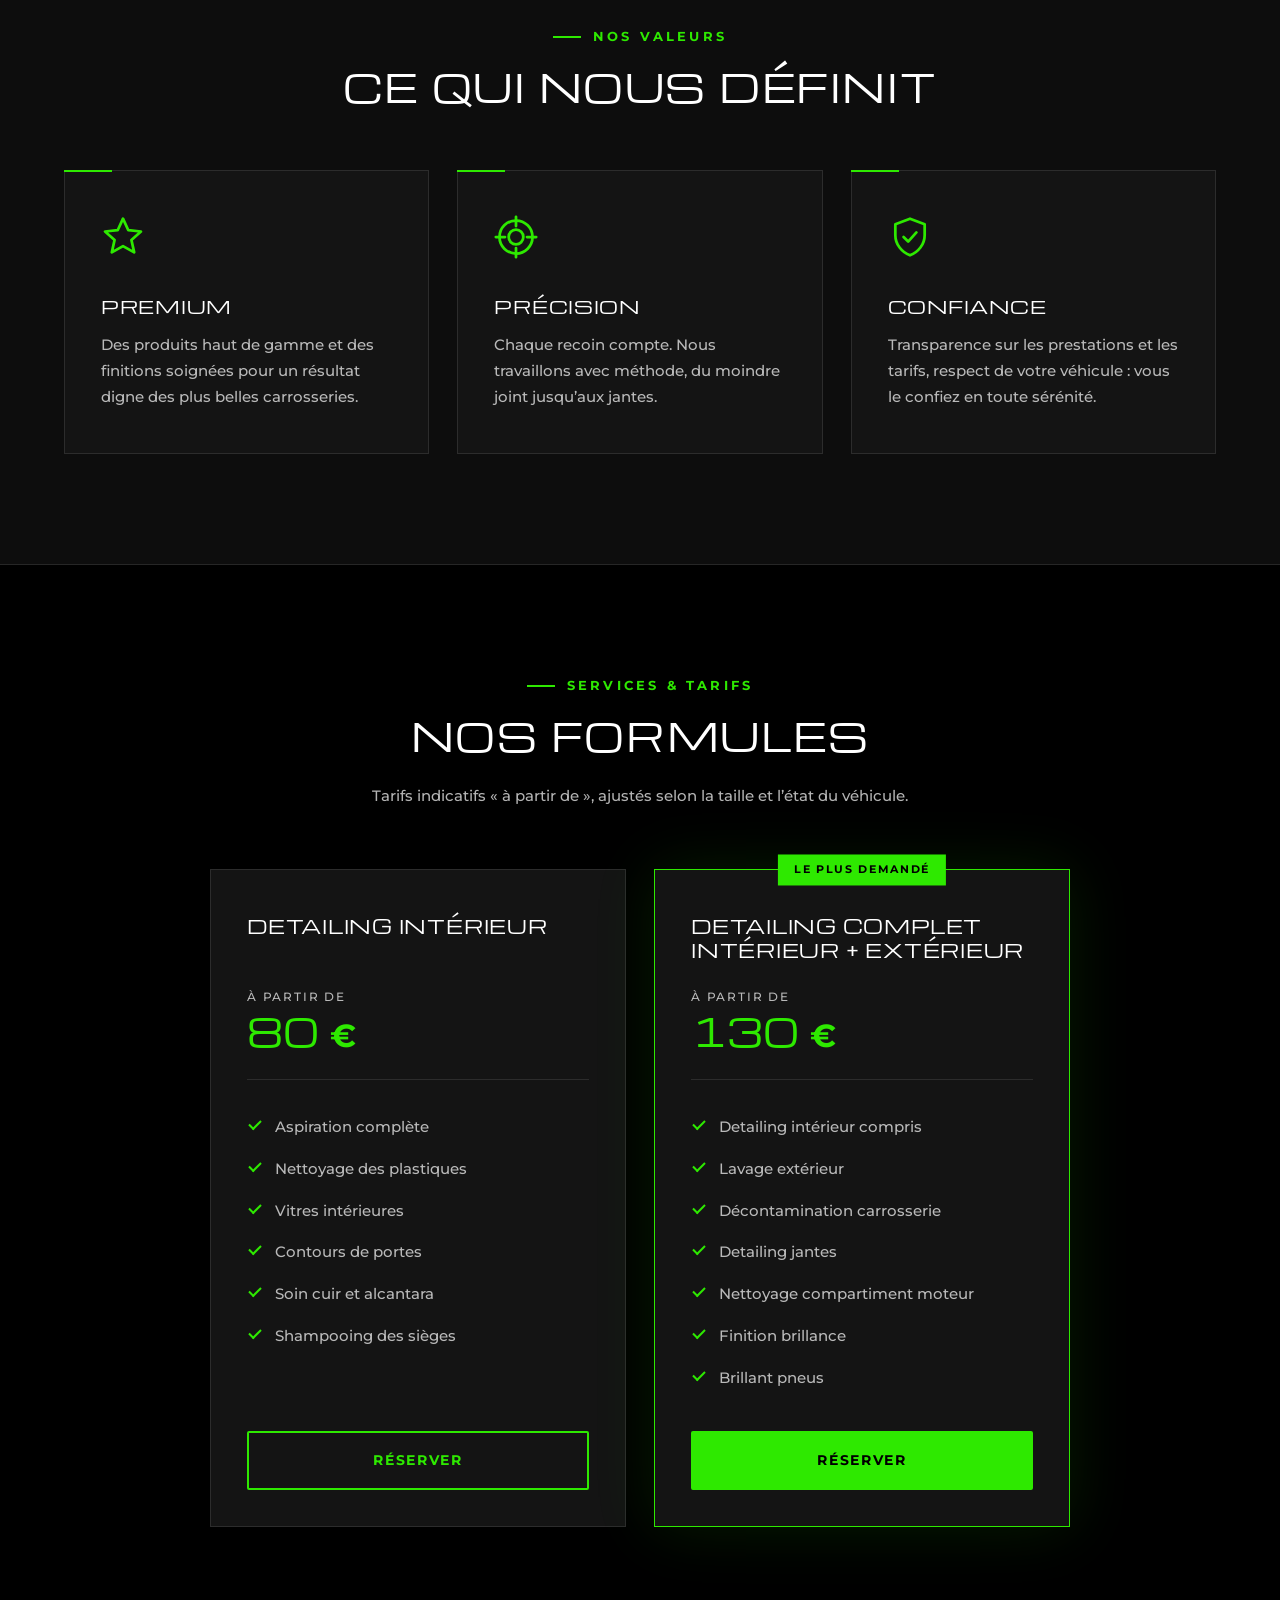
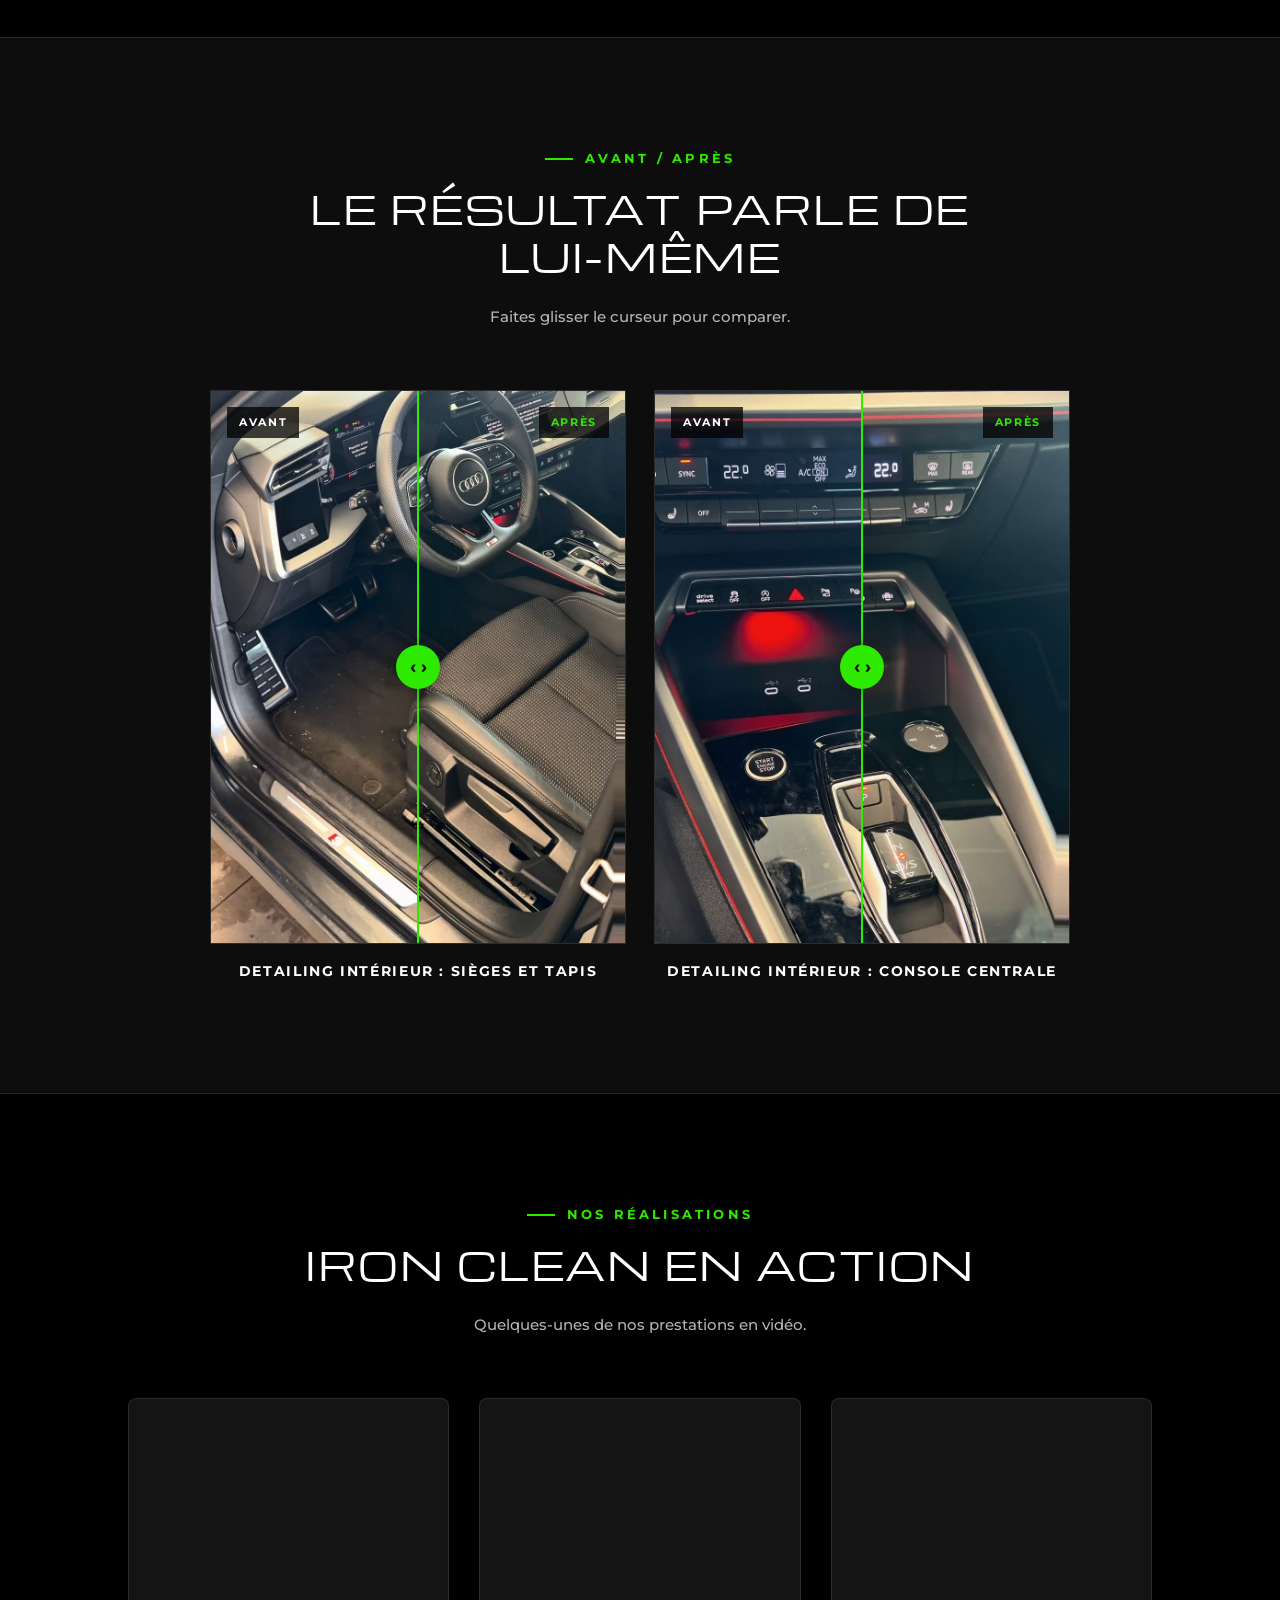
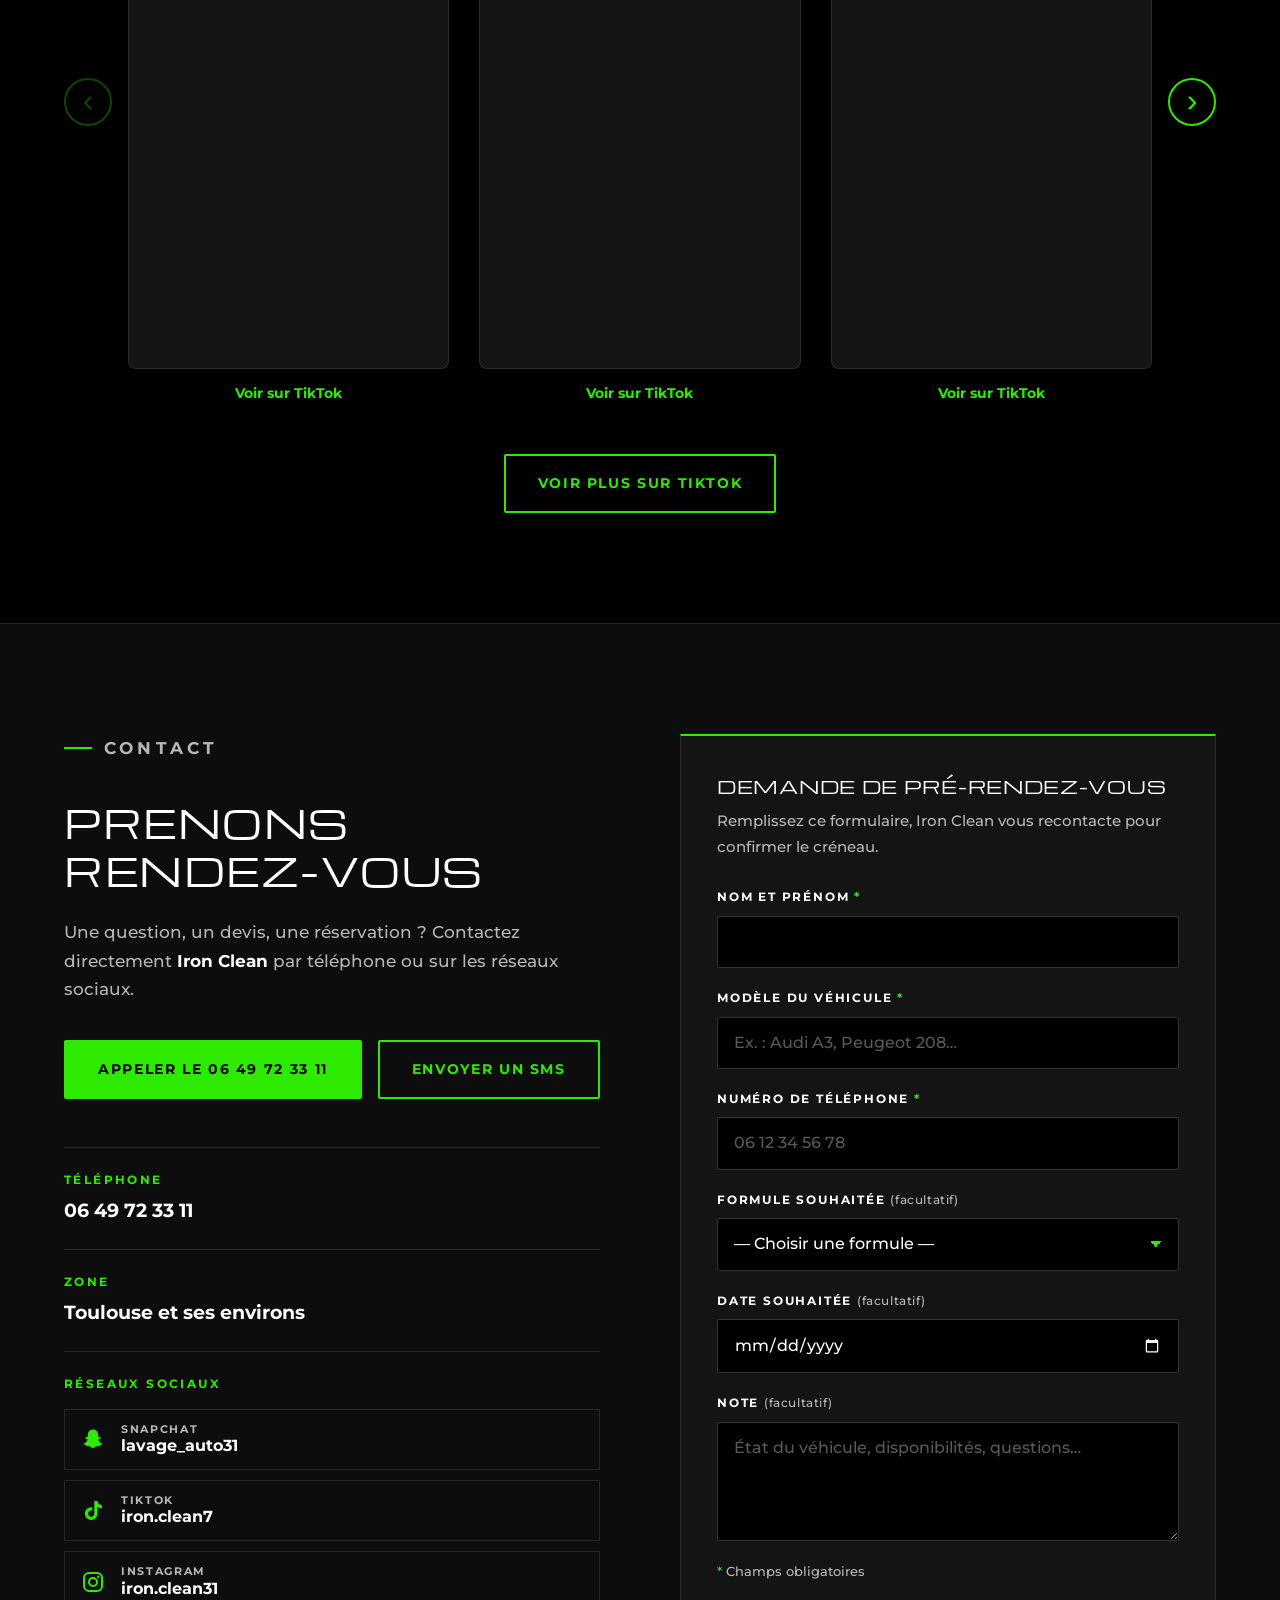
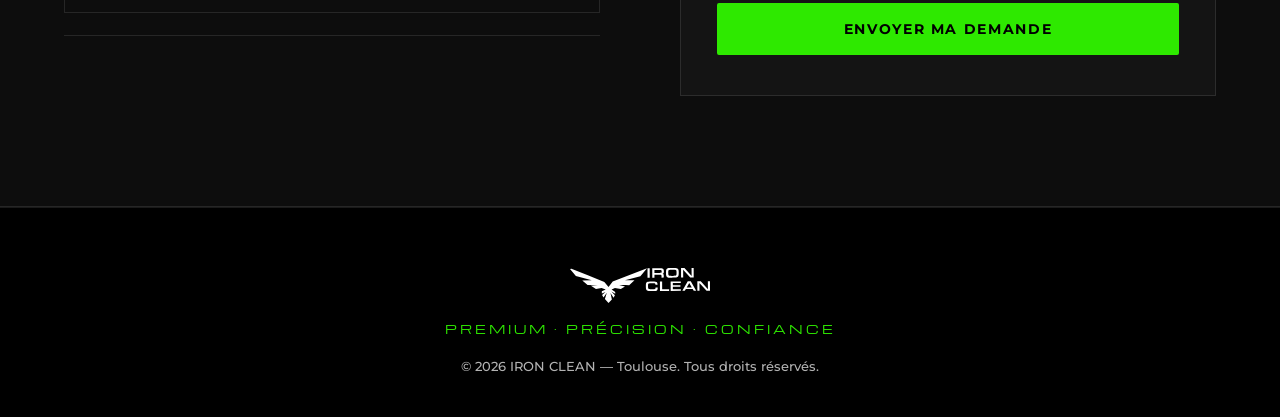
==== commit 76c3c53f: "Réalisations : carrousel horizontal des vidéos TikTok - Une seule rangée qui défile, scroll-snap, ba" ====
--- a/index.html
+++ b/index.html
@@ -292,43 +292,51 @@
           <p class="note">Quelques-unes de nos prestations en vidéo.</p>
         </div>
 
-        <div class="grille grille--3 videos">
-          <div class="video reveal">
-            <div class="video__cadre">
-              <iframe src="https://www.tiktok.com/player/v1/7695929950121037088" title="Vidéo TikTok Iron Clean 1" loading="lazy" allow="fullscreen; encrypted-media; picture-in-picture" allowfullscreen></iframe>
-            </div>
-            <a class="video__lien" href="https://www.tiktok.com/@iron.clean7/video/7695929950121037088" target="_blank" rel="noopener">Voir sur TikTok</a>
+        <!-- Carrousel : une rangée de vidéos qui défile horizontalement.
+             Flèches ‹ › sur ordinateur, glissement au doigt sur mobile (voir js/script.js, partie 9). -->
+        <div class="carrousel reveal">
+          <button class="carrousel__fleche carrousel__fleche--prec" type="button" aria-label="Vidéos précédentes" disabled>&#8249;</button>
+
+          <div class="carrousel__piste videos" role="region" aria-label="Vidéos de nos réalisations" tabindex="0">
+            <div class="video">
+              <div class="video__cadre">
+                <iframe src="https://www.tiktok.com/player/v1/7695929950121037088" title="Vidéo TikTok Iron Clean 1" loading="lazy" allow="fullscreen; encrypted-media; picture-in-picture" allowfullscreen></iframe>
+              </div>
+              <a class="video__lien" href="https://www.tiktok.com/@iron.clean7/video/7695929950121037088" target="_blank" rel="noopener">Voir sur TikTok</a>
+            </div>
+            <div class="video">
+              <div class="video__cadre">
+                <iframe src="https://www.tiktok.com/player/v1/7698483129694162209" title="Vidéo TikTok Iron Clean 2" loading="lazy" allow="fullscreen; encrypted-media; picture-in-picture" allowfullscreen></iframe>
+              </div>
+              <a class="video__lien" href="https://www.tiktok.com/@iron.clean7/video/7698483129694162209" target="_blank" rel="noopener">Voir sur TikTok</a>
+            </div>
+            <div class="video">
+              <div class="video__cadre">
+                <iframe src="https://www.tiktok.com/player/v1/7700608299057581345" title="Vidéo TikTok Iron Clean 3" loading="lazy" allow="fullscreen; encrypted-media; picture-in-picture" allowfullscreen></iframe>
+              </div>
+              <a class="video__lien" href="https://www.tiktok.com/@iron.clean7/video/7700608299057581345" target="_blank" rel="noopener">Voir sur TikTok</a>
+            </div>
+            <div class="video">
+              <div class="video__cadre">
+                <iframe src="https://www.tiktok.com/player/v1/7701501129284275489" title="Vidéo TikTok Iron Clean 4" loading="lazy" allow="fullscreen; encrypted-media; picture-in-picture" allowfullscreen></iframe>
+              </div>
+              <a class="video__lien" href="https://www.tiktok.com/@iron.clean7/video/7701501129284275489" target="_blank" rel="noopener">Voir sur TikTok</a>
+            </div>
+            <div class="video">
+              <div class="video__cadre">
+                <iframe src="https://www.tiktok.com/player/v1/7694970964706118944" title="Vidéo TikTok Iron Clean 5" loading="lazy" allow="fullscreen; encrypted-media; picture-in-picture" allowfullscreen></iframe>
+              </div>
+              <a class="video__lien" href="https://www.tiktok.com/@iron.clean7/video/7694970964706118944" target="_blank" rel="noopener">Voir sur TikTok</a>
+            </div>
+            <div class="video">
+              <div class="video__cadre">
+                <iframe src="https://www.tiktok.com/player/v1/7693244122148244769" title="Vidéo TikTok Iron Clean 6" loading="lazy" allow="fullscreen; encrypted-media; picture-in-picture" allowfullscreen></iframe>
+              </div>
+              <a class="video__lien" href="https://www.tiktok.com/@iron.clean7/video/7693244122148244769" target="_blank" rel="noopener">Voir sur TikTok</a>
+            </div>
           </div>
-          <div class="video reveal">
-            <div class="video__cadre">
-              <iframe src="https://www.tiktok.com/player/v1/7698483129694162209" title="Vidéo TikTok Iron Clean 2" loading="lazy" allow="fullscreen; encrypted-media; picture-in-picture" allowfullscreen></iframe>
-            </div>
-            <a class="video__lien" href="https://www.tiktok.com/@iron.clean7/video/7698483129694162209" target="_blank" rel="noopener">Voir sur TikTok</a>
-          </div>
-          <div class="video reveal">
-            <div class="video__cadre">
-              <iframe src="https://www.tiktok.com/player/v1/7700608299057581345" title="Vidéo TikTok Iron Clean 3" loading="lazy" allow="fullscreen; encrypted-media; picture-in-picture" allowfullscreen></iframe>
-            </div>
-            <a class="video__lien" href="https://www.tiktok.com/@iron.clean7/video/7700608299057581345" target="_blank" rel="noopener">Voir sur TikTok</a>
-          </div>
-          <div class="video reveal">
-            <div class="video__cadre">
-              <iframe src="https://www.tiktok.com/player/v1/7701501129284275489" title="Vidéo TikTok Iron Clean 4" loading="lazy" allow="fullscreen; encrypted-media; picture-in-picture" allowfullscreen></iframe>
-            </div>
-            <a class="video__lien" href="https://www.tiktok.com/@iron.clean7/video/7701501129284275489" target="_blank" rel="noopener">Voir sur TikTok</a>
-          </div>
-          <div class="video reveal">
-            <div class="video__cadre">
-              <iframe src="https://www.tiktok.com/player/v1/7694970964706118944" title="Vidéo TikTok Iron Clean 5" loading="lazy" allow="fullscreen; encrypted-media; picture-in-picture" allowfullscreen></iframe>
-            </div>
-            <a class="video__lien" href="https://www.tiktok.com/@iron.clean7/video/7694970964706118944" target="_blank" rel="noopener">Voir sur TikTok</a>
-          </div>
-          <div class="video reveal">
-            <div class="video__cadre">
-              <iframe src="https://www.tiktok.com/player/v1/7693244122148244769" title="Vidéo TikTok Iron Clean 6" loading="lazy" allow="fullscreen; encrypted-media; picture-in-picture" allowfullscreen></iframe>
-            </div>
-            <a class="video__lien" href="https://www.tiktok.com/@iron.clean7/video/7693244122148244769" target="_blank" rel="noopener">Voir sur TikTok</a>
-          </div>
+
+          <button class="carrousel__fleche carrousel__fleche--suiv" type="button" aria-label="Vidéos suivantes">&#8250;</button>
         </div>
 
         <div class="realisations__suite reveal">
--- a/css/style.css
+++ b/css/style.css
@@ -1044,11 +1044,71 @@
 /* ------------------------------------------------------------
    11 ter. NOS RÉALISATIONS (vidéos TikTok)
    ------------------------------------------------------------ */
-.videos {
-  align-items: start;
+/* Carrousel : [flèche ‹] [piste de vidéos] [flèche ›] */
+.carrousel {
+  --carrousel-ecart: 30px;      /* espace entre deux vidéos */
+  --carrousel-visibles: 3;      /* nombre de vidéos visibles en même temps */
+  display: grid;
+  grid-template-columns: auto minmax(0, 1fr) auto;
+  align-items: center;
+  gap: 16px;
+}
+
+/* La piste : une seule rangée qui défile horizontalement */
+.carrousel__piste {
+  display: flex;
+  gap: var(--carrousel-ecart);
+  overflow-x: auto;
+  overscroll-behavior-x: contain;
+  scroll-snap-type: x mandatory;   /* chaque vidéo se cale proprement */
+  scroll-behavior: smooth;
+  -webkit-overflow-scrolling: touch;
+  scrollbar-width: none;           /* cache la barre de défilement (Firefox) */
+  -ms-overflow-style: none;
+  border-radius: 8px;
+}
+
+.carrousel__piste::-webkit-scrollbar {
+  display: none;                   /* cache la barre de défilement (Chrome, Safari) */
+}
+
+.carrousel__piste:focus-visible {
+  outline: 2px solid var(--vert);
+  outline-offset: 4px;
+}
+
+/* Flèches rondes aux couleurs de la charte */
+.carrousel__fleche {
+  width: 48px;
+  height: 48px;
+  display: flex;
+  align-items: center;
+  justify-content: center;
+  padding: 0 0 4px;
+  border: 2px solid var(--vert);
+  border-radius: 50%;
+  background: transparent;
+  color: var(--vert);
+  font-size: 2rem;
+  line-height: 1;
+  cursor: pointer;
+  transition: background-color var(--transition), color var(--transition), opacity var(--transition);
+}
+
+.carrousel__fleche:hover:not(:disabled),
+.carrousel__fleche:focus-visible {
+  background: var(--vert);
+  color: var(--noir);
+}
+
+.carrousel__fleche:disabled {
+  opacity: 0.3;
+  cursor: default;
 }
 
 .video {
+  flex: 0 0 calc((100% - (var(--carrousel-visibles) - 1) * var(--carrousel-ecart)) / var(--carrousel-visibles));
+  scroll-snap-align: start;
   display: flex;
   flex-direction: column;
   align-items: center;
@@ -1201,7 +1261,8 @@
 
 /* Respect des personnes qui ont désactivé les animations dans leur système */
 @media (prefers-reduced-motion: reduce) {
-  html {
+  html,
+  .carrousel__piste {
     scroll-behavior: auto;
   }
   *,
@@ -1305,6 +1366,12 @@
     margin: 0 auto;
   }
 
+  /* Carrousel vidéos : 2 vidéos visibles sur tablette */
+  .carrousel {
+    --carrousel-visibles: 2;
+    --carrousel-ecart: 20px;
+  }
+
   /* Pour les tarifs, on laisse plus d'espace pour le badge */
   .tarifs {
     gap: 40px;
@@ -1339,6 +1406,29 @@
     margin-bottom: 44px;
   }
 
+  /* Carrousel vidéos sur téléphone : 1 vidéo + un bout de la suivante,
+     défilement au doigt, flèches masquées */
+  .carrousel {
+    display: block;
+    --carrousel-ecart: 14px;
+  }
+
+  .carrousel__fleche {
+    display: none;
+  }
+
+  /* La piste déborde jusqu'au bord de l'écran pour bien voir la vidéo suivante */
+  .carrousel__piste {
+    margin: 0 -20px;
+    padding: 0 20px;
+    scroll-padding: 0 20px;
+    border-radius: 0;
+  }
+
+  .video {
+    flex-basis: 80%;
+  }
+
   .grille--2 {
     grid-template-columns: 1fr;
   }
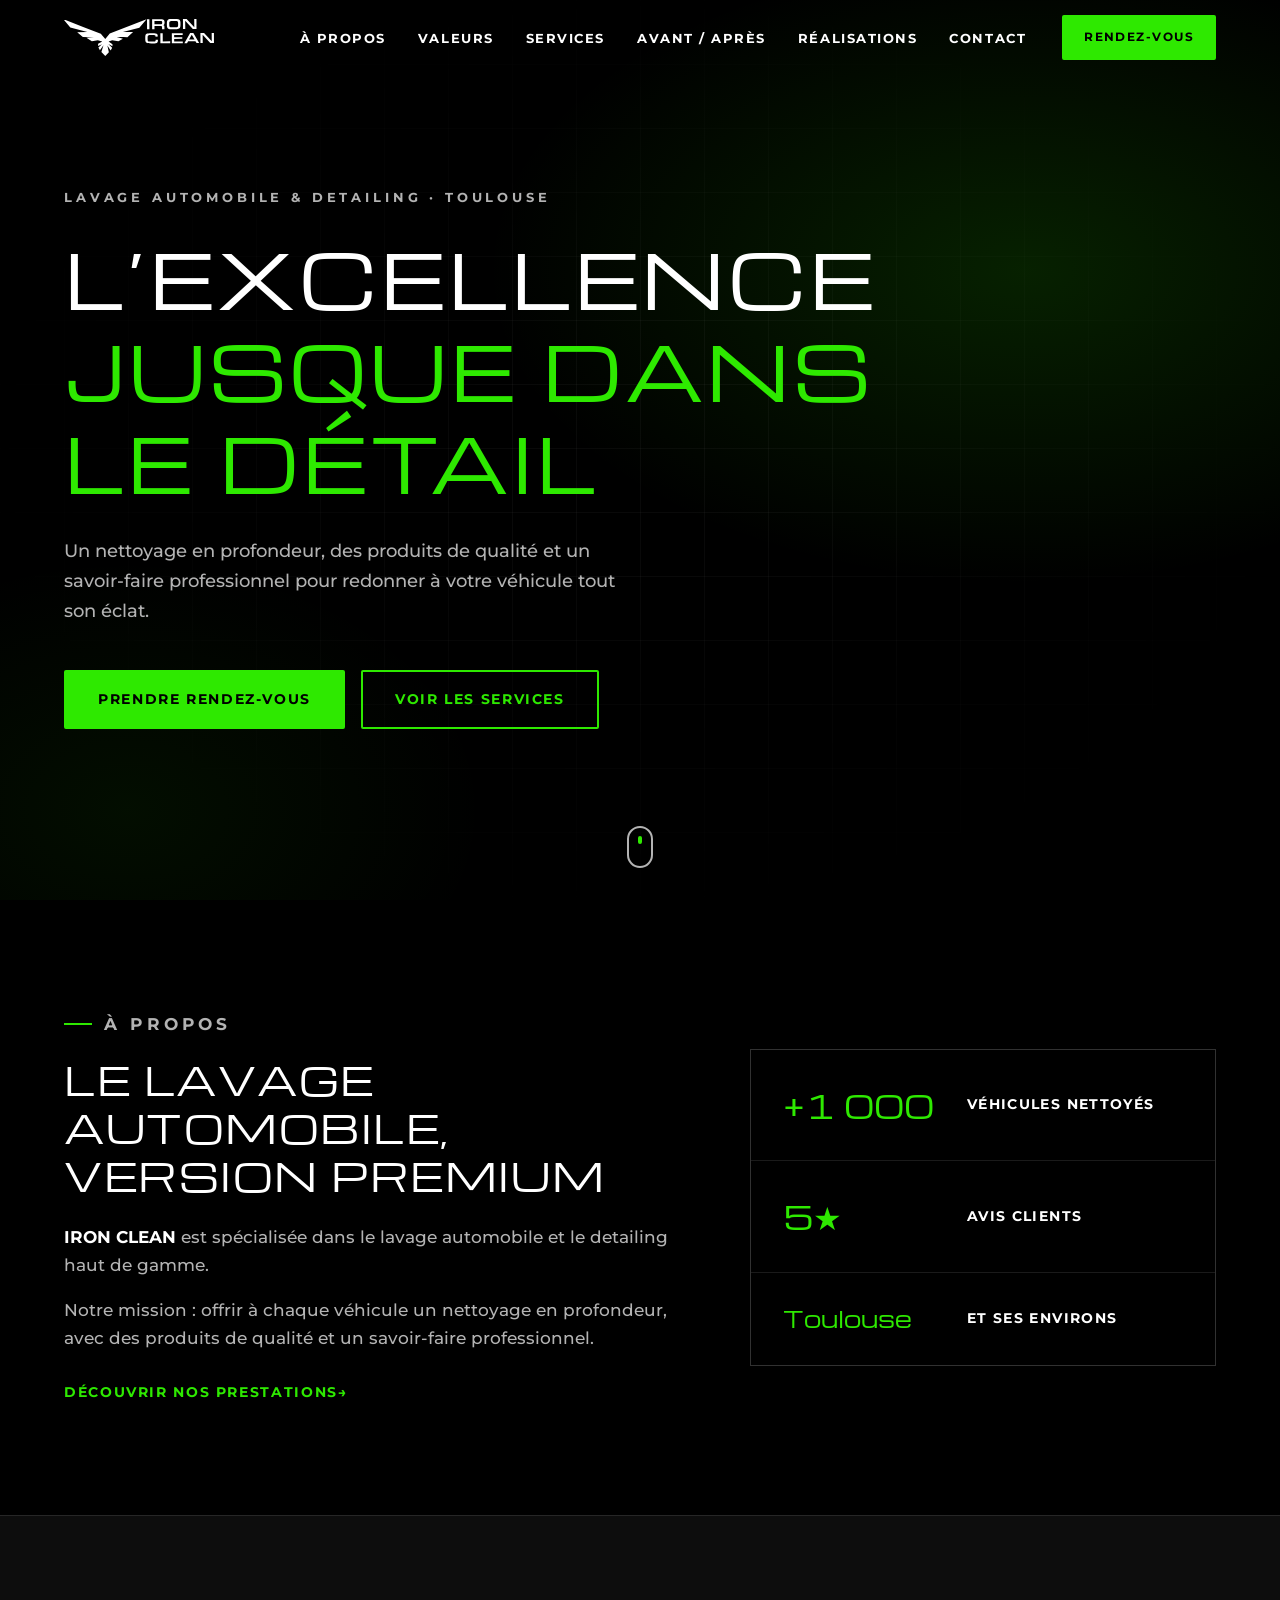
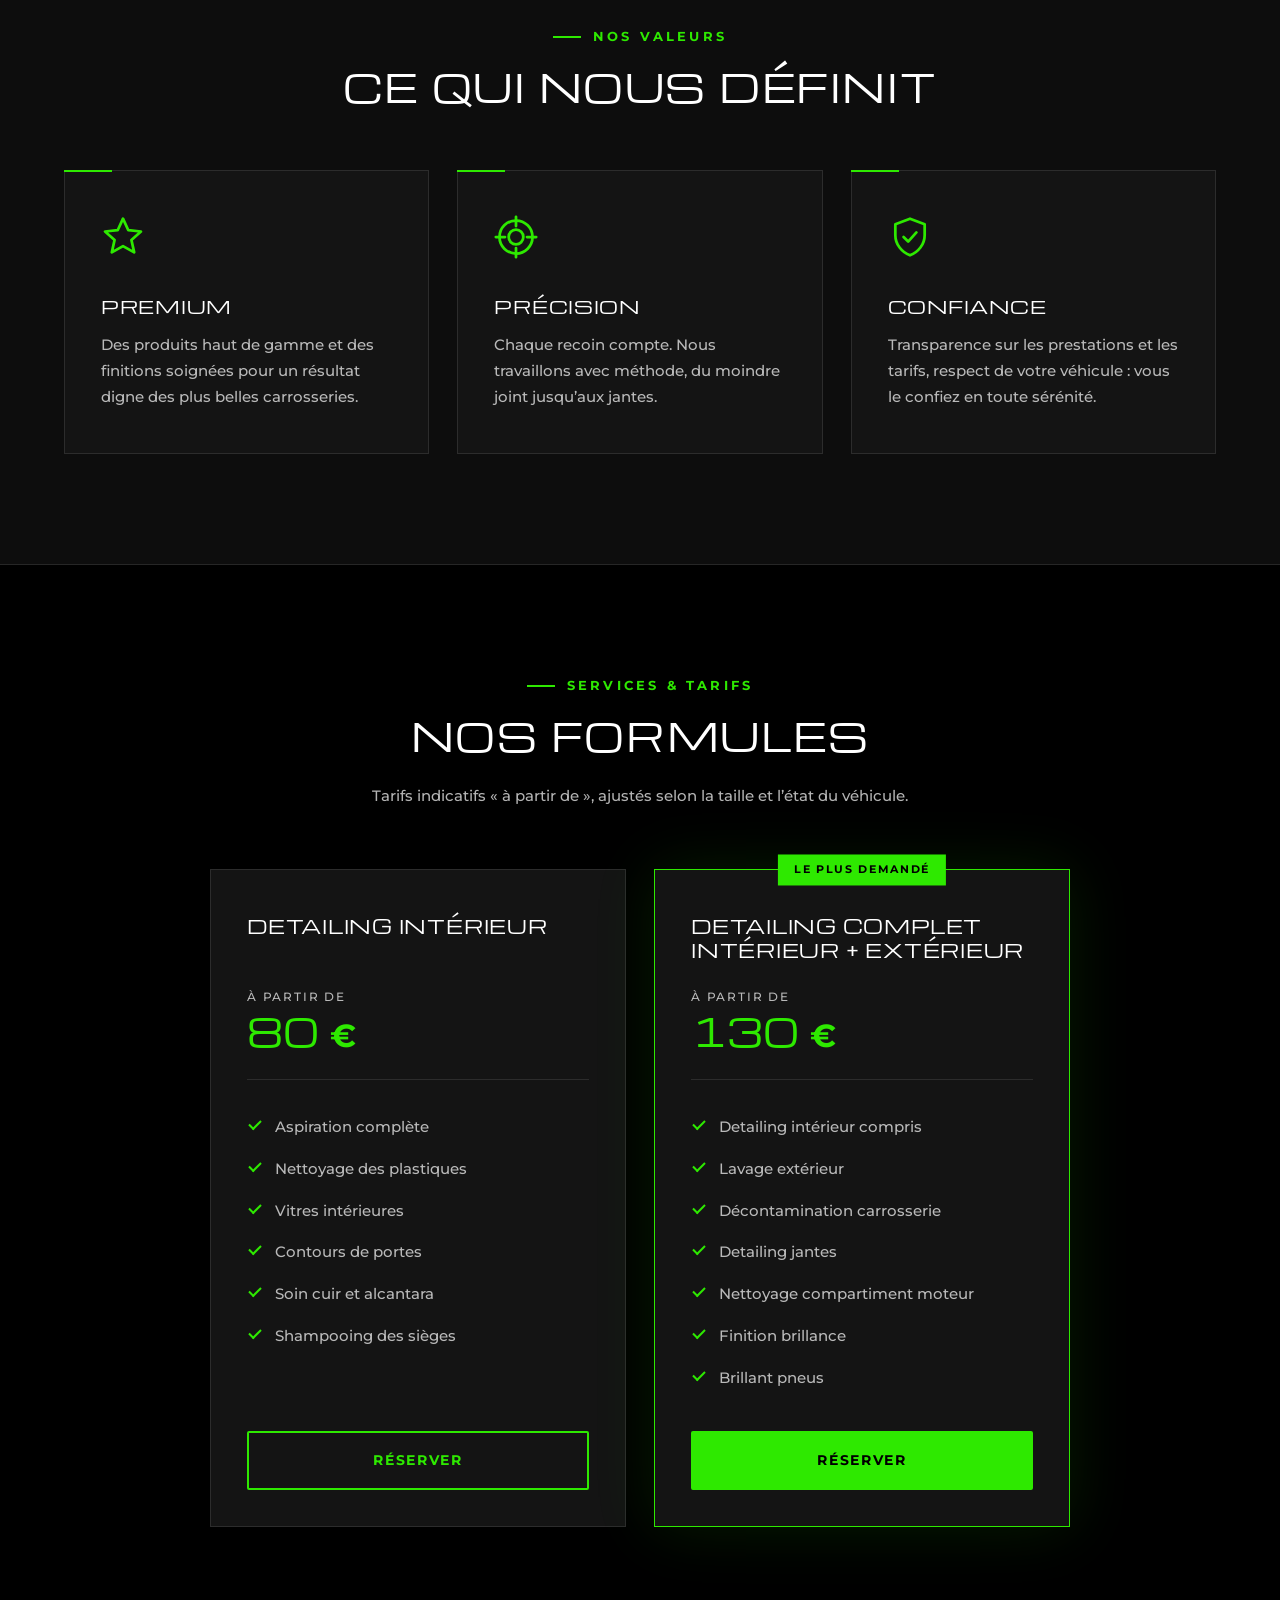
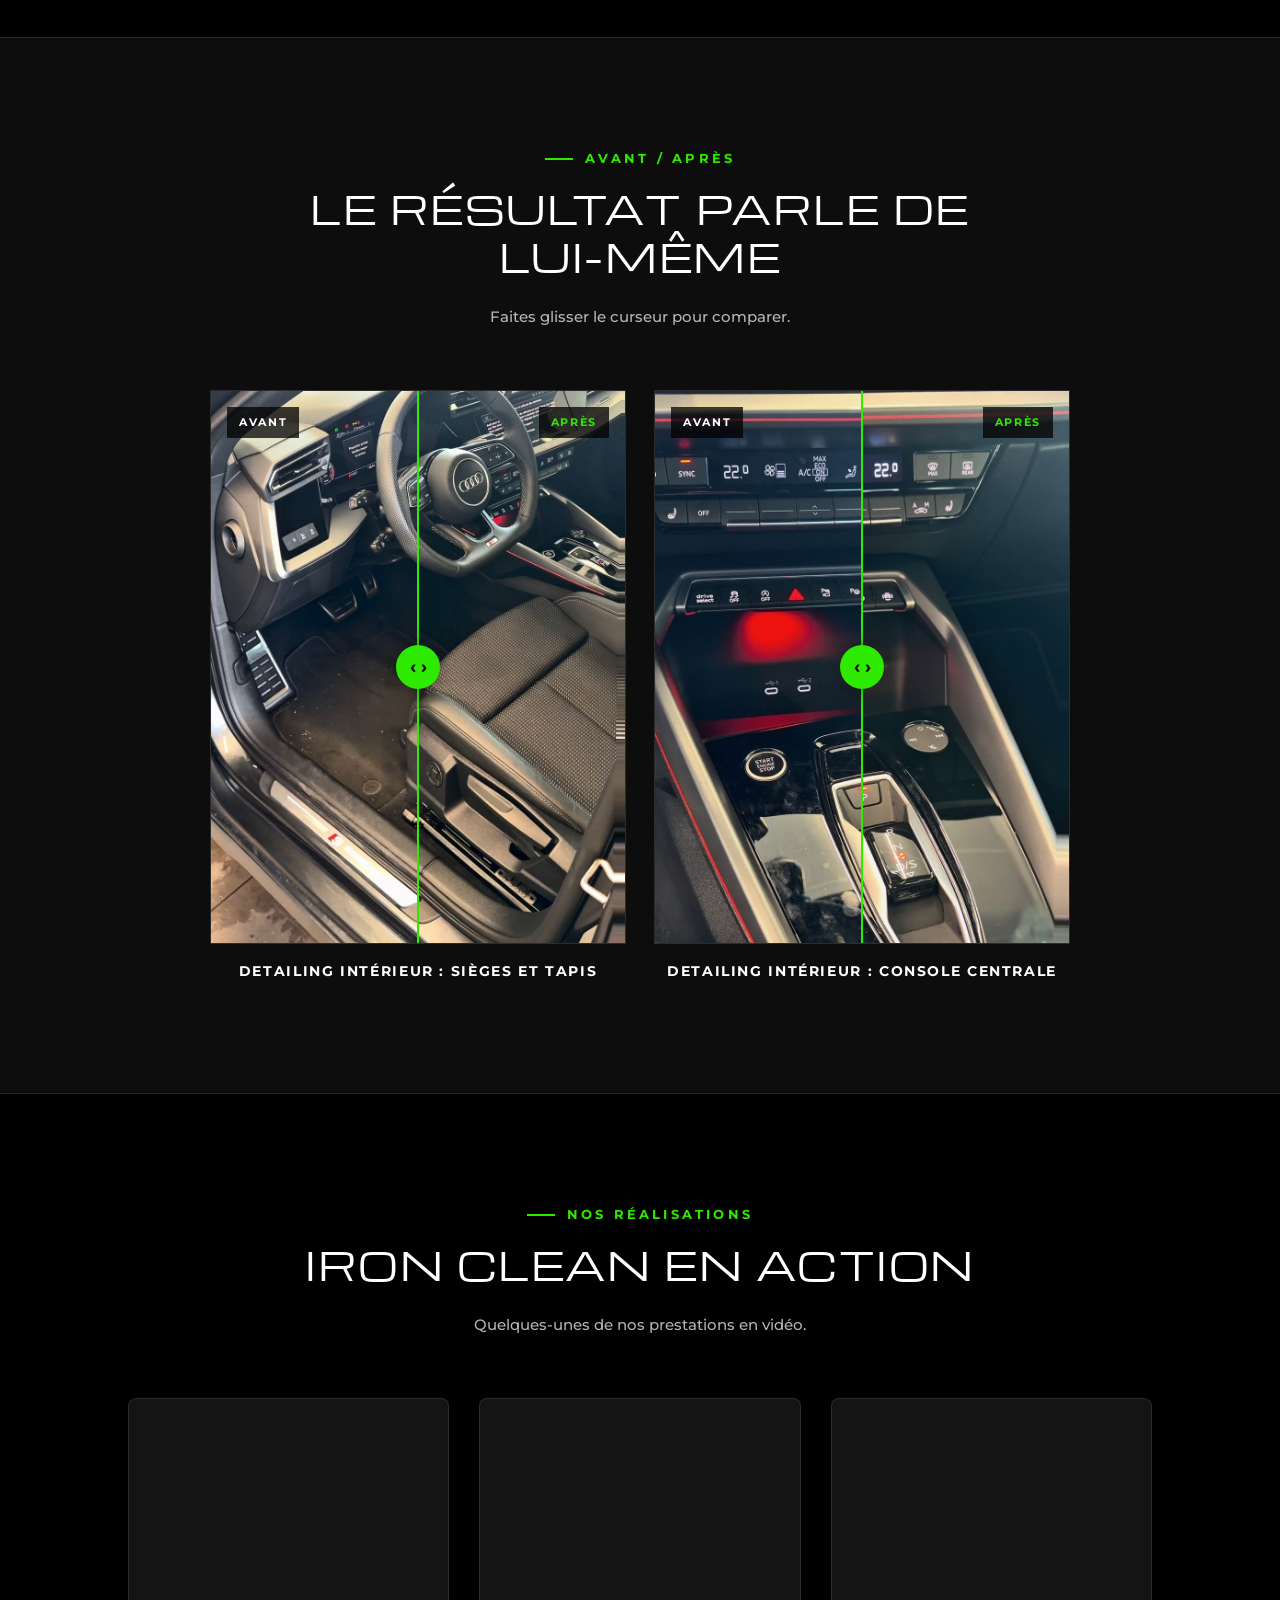
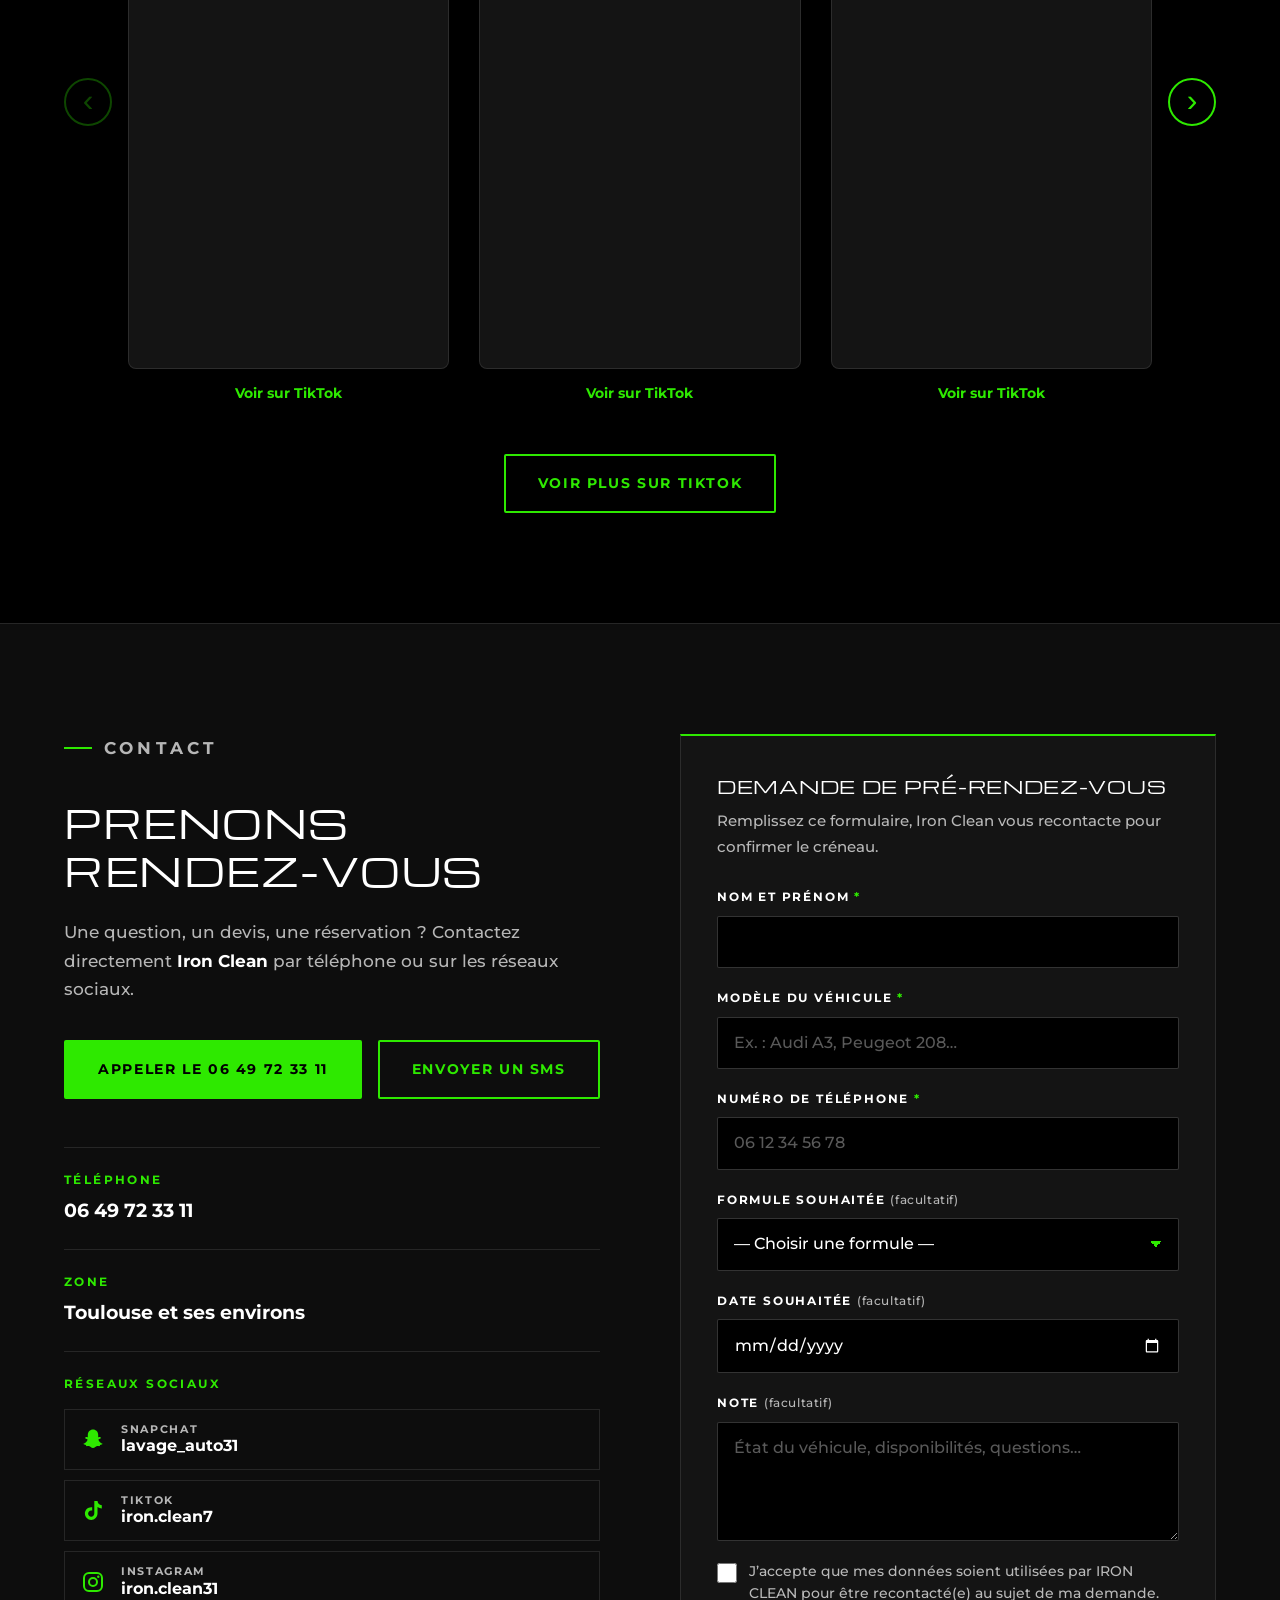
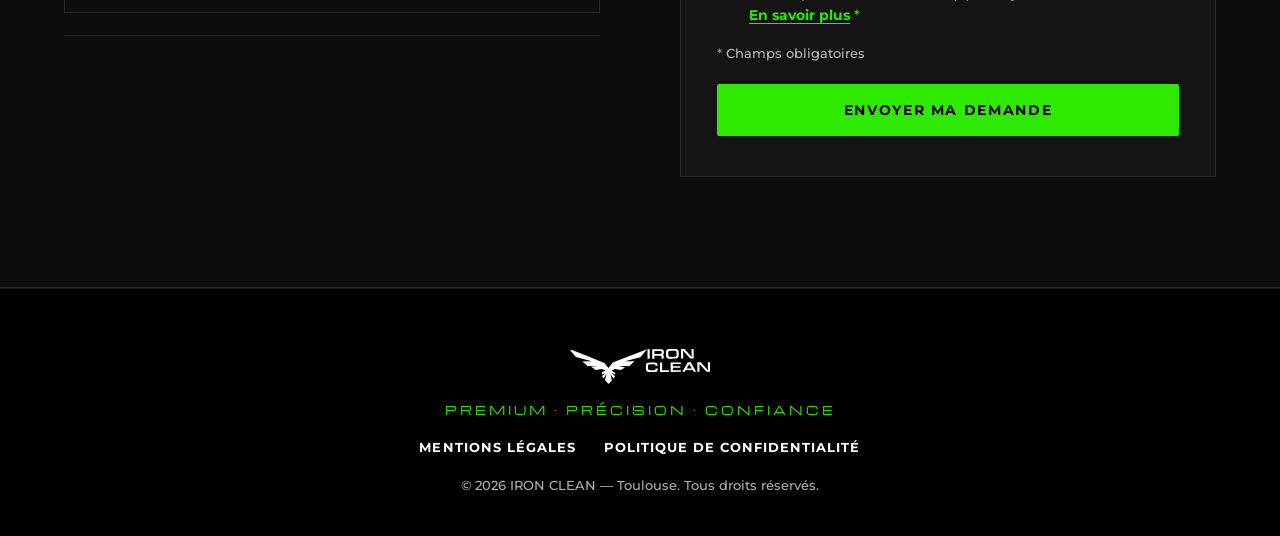
==== commit eb1278e0: "Pages légales : mentions légales, politique de confidentialité, consentement RGPD - mentions-legales" ====
--- a/index.html
+++ b/index.html
@@ -450,6 +450,16 @@
               <textarea id="note" name="note" rows="4" placeholder="État du véhicule, disponibilités, questions…"></textarea>
             </div>
 
+            <!-- Consentement RGPD (obligatoire) : la valeur "oui" est enregistrée avec la demande dans Netlify -->
+            <div class="consentement">
+              <input type="checkbox" id="consentement" name="consentement" value="oui" required>
+              <label for="consentement">
+                J’accepte que mes données soient utilisées par IRON CLEAN pour être recontacté(e) au sujet de ma demande.
+                <a href="confidentialite.html" target="_blank" rel="noopener">En savoir plus</a>
+                <span class="requis" aria-hidden="true">*</span>
+              </label>
+            </div>
+
             <p class="formulaire__mention"><span class="requis">*</span> Champs obligatoires</p>
 
             <button type="submit" class="btn btn--plein-largeur">Envoyer ma demande</button>
@@ -467,6 +477,10 @@
     <div class="container footer__inner">
       <img src="logo.svg" alt="IRON CLEAN" class="footer__logo" width="140" height="35">
       <p class="footer__valeurs">Premium · Précision · Confiance</p>
+      <nav class="footer__liens" aria-label="Informations légales">
+        <a href="mentions-legales.html">Mentions légales</a>
+        <a href="confidentialite.html">Politique de confidentialité</a>
+      </nav>
       <!-- L'année est remplie automatiquement par le JavaScript (id="annee") -->
       <p class="footer__copyright">© <span id="annee">2026</span> IRON CLEAN — Toulouse. Tous droits réservés.</p>
     </div>
--- a/css/style.css
+++ b/css/style.css
@@ -1031,6 +1031,37 @@
   margin-bottom: 20px;
 }
 
+/* Case à cocher de consentement (RGPD) */
+.consentement {
+  display: flex;
+  align-items: flex-start;
+  gap: 12px;
+  margin: 4px 0 16px;
+  font-size: 0.85rem;
+  line-height: 1.6;
+  color: var(--texte-doux);
+}
+
+.consentement input {
+  flex-shrink: 0;
+  width: 20px;
+  height: 20px;
+  margin-top: 2px;
+  accent-color: var(--vert);
+  cursor: pointer;
+}
+
+.consentement label {
+  cursor: pointer;
+}
+
+.consentement a {
+  color: var(--vert);
+  font-weight: 700;
+  text-decoration: underline;
+  text-underline-offset: 3px;
+}
+
 /* Honeypot anti-spam : totalement invisible pour les visiteurs */
 .formulaire__piege {
   position: absolute;
@@ -1204,6 +1235,147 @@
   justify-content: center;
 }
 
+/* Sur la page de confirmation, le pied de page reste en bas de l'écran */
+.page-confirmation {
+  display: flex;
+  flex-direction: column;
+  min-height: 100vh;
+  min-height: 100svh;
+}
+
+.page-confirmation .confirmation {
+  flex: 1;
+  min-height: 0;
+}
+
+
+/* ------------------------------------------------------------
+   11 quinquies. PAGES LÉGALES (mentions-legales.html, confidentialite.html)
+   ------------------------------------------------------------ */
+/* En-tête des pages secondaires : fond noir, toujours visible */
+.header--page {
+  position: sticky;
+  background-color: rgba(0, 0, 0, 0.92);
+  border-bottom-color: var(--bordure);
+}
+
+.lien-retour {
+  font-weight: 700;
+  font-size: 0.8rem;
+  letter-spacing: 0.12em;
+  text-transform: uppercase;
+  white-space: nowrap;
+  transition: color var(--transition);
+}
+
+.lien-retour:hover {
+  color: var(--vert);
+}
+
+.legal {
+  padding-top: 80px;
+  background:
+    radial-gradient(ellipse 60% 40% at 50% 0%, rgba(46, 233, 0, 0.08), transparent 70%),
+    var(--noir);
+}
+
+.legal__contenu {
+  max-width: 820px;
+}
+
+.legal__maj {
+  color: var(--texte-doux);
+  font-size: 0.85rem;
+  margin: -12px 0 32px;
+}
+
+.legal__intro {
+  color: var(--texte-doux);
+  font-size: 1.05rem;
+  margin-bottom: 16px;
+}
+
+.legal__bloc {
+  padding: 32px 0;
+  border-top: 1px solid var(--bordure);
+}
+
+.legal__bloc:last-child {
+  padding-bottom: 0;
+}
+
+.legal__bloc h2 {
+  font-size: 1rem;
+  color: var(--vert);
+  margin-bottom: 16px;
+}
+
+.legal__bloc p + p,
+.legal__bloc ul + p,
+.legal__bloc p + ul {
+  margin-top: 12px;
+}
+
+.legal__bloc p,
+.legal__liste {
+  color: var(--texte-doux);
+}
+
+.legal__bloc strong {
+  color: var(--blanc);
+}
+
+.legal__bloc a {
+  color: var(--vert);
+  text-decoration: underline;
+  text-underline-offset: 3px;
+  overflow-wrap: anywhere;
+}
+
+/* Liste à puces vertes */
+.legal__liste li {
+  position: relative;
+  padding-left: 22px;
+  margin-bottom: 6px;
+}
+
+.legal__liste li::before {
+  content: "";
+  position: absolute;
+  left: 0;
+  top: 0.75em;
+  width: 8px;
+  height: 2px;
+  background: var(--vert);
+}
+
+/* Fiche d'informations : intitulé à gauche, valeur à droite */
+.legal__infos {
+  background: var(--gris-carte);
+  border: 1px solid var(--bordure);
+  border-left: 2px solid var(--vert);
+}
+
+.legal__infos li {
+  display: grid;
+  grid-template-columns: 130px 1fr;
+  gap: 16px;
+  padding: 14px 20px;
+}
+
+.legal__infos li + li {
+  border-top: 1px solid var(--bordure);
+}
+
+.legal__infos span {
+  font-weight: 700;
+  font-size: 0.72rem;
+  letter-spacing: 0.15em;
+  text-transform: uppercase;
+  color: var(--texte-doux);
+  padding-top: 3px;
+}
+
 
 /* ------------------------------------------------------------
    12. PIED DE PAGE
@@ -1232,6 +1404,33 @@
   letter-spacing: 0.25em;
   text-transform: uppercase;
   color: var(--vert);
+}
+
+/* Liens vers les pages légales */
+.footer__liens {
+  display: flex;
+  flex-wrap: wrap;
+  justify-content: center;
+  gap: 8px 28px;
+  font-size: 0.8rem;
+  font-weight: 700;
+  letter-spacing: 0.08em;
+  text-transform: uppercase;
+}
+
+.footer__liens a {
+  color: var(--blanc);
+  transition: color var(--transition);
+}
+
+.footer__liens a:hover,
+.footer__liens a[aria-current="page"] {
+  color: var(--vert);
+}
+
+/* Pied de page réduit (page de confirmation) */
+.footer--compact {
+  padding: 28px 0;
 }
 
 .footer__copyright {
@@ -1480,4 +1679,24 @@
   .confirmation__boutons .btn {
     width: 100%;
   }
-}
+
+  .lien-retour {
+    font-size: 0.7rem;
+    letter-spacing: 0.08em;
+  }
+
+  .legal {
+    padding-top: 48px;
+  }
+
+  .legal__infos li {
+    grid-template-columns: 1fr;
+    gap: 2px;
+    padding: 12px 16px;
+  }
+
+  .footer__liens {
+    flex-direction: column;
+    gap: 10px;
+  }
+}
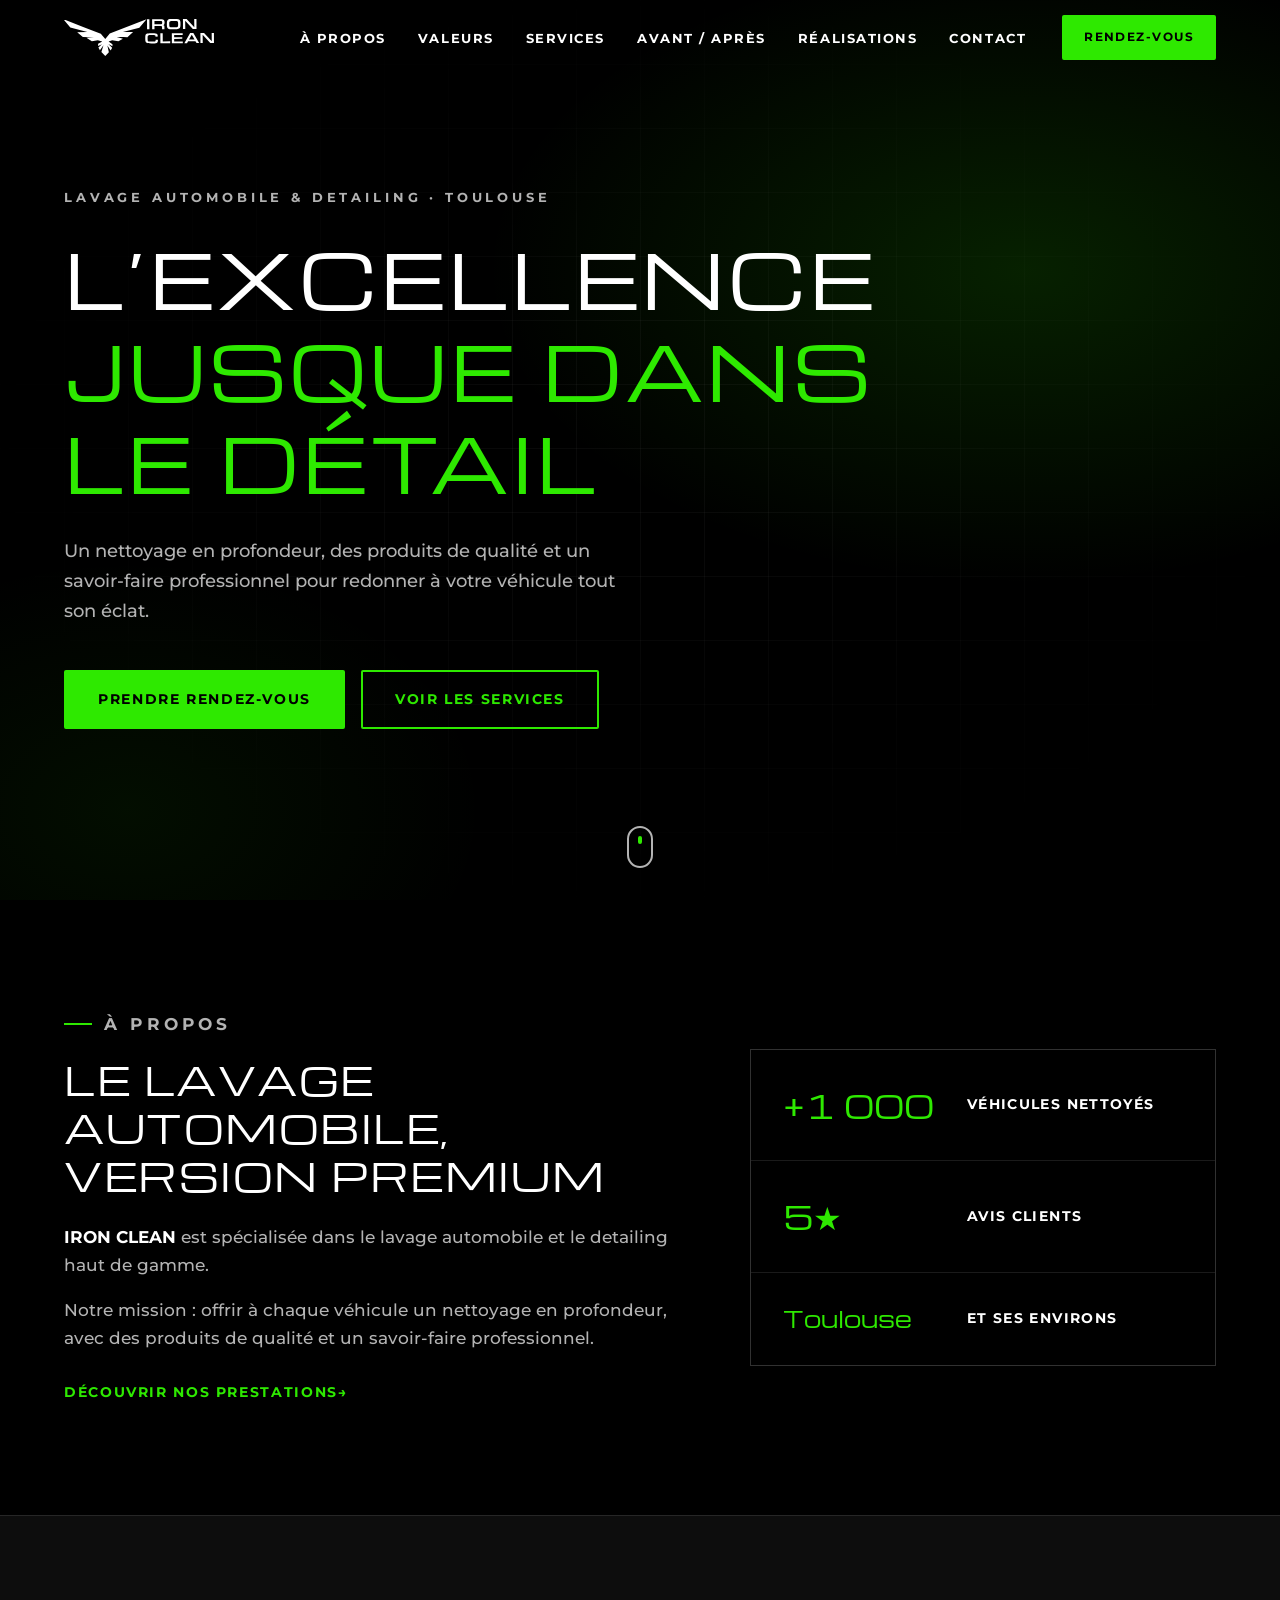
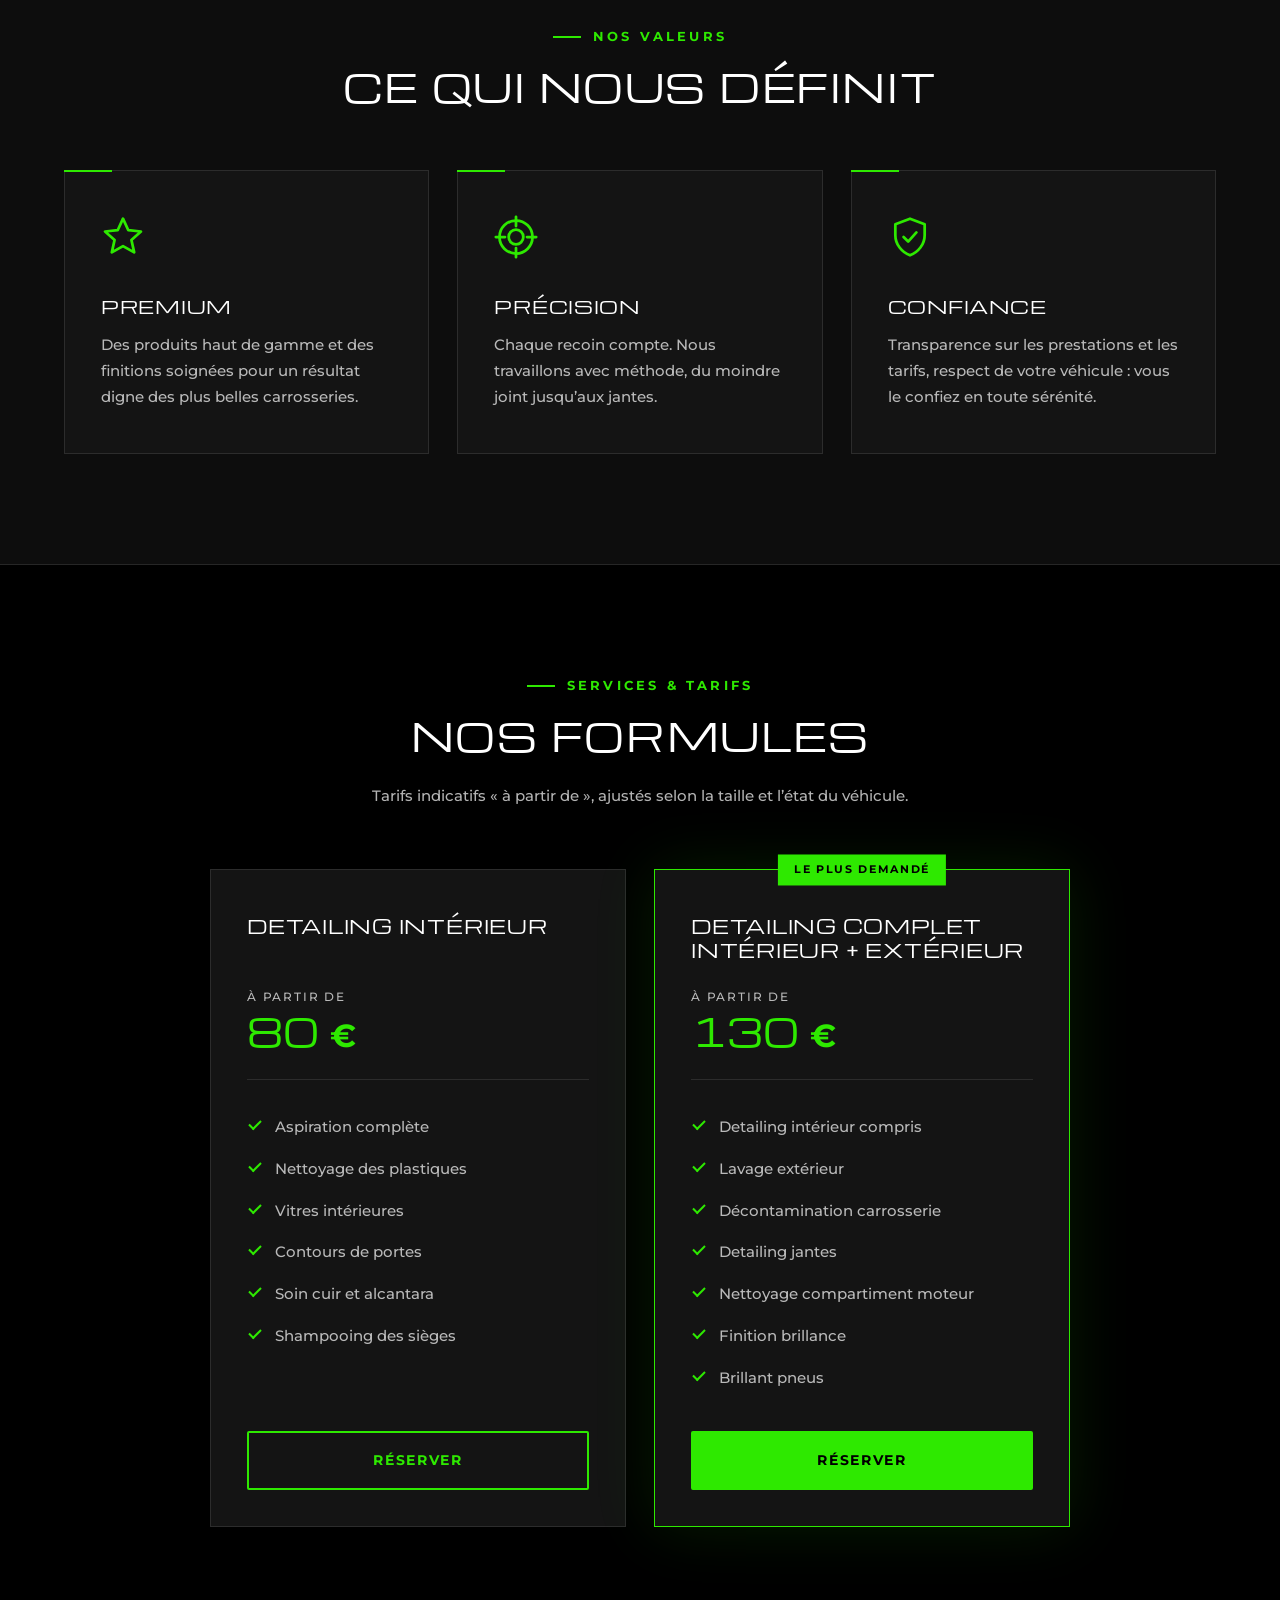
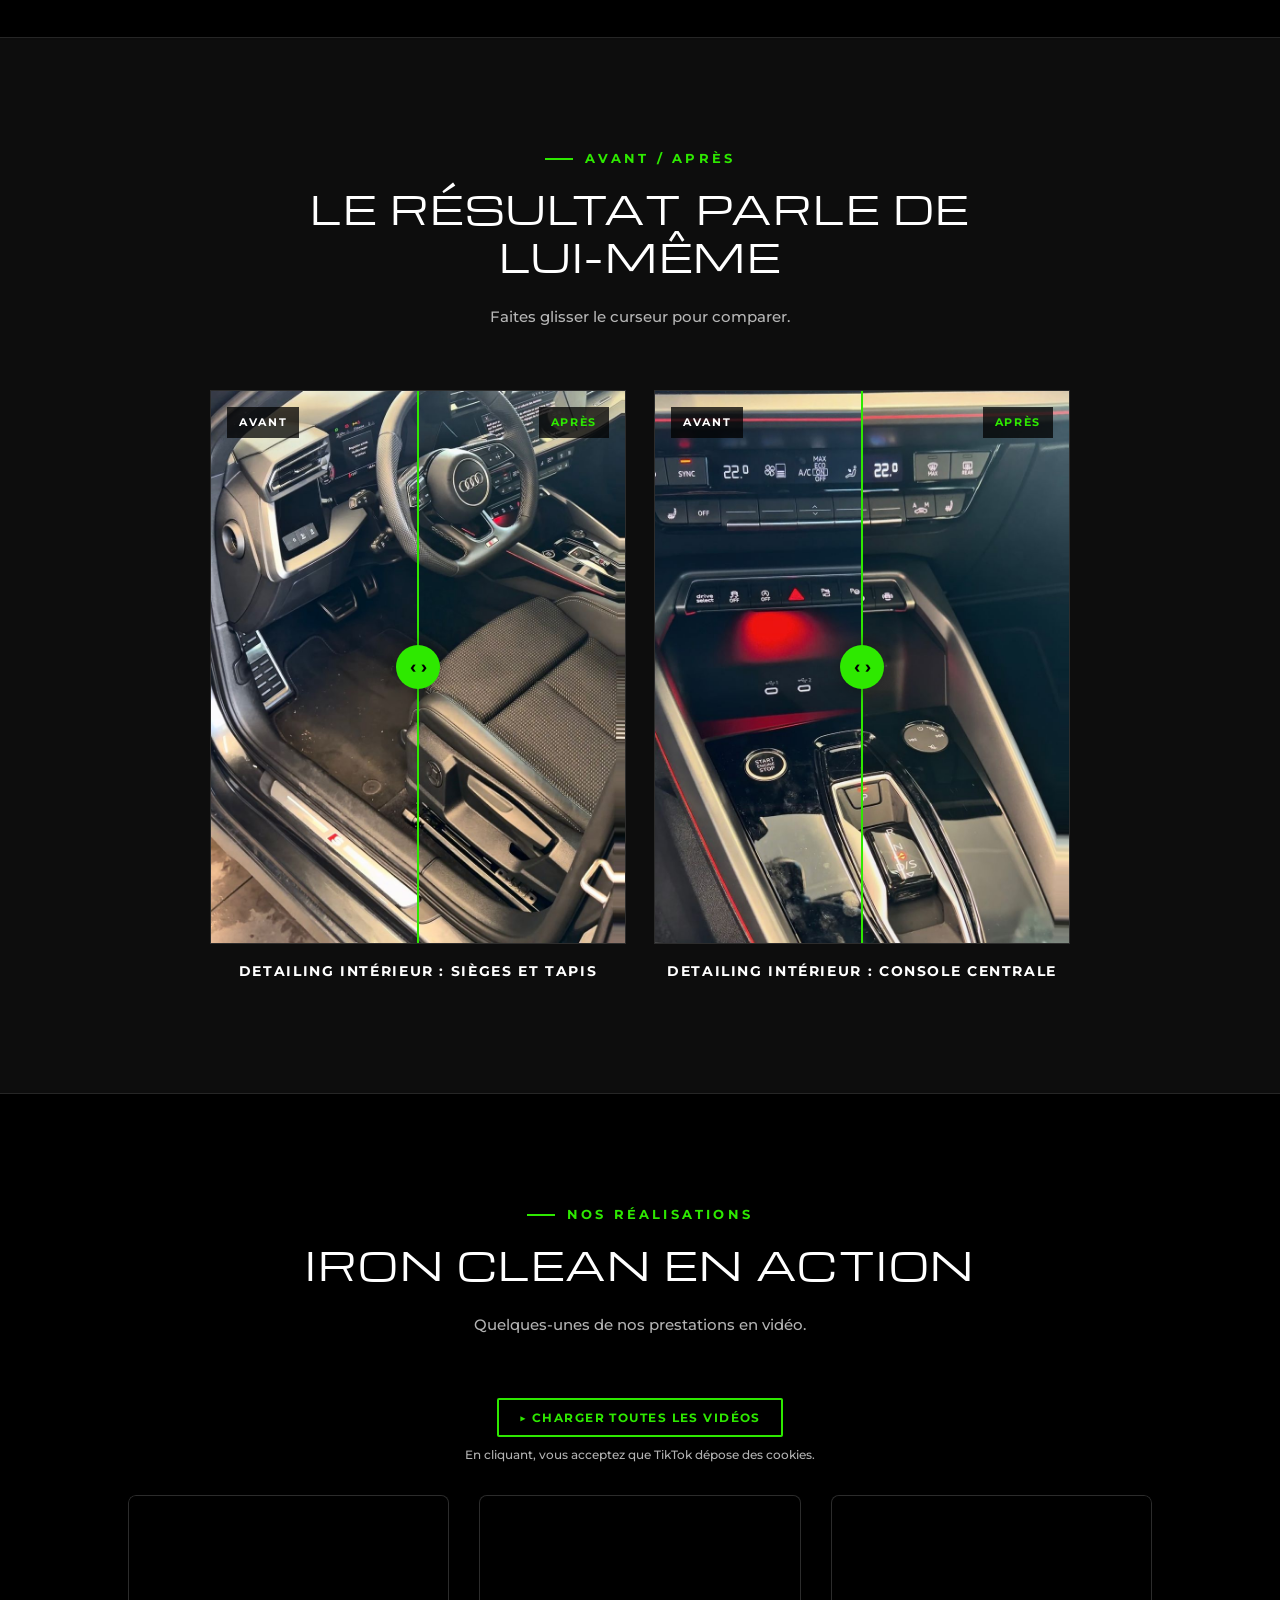
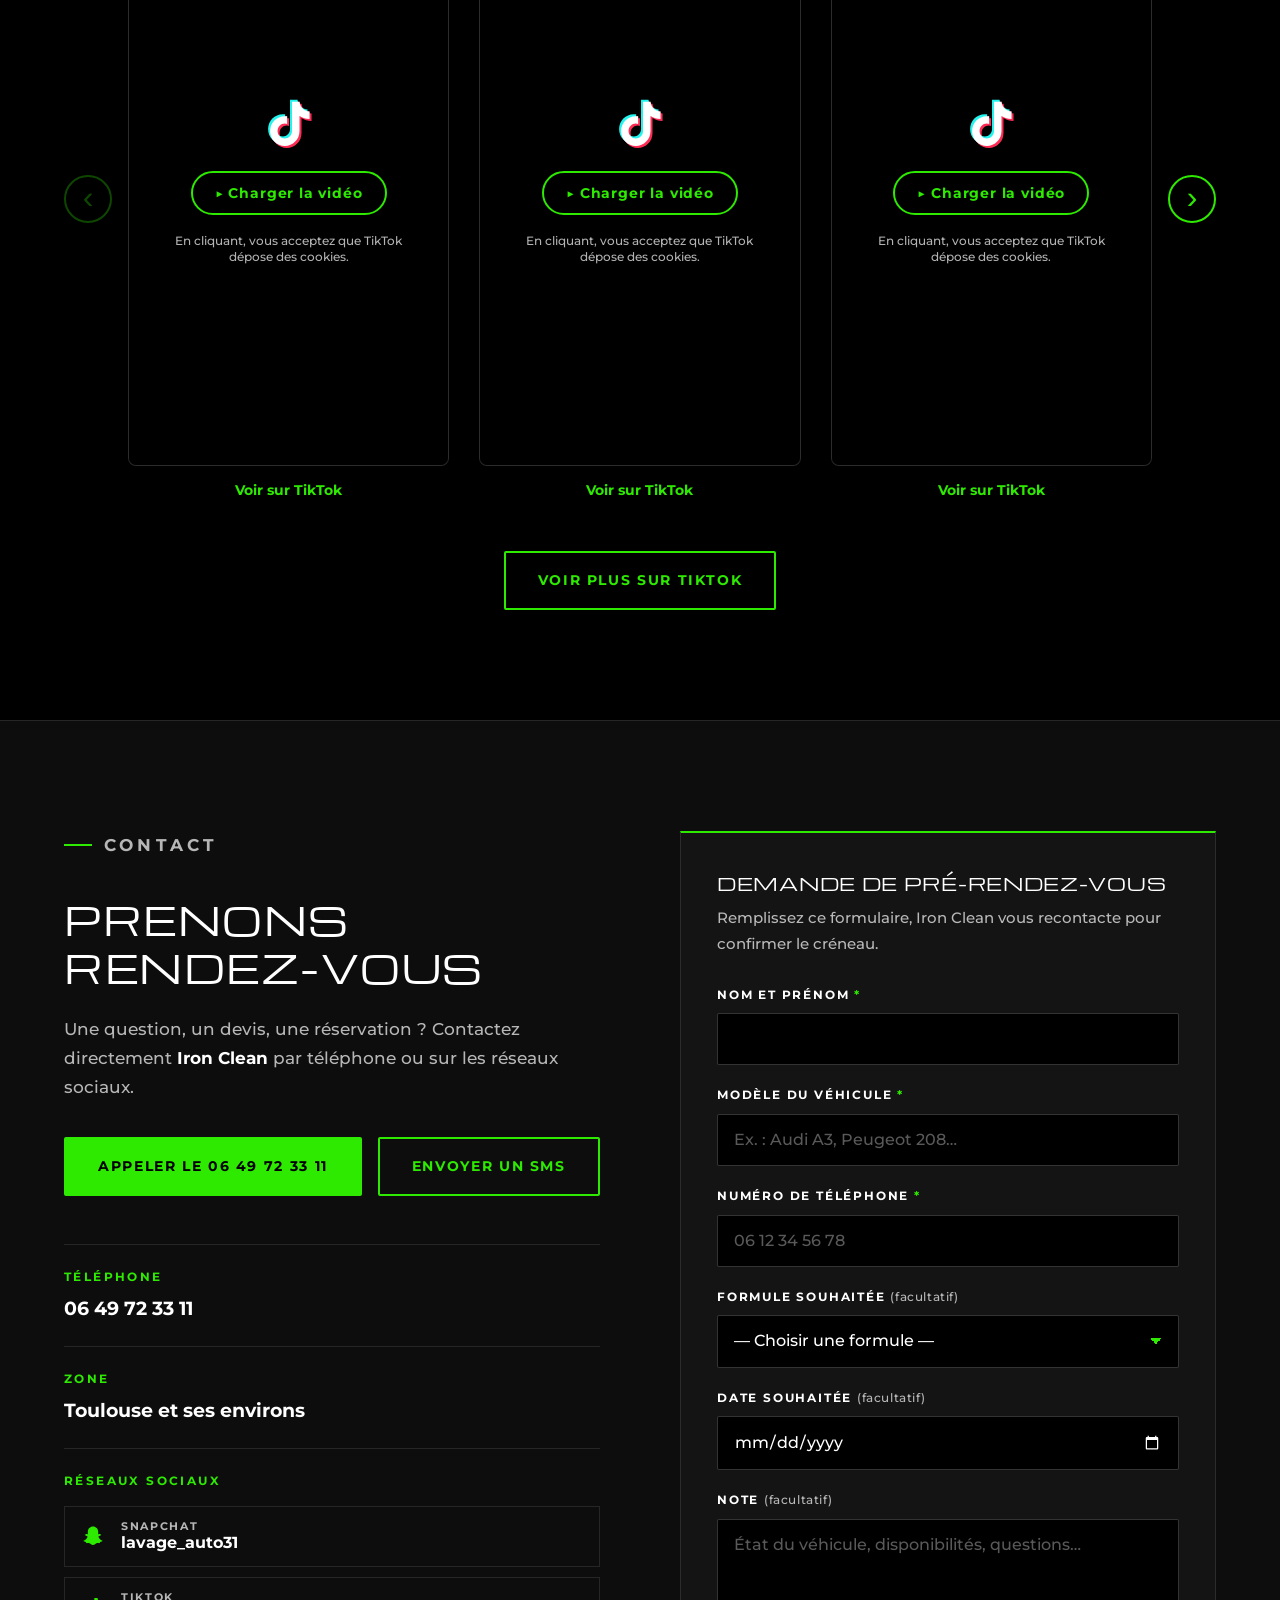
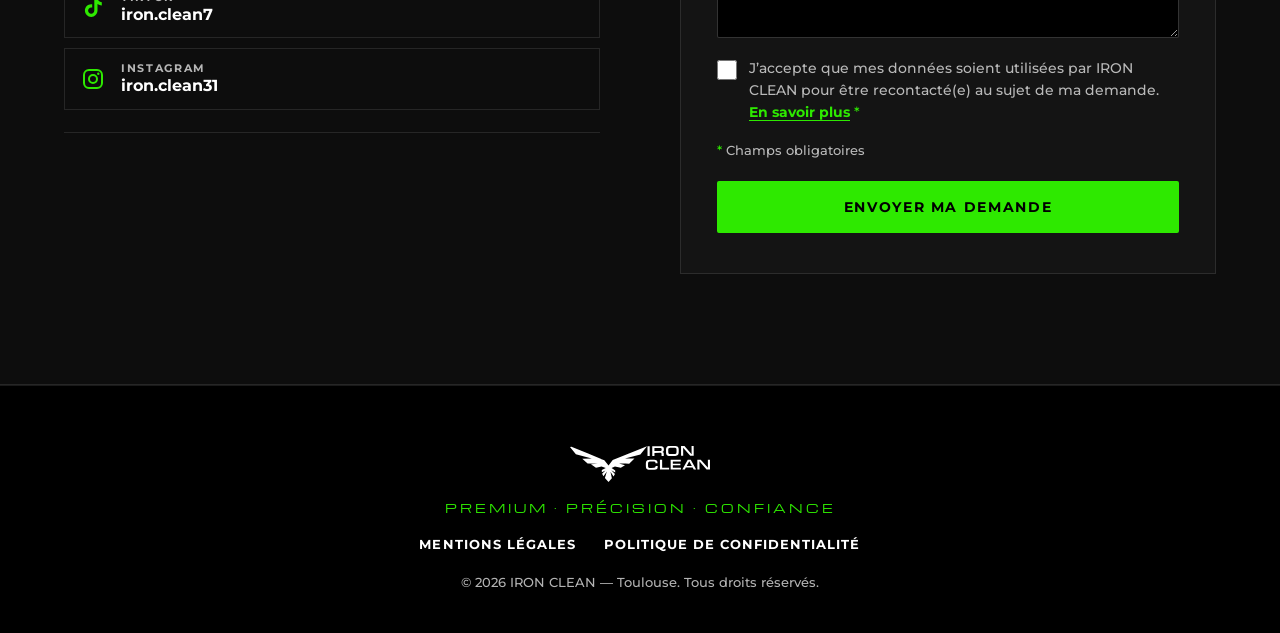
==== commit f66c91f7: "Conformité légale : vidéos TikTok au clic, confidentialité, e-mail éditeur - Carrousel « Nos réalisa" ====
--- a/index.html
+++ b/index.html
@@ -280,9 +280,11 @@
     <!-- ========================================================
          NOS RÉALISATIONS (vidéos TikTok)
          Lecteur officiel TikTok en iframe (https://www.tiktok.com/player/v1/ID).
-         Aucun script TikTok n'est chargé : chaque iframe se charge seulement
-         quand on approche de la vidéo (loading="lazy").
-         ➜ Pour changer une vidéo : remplacez l'identifiant dans "src" et dans le lien "Voir sur TikTok".
+         Par respect des cookies, AUCUNE vidéo ne se charge automatiquement :
+         l'iframe TikTok n'est créée qu'au clic sur "Charger la vidéo" (ou sur
+         "Charger toutes les vidéos"), ce qui vaut consentement aux cookies de TikTok.
+         Voir js/script.js, partie 10.
+         ➜ Pour changer une vidéo : remplacez l'identifiant dans "data-tiktok-id" et dans le lien "Voir sur TikTok".
          ======================================================== -->
     <section class="section" id="realisations">
       <div class="container">
@@ -294,43 +296,72 @@
 
         <!-- Carrousel : une rangée de vidéos qui défile horizontalement.
              Flèches ‹ › sur ordinateur, glissement au doigt sur mobile (voir js/script.js, partie 9). -->
+        <div class="realisations__consentement reveal">
+          <button class="btn btn--contour btn--small" type="button" id="charger-toutes-videos">&#9654; Charger toutes les vidéos</button>
+          <p class="video__mention">En cliquant, vous acceptez que TikTok dépose des cookies.</p>
+        </div>
+
         <div class="carrousel reveal">
           <button class="carrousel__fleche carrousel__fleche--prec" type="button" aria-label="Vidéos précédentes" disabled>&#8249;</button>
 
           <div class="carrousel__piste videos" role="region" aria-label="Vidéos de nos réalisations" tabindex="0">
             <div class="video">
-              <div class="video__cadre">
-                <iframe src="https://www.tiktok.com/player/v1/7695929950121037088" title="Vidéo TikTok Iron Clean 1" loading="lazy" allow="fullscreen; encrypted-media; picture-in-picture" allowfullscreen></iframe>
+              <div class="video__cadre" data-tiktok-id="7695929950121037088" data-titre="Vidéo TikTok Iron Clean 1">
+                <div class="video__attente">
+                  <svg class="video__logo" viewBox="0 0 24 24" aria-hidden="true"><path d="M16.5 2c.3 2.4 1.9 4 4.3 4.2v3.2c-1.6 0-3-.5-4.3-1.3v6.5c0 3.6-2.8 6.4-6.3 6.4S3.9 18.2 3.9 14.6s2.8-6.4 6.3-6.4c.3 0 .7 0 1 .1v3.3c-.3-.1-.6-.2-1-.2-1.7 0-3.1 1.4-3.1 3.2s1.4 3.2 3.1 3.2 3.1-1.4 3.1-3.2V2h3.2z"/></svg>
+                  <button class="video__charger" type="button">&#9654; Charger la vidéo</button>
+                  <p class="video__mention">En cliquant, vous acceptez que TikTok dépose des cookies.</p>
+                </div>
               </div>
               <a class="video__lien" href="https://www.tiktok.com/@iron.clean7/video/7695929950121037088" target="_blank" rel="noopener">Voir sur TikTok</a>
             </div>
             <div class="video">
-              <div class="video__cadre">
-                <iframe src="https://www.tiktok.com/player/v1/7698483129694162209" title="Vidéo TikTok Iron Clean 2" loading="lazy" allow="fullscreen; encrypted-media; picture-in-picture" allowfullscreen></iframe>
+              <div class="video__cadre" data-tiktok-id="7698483129694162209" data-titre="Vidéo TikTok Iron Clean 2">
+                <div class="video__attente">
+                  <svg class="video__logo" viewBox="0 0 24 24" aria-hidden="true"><path d="M16.5 2c.3 2.4 1.9 4 4.3 4.2v3.2c-1.6 0-3-.5-4.3-1.3v6.5c0 3.6-2.8 6.4-6.3 6.4S3.9 18.2 3.9 14.6s2.8-6.4 6.3-6.4c.3 0 .7 0 1 .1v3.3c-.3-.1-.6-.2-1-.2-1.7 0-3.1 1.4-3.1 3.2s1.4 3.2 3.1 3.2 3.1-1.4 3.1-3.2V2h3.2z"/></svg>
+                  <button class="video__charger" type="button">&#9654; Charger la vidéo</button>
+                  <p class="video__mention">En cliquant, vous acceptez que TikTok dépose des cookies.</p>
+                </div>
               </div>
               <a class="video__lien" href="https://www.tiktok.com/@iron.clean7/video/7698483129694162209" target="_blank" rel="noopener">Voir sur TikTok</a>
             </div>
             <div class="video">
-              <div class="video__cadre">
-                <iframe src="https://www.tiktok.com/player/v1/7700608299057581345" title="Vidéo TikTok Iron Clean 3" loading="lazy" allow="fullscreen; encrypted-media; picture-in-picture" allowfullscreen></iframe>
+              <div class="video__cadre" data-tiktok-id="7700608299057581345" data-titre="Vidéo TikTok Iron Clean 3">
+                <div class="video__attente">
+                  <svg class="video__logo" viewBox="0 0 24 24" aria-hidden="true"><path d="M16.5 2c.3 2.4 1.9 4 4.3 4.2v3.2c-1.6 0-3-.5-4.3-1.3v6.5c0 3.6-2.8 6.4-6.3 6.4S3.9 18.2 3.9 14.6s2.8-6.4 6.3-6.4c.3 0 .7 0 1 .1v3.3c-.3-.1-.6-.2-1-.2-1.7 0-3.1 1.4-3.1 3.2s1.4 3.2 3.1 3.2 3.1-1.4 3.1-3.2V2h3.2z"/></svg>
+                  <button class="video__charger" type="button">&#9654; Charger la vidéo</button>
+                  <p class="video__mention">En cliquant, vous acceptez que TikTok dépose des cookies.</p>
+                </div>
               </div>
               <a class="video__lien" href="https://www.tiktok.com/@iron.clean7/video/7700608299057581345" target="_blank" rel="noopener">Voir sur TikTok</a>
             </div>
             <div class="video">
-              <div class="video__cadre">
-                <iframe src="https://www.tiktok.com/player/v1/7701501129284275489" title="Vidéo TikTok Iron Clean 4" loading="lazy" allow="fullscreen; encrypted-media; picture-in-picture" allowfullscreen></iframe>
+              <div class="video__cadre" data-tiktok-id="7701501129284275489" data-titre="Vidéo TikTok Iron Clean 4">
+                <div class="video__attente">
+                  <svg class="video__logo" viewBox="0 0 24 24" aria-hidden="true"><path d="M16.5 2c.3 2.4 1.9 4 4.3 4.2v3.2c-1.6 0-3-.5-4.3-1.3v6.5c0 3.6-2.8 6.4-6.3 6.4S3.9 18.2 3.9 14.6s2.8-6.4 6.3-6.4c.3 0 .7 0 1 .1v3.3c-.3-.1-.6-.2-1-.2-1.7 0-3.1 1.4-3.1 3.2s1.4 3.2 3.1 3.2 3.1-1.4 3.1-3.2V2h3.2z"/></svg>
+                  <button class="video__charger" type="button">&#9654; Charger la vidéo</button>
+                  <p class="video__mention">En cliquant, vous acceptez que TikTok dépose des cookies.</p>
+                </div>
               </div>
               <a class="video__lien" href="https://www.tiktok.com/@iron.clean7/video/7701501129284275489" target="_blank" rel="noopener">Voir sur TikTok</a>
             </div>
             <div class="video">
-              <div class="video__cadre">
-                <iframe src="https://www.tiktok.com/player/v1/7694970964706118944" title="Vidéo TikTok Iron Clean 5" loading="lazy" allow="fullscreen; encrypted-media; picture-in-picture" allowfullscreen></iframe>
+              <div class="video__cadre" data-tiktok-id="7694970964706118944" data-titre="Vidéo TikTok Iron Clean 5">
+                <div class="video__attente">
+                  <svg class="video__logo" viewBox="0 0 24 24" aria-hidden="true"><path d="M16.5 2c.3 2.4 1.9 4 4.3 4.2v3.2c-1.6 0-3-.5-4.3-1.3v6.5c0 3.6-2.8 6.4-6.3 6.4S3.9 18.2 3.9 14.6s2.8-6.4 6.3-6.4c.3 0 .7 0 1 .1v3.3c-.3-.1-.6-.2-1-.2-1.7 0-3.1 1.4-3.1 3.2s1.4 3.2 3.1 3.2 3.1-1.4 3.1-3.2V2h3.2z"/></svg>
+                  <button class="video__charger" type="button">&#9654; Charger la vidéo</button>
+                  <p class="video__mention">En cliquant, vous acceptez que TikTok dépose des cookies.</p>
+                </div>
               </div>
               <a class="video__lien" href="https://www.tiktok.com/@iron.clean7/video/7694970964706118944" target="_blank" rel="noopener">Voir sur TikTok</a>
             </div>
             <div class="video">
-              <div class="video__cadre">
-                <iframe src="https://www.tiktok.com/player/v1/7693244122148244769" title="Vidéo TikTok Iron Clean 6" loading="lazy" allow="fullscreen; encrypted-media; picture-in-picture" allowfullscreen></iframe>
+              <div class="video__cadre" data-tiktok-id="7693244122148244769" data-titre="Vidéo TikTok Iron Clean 6">
+                <div class="video__attente">
+                  <svg class="video__logo" viewBox="0 0 24 24" aria-hidden="true"><path d="M16.5 2c.3 2.4 1.9 4 4.3 4.2v3.2c-1.6 0-3-.5-4.3-1.3v6.5c0 3.6-2.8 6.4-6.3 6.4S3.9 18.2 3.9 14.6s2.8-6.4 6.3-6.4c.3 0 .7 0 1 .1v3.3c-.3-.1-.6-.2-1-.2-1.7 0-3.1 1.4-3.1 3.2s1.4 3.2 3.1 3.2 3.1-1.4 3.1-3.2V2h3.2z"/></svg>
+                  <button class="video__charger" type="button">&#9654; Charger la vidéo</button>
+                  <p class="video__mention">En cliquant, vous acceptez que TikTok dépose des cookies.</p>
+                </div>
               </div>
               <a class="video__lien" href="https://www.tiktok.com/@iron.clean7/video/7693244122148244769" target="_blank" rel="noopener">Voir sur TikTok</a>
             </div>
--- a/css/style.css
+++ b/css/style.css
@@ -1167,6 +1167,76 @@
   border: 0;
 }
 
+/* Bloc d'attente affiché à la place du lecteur TikTok tant que
+   le visiteur n'a pas cliqué (aucun cookie TikTok avant le clic) */
+.video__attente {
+  position: absolute;
+  inset: 0;
+  display: flex;
+  flex-direction: column;
+  align-items: center;
+  justify-content: center;
+  gap: 18px;
+  padding: 24px;
+  background: var(--noir);
+  text-align: center;
+}
+
+.video__logo {
+  width: 56px;
+  height: 56px;
+  fill: var(--blanc);
+  filter: drop-shadow(-2px -2px 0 #25F4EE) drop-shadow(2px 2px 0 #FE2C55);
+}
+
+.video__charger {
+  display: inline-flex;
+  align-items: center;
+  gap: 8px;
+  padding: 12px 22px;
+  border: 2px solid var(--vert);
+  border-radius: 999px;
+  background: transparent;
+  color: var(--vert);
+  font-family: var(--police-texte);
+  font-weight: 700;
+  font-size: 0.85rem;
+  letter-spacing: 0.06em;
+  cursor: pointer;
+  transition: background-color var(--transition), color var(--transition);
+}
+
+.video__charger:hover,
+.video__charger:focus-visible {
+  background: var(--vert);
+  color: var(--noir);
+}
+
+.video__mention {
+  max-width: 240px;
+  color: var(--texte-doux);
+  font-size: 0.72rem;
+  line-height: 1.4;
+}
+
+/* Bouton "Charger toutes les vidéos" au-dessus du carrousel */
+.realisations__consentement {
+  display: flex;
+  flex-direction: column;
+  align-items: center;
+  gap: 10px;
+  margin-bottom: 32px;
+  text-align: center;
+}
+
+.realisations__consentement .video__mention {
+  max-width: none;
+}
+
+.realisations__consentement[hidden] {
+  display: none;
+}
+
 /* Petit lien "Voir sur TikTok" sous chaque vidéo */
 .video__lien {
   color: var(--vert);
